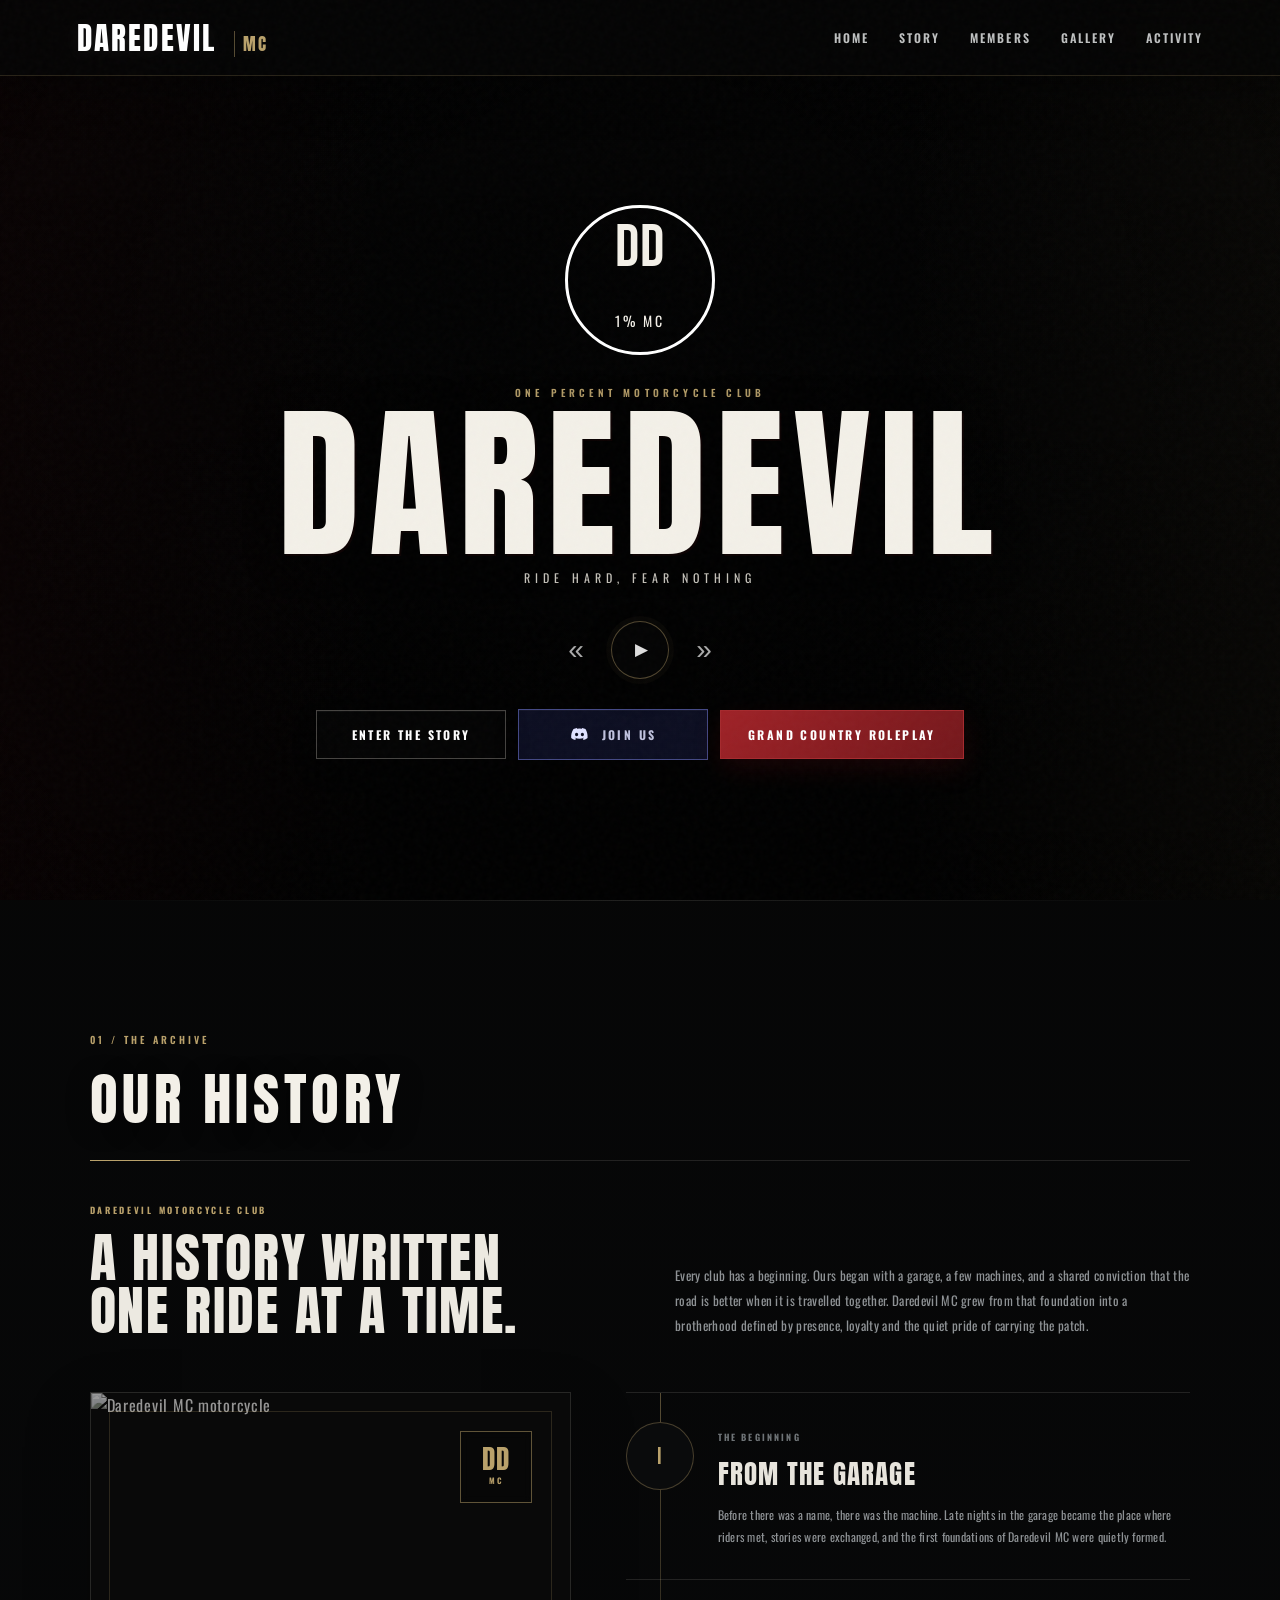
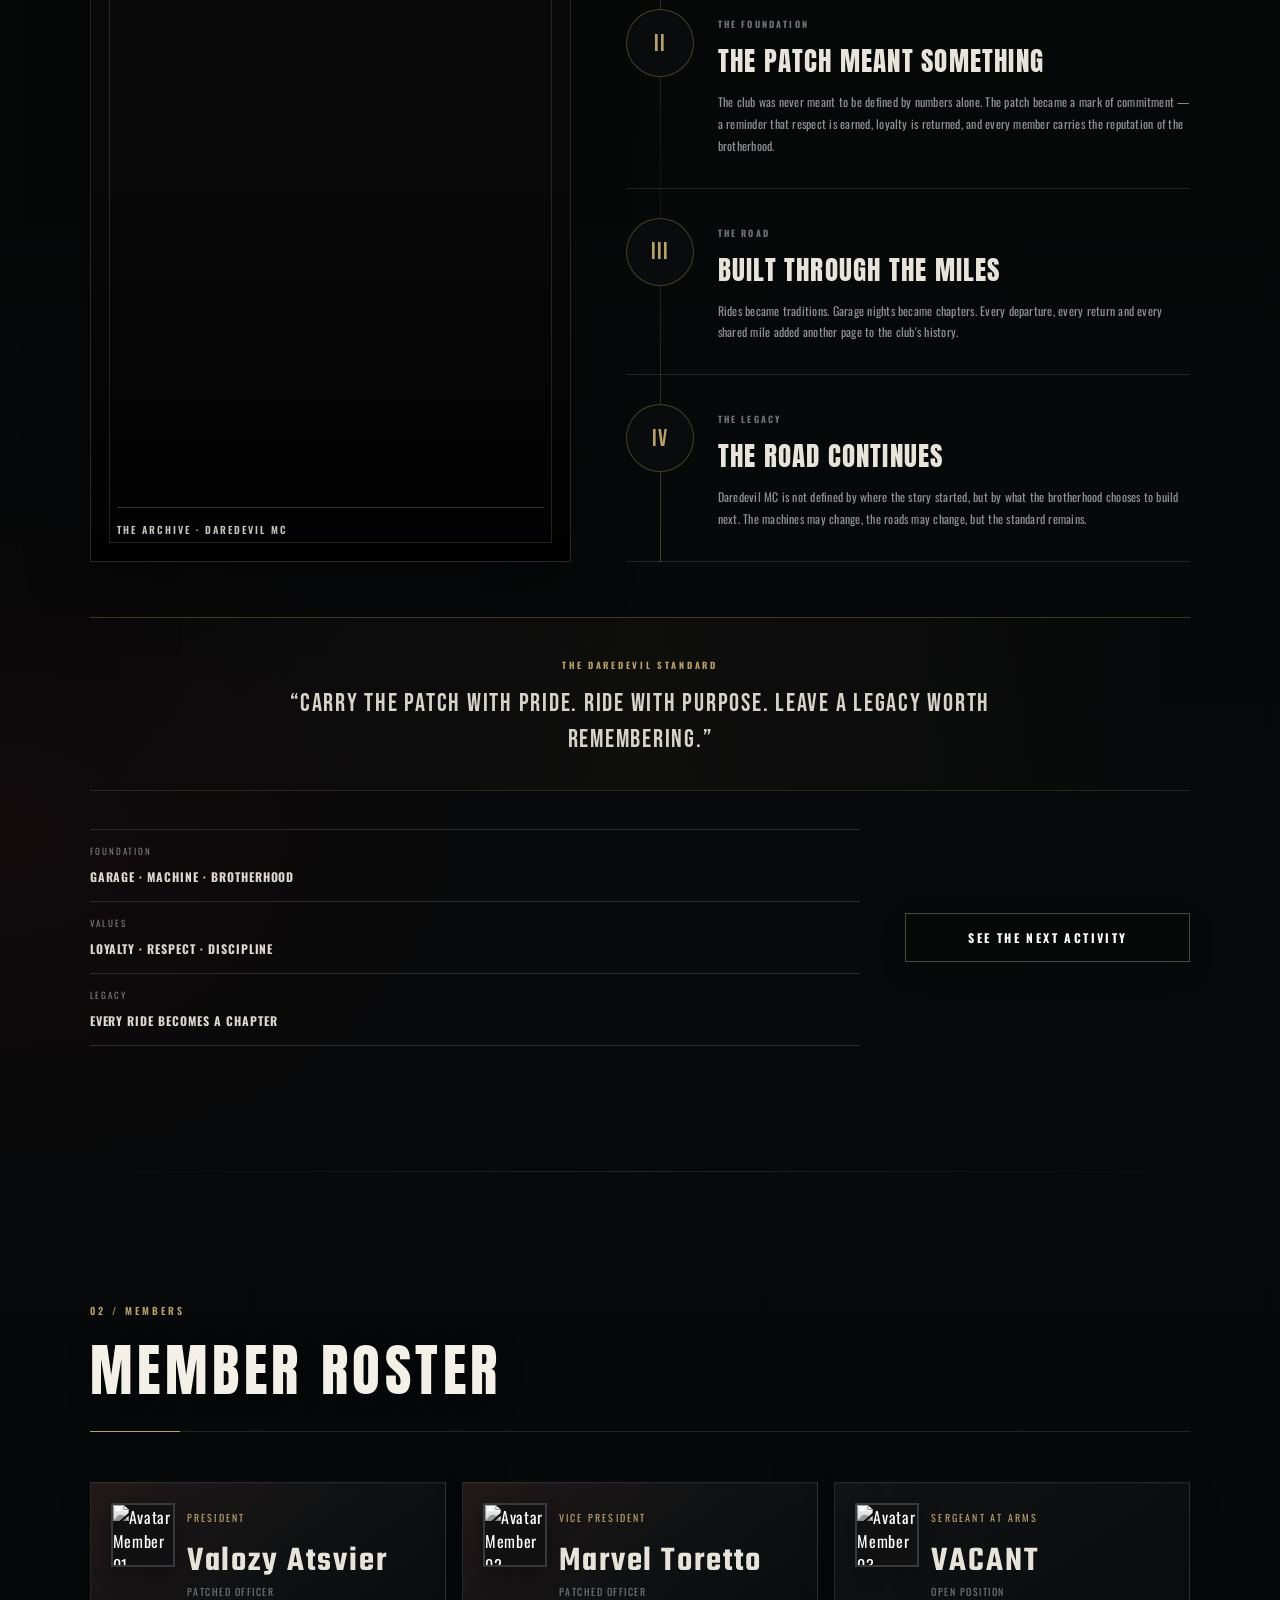
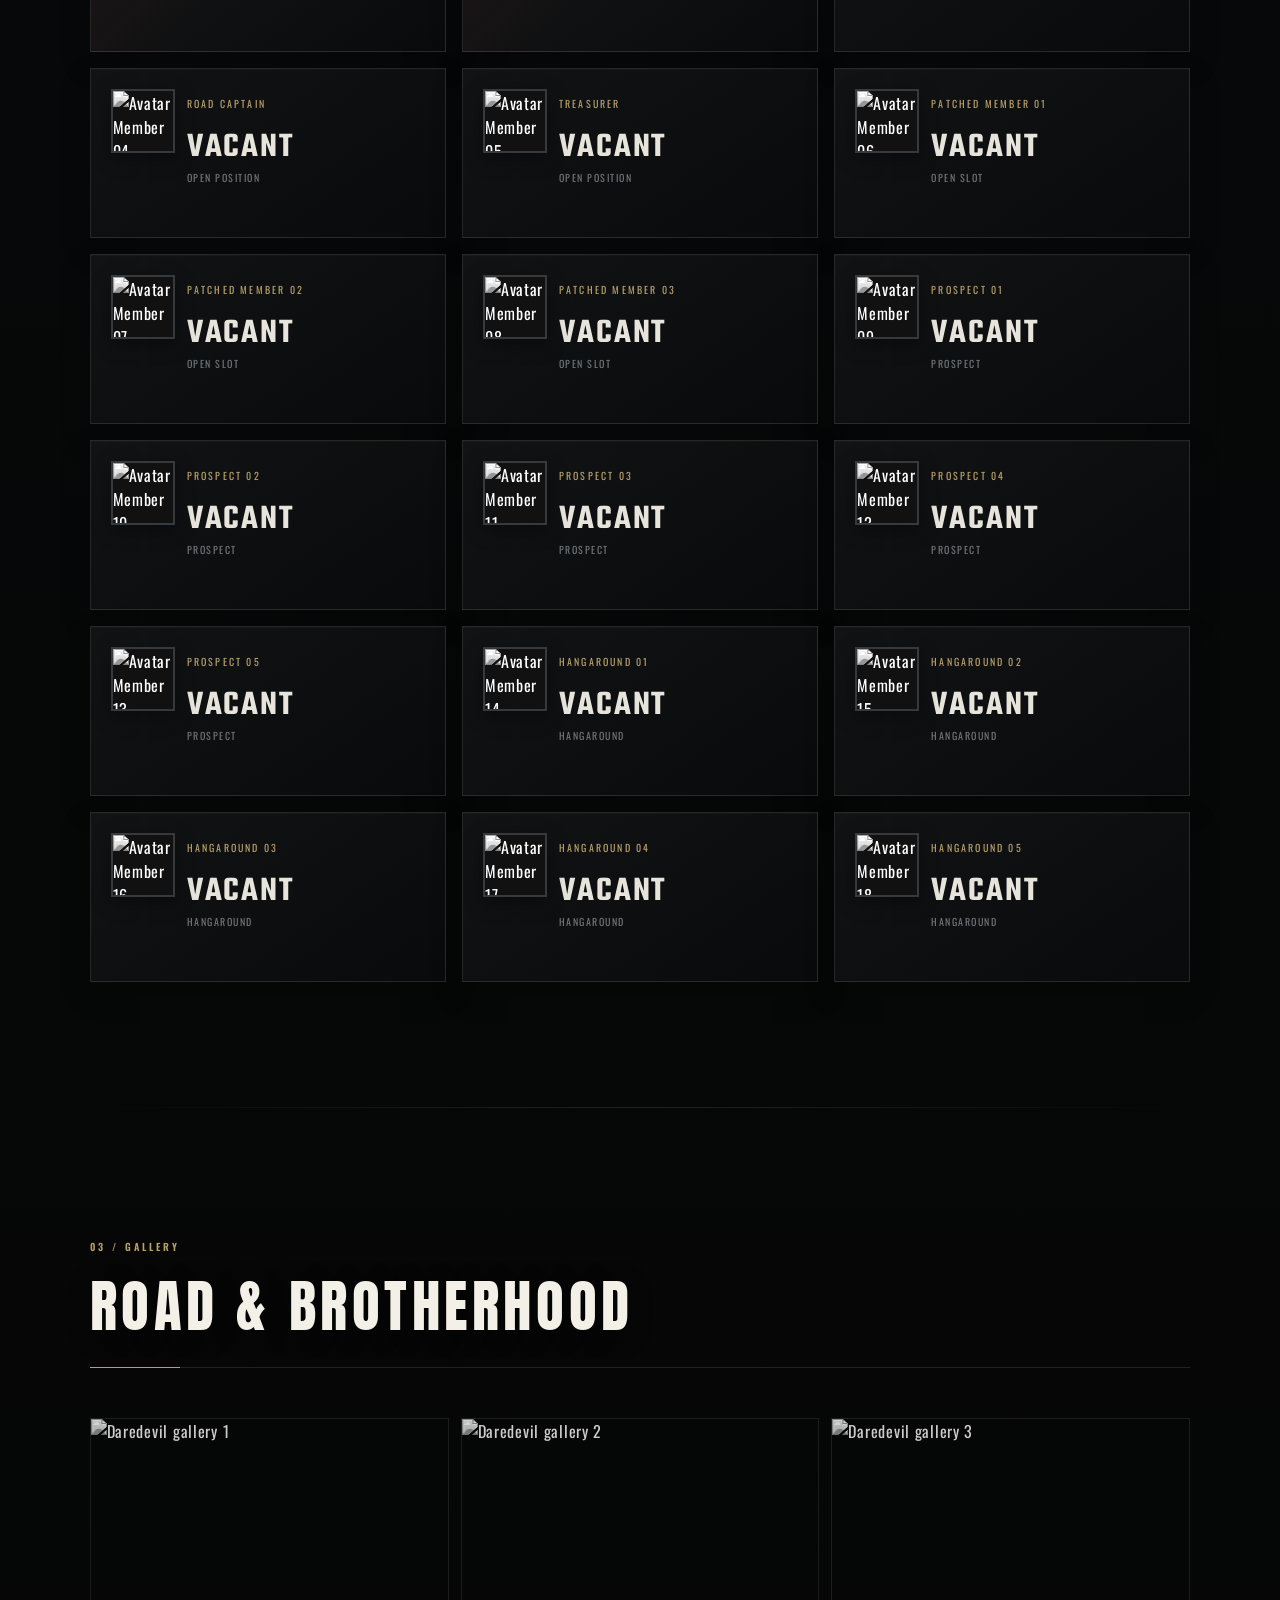
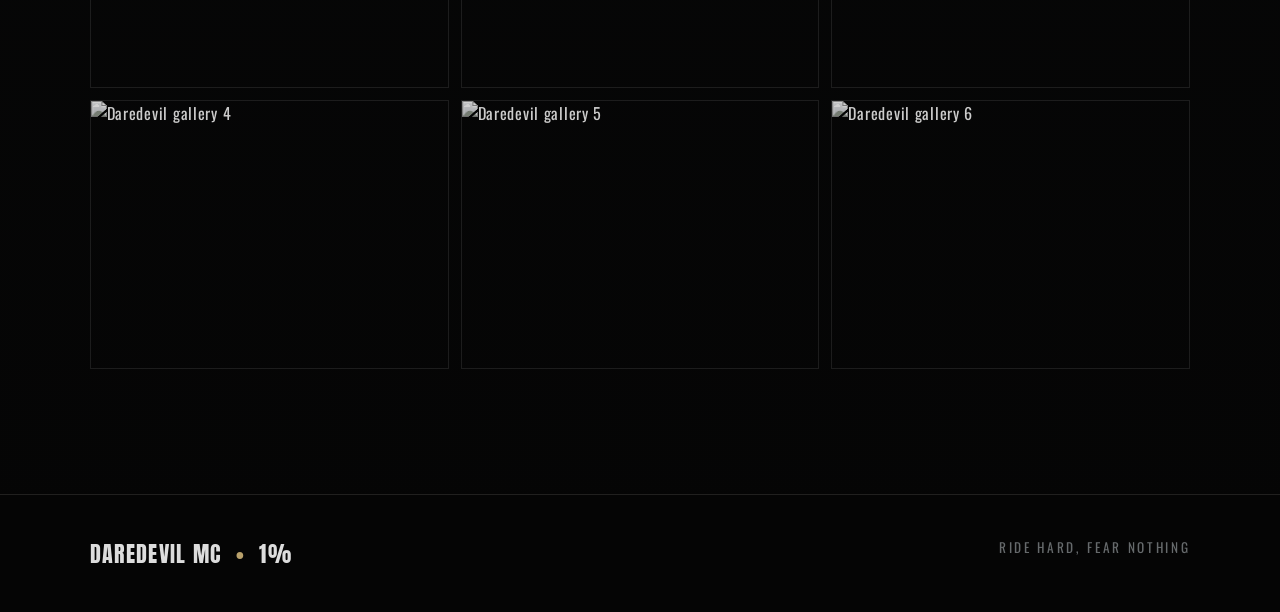
==== index.html @ 29e15d92 "Add files via upload" ====
<!DOCTYPE html>
<html lang="id">
<head>
  <meta charset="UTF-8">
  <meta name="viewport" content="width=device-width, initial-scale=1.0">
  <meta name="theme-color" content="#050505">
  <title>DAREDEVIL MC — 1%</title>
  <link rel="preconnect" href="https://fonts.googleapis.com">
<link rel="preconnect" href="https://fonts.gstatic.com" crossorigin>
<link href="https://fonts.googleapis.com/css2?family=Anton&family=Bebas+Neue&family=Oswald:wght@400;500;600;700&family=Teko:wght@400;500;600;700&display=swap" rel="stylesheet">
<link rel="stylesheet" href="style.css">
</head>
<body>
<header class="topbar">
  <a class="brand" href="#home">DAREDEVIL <span>MC</span></a>
  <button class="menu-btn" aria-label="Buka menu">☰</button>
  <nav>
    <a href="#home">HOME</a>
    <a href="#story">STORY</a>
    <a href="#member">MEMBERS</a>
    <a href="#gallery">GALLERY</a>
    <a href="activity.html">ACTIVITY</a>
  </nav>
</header>

<main>
<section id="home" class="hero">
  <div class="hero-overlay"></div>
  <div class="hero-content">
    <div class="logo-wrap">
      <img src="assets/logo.png" alt="Daredevil MC logo" onerror="this.style.display='none';this.nextElementSibling.style.display='grid'">
      <div class="logo-fallback">DD<br><small>1% MC</small></div>
    </div>
    <p class="eyebrow">ONE PERCENT MOTORCYCLE CLUB</p>
    <h1>DAREDEVIL</h1>
    <p class="motto">RIDE HARD, FEAR NOTHING</p>
    <div class="music-controls" aria-label="Kontrol musik">
      <button id="musicPrev" class="music-nav" type="button" aria-label="Musik sebelumnya">«</button>
      <button id="musicToggle" class="music-toggle" type="button" aria-label="Putar musik" aria-pressed="false">
        <span class="music-play" aria-hidden="true">▶</span>
        <span class="music-pause" aria-hidden="true">Ⅱ</span>
      </button>
      <button id="musicNext" class="music-nav" type="button" aria-label="Musik berikutnya">»</button>
    </div>
    <div class="hero-actions">
      <a class="btn" href="#story">ENTER THE STORY</a>
      <a class="btn discord-btn" href="https://discord.gg/n5wTtvk5W" target="_blank" rel="noopener noreferrer" aria-label="Join us on Discord">
        <svg class="discord-icon" viewBox="0 0 24 24" aria-hidden="true">
          <path d="M19.54 5.1A16.2 16.2 0 0 0 15.5 3.86l-.5 1.02a14.8 14.8 0 0 0-5.98 0l-.5-1.02A16.2 16.2 0 0 0 4.46 5.1C1.9 8.93 1.2 12.67 1.54 16.35a16.1 16.1 0 0 0 4.96 2.5l1.2-1.64c-.66-.24-1.28-.53-1.87-.87l.46-.36c3.62 1.68 7.54 1.68 11.12 0l.46.36c-.59.34-1.21.63-1.87.87l1.2 1.64a16.1 16.1 0 0 0 4.96-2.5c.4-4.27-.68-7.97-2.62-11.25ZM8.35 14.1c-1.08 0-1.97-.99-1.97-2.2s.87-2.2 1.97-2.2 1.98.99 1.97 2.2c0 1.21-.87 2.2-1.97 2.2Zm7.3 0c-1.08 0-1.97-.99-1.97-2.2s.87-2.2 1.97-2.2 1.98.99 1.97 2.2c0 1.21-.87 2.2-1.97 2.2Z"/>
        </svg>
        <span>JOIN US</span>
      </a>
      <a class="btn country-btn" href="https://discord.gg/grandcountryrp" target="_blank" rel="noopener noreferrer">GRAND COUNTRY ROLEPLAY</a>
    </div>
  </div>
</section>

<section id="story" class="section story">
  <div class="section-head">
    <span>01 / THE ARCHIVE</span>
    <h2>OUR HISTORY</h2>
  </div>

  <div class="story-intro">
    <div>
      <span class="story-label">DAREDEVIL MOTORCYCLE CLUB</span>
      <h3>A HISTORY WRITTEN<br>ONE RIDE AT A TIME.</h3>
    </div>
    <p>Every club has a beginning. Ours began with a garage, a few machines, and a shared conviction that the road is better when it is travelled together. Daredevil MC grew from that foundation into a brotherhood defined by presence, loyalty and the quiet pride of carrying the patch.</p>
  </div>

  <div class="story-layout history-layout">
    <div class="story-photo">
      <img src="assets/hero.png" alt="Daredevil MC motorcycle" loading="lazy">
      <div class="story-photo-caption">THE ARCHIVE · DAREDEVIL MC</div>
      <div class="story-photo-stamp">DD<br><small>MC</small></div>
    </div>

    <div class="history-timeline">
      <article class="history-item">
        <div class="history-number">I</div>
        <div class="history-content">
          <span>THE BEGINNING</span>
          <h4>FROM THE GARAGE</h4>
          <p>Before there was a name, there was the machine. Late nights in the garage became the place where riders met, stories were exchanged, and the first foundations of Daredevil MC were quietly formed.</p>
        </div>
      </article>

      <article class="history-item">
        <div class="history-number">II</div>
        <div class="history-content">
          <span>THE FOUNDATION</span>
          <h4>THE PATCH MEANT SOMETHING</h4>
          <p>The club was never meant to be defined by numbers alone. The patch became a mark of commitment — a reminder that respect is earned, loyalty is returned, and every member carries the reputation of the brotherhood.</p>
        </div>
      </article>

      <article class="history-item">
        <div class="history-number">III</div>
        <div class="history-content">
          <span>THE ROAD</span>
          <h4>BUILT THROUGH THE MILES</h4>
          <p>Rides became traditions. Garage nights became chapters. Every departure, every return and every shared mile added another page to the club's history.</p>
        </div>
      </article>

      <article class="history-item">
        <div class="history-number">IV</div>
        <div class="history-content">
          <span>THE LEGACY</span>
          <h4>THE ROAD CONTINUES</h4>
          <p>Daredevil MC is not defined by where the story started, but by what the brotherhood chooses to build next. The machines may change, the roads may change, but the standard remains.</p>
        </div>
      </article>
    </div>
  </div>

  <div class="story-quote">
    <span>THE DAREDEVIL STANDARD</span>
    <blockquote>“Carry the patch with pride. Ride with purpose. Leave a legacy worth remembering.”</blockquote>
  </div>

  <div class="story-bottom">
    <div class="story-facts">
      <div><span>FOUNDATION</span><strong>GARAGE · MACHINE · BROTHERHOOD</strong></div>
      <div><span>VALUES</span><strong>LOYALTY · RESPECT · DISCIPLINE</strong></div>
      <div><span>LEGACY</span><strong>EVERY RIDE BECOMES A CHAPTER</strong></div>
    </div>
    <a class="btn story-next-btn" href="activity.html">SEE THE NEXT ACTIVITY</a>
  </div>
</section>

<section id="member" class="section members">
  <div class="section-head">
    <span>02 / MEMBERS</span>
    <h2>MEMBER ROSTER</h2>
  </div>
  <div class="roster">
    <article class="member-card featured">
      <div class="member-avatar"><img src="assets/member-01.jpg" alt="Avatar Member 01" loading="lazy"></div>
      <span class="rank">PRESIDENT</span>
      <h3>Valozy Atsvier</h3>
      <p>PATCHED OFFICER</p>
    </article>
    <article class="member-card featured">
      <div class="member-avatar"><img src="assets/member-02.jpg" alt="Avatar Member 02" loading="lazy"></div>
      <span class="rank">VICE PRESIDENT</span>
      <h3>Marvel Toretto</h3>
      <p>PATCHED OFFICER</p>
    </article>
    <article class="member-card">
      <div class="member-avatar"><img src="assets/member-03.jpg" alt="Avatar Member 03" loading="lazy"></div>
      <span class="rank">SERGEANT AT ARMS</span>
      <h3>VACANT</h3>
      <p>OPEN POSITION</p>
    </article>
    <article class="member-card">
      <div class="member-avatar"><img src="assets/member-04.jpg" alt="Avatar Member 04" loading="lazy"></div>
      <span class="rank">ROAD CAPTAIN</span>
      <h3>VACANT</h3>
      <p>OPEN POSITION</p>
    </article>
    <article class="member-card">
      <div class="member-avatar"><img src="assets/member-05.jpg" alt="Avatar Member 05" loading="lazy"></div>
      <span class="rank">TREASURER</span>
      <h3>VACANT</h3>
      <p>OPEN POSITION</p>
    </article>
    <article class="member-card">
      <div class="member-avatar"><img src="assets/member-06.jpg" alt="Avatar Member 06" loading="lazy"></div>
      <span class="rank">PATCHED MEMBER 01</span>
      <h3>VACANT</h3>
      <p>OPEN SLOT</p>
    </article>
    <article class="member-card">
      <div class="member-avatar"><img src="assets/member-07.jpg" alt="Avatar Member 07" loading="lazy"></div>
      <span class="rank">PATCHED MEMBER 02</span>
      <h3>VACANT</h3>
      <p>OPEN SLOT</p>
    </article>
    <article class="member-card">
      <div class="member-avatar"><img src="assets/member-08.jpg" alt="Avatar Member 08" loading="lazy"></div>
      <span class="rank">PATCHED MEMBER 03</span>
      <h3>VACANT</h3>
      <p>OPEN SLOT</p>
    </article>
    <article class="member-card">
      <div class="member-avatar"><img src="assets/member-09.jpg" alt="Avatar Member 09" loading="lazy"></div>
      <span class="rank">PROSPECT 01</span>
      <h3>VACANT</h3>
      <p>PROSPECT</p>
    </article>
    <article class="member-card">
      <div class="member-avatar"><img src="assets/member-10.jpg" alt="Avatar Member 10" loading="lazy"></div>
      <span class="rank">PROSPECT 02</span>
      <h3>VACANT</h3>
      <p>PROSPECT</p>
    </article>
    <article class="member-card">
      <div class="member-avatar"><img src="assets/member-11.jpg" alt="Avatar Member 11" loading="lazy"></div>
      <span class="rank">PROSPECT 03</span>
      <h3>VACANT</h3>
      <p>PROSPECT</p>
    </article>
    <article class="member-card">
      <div class="member-avatar"><img src="assets/member-12.jpg" alt="Avatar Member 12" loading="lazy"></div>
      <span class="rank">PROSPECT 04</span>
      <h3>VACANT</h3>
      <p>PROSPECT</p>
    </article>
    <article class="member-card">
      <div class="member-avatar"><img src="assets/member-13.jpg" alt="Avatar Member 13" loading="lazy"></div>
      <span class="rank">PROSPECT 05</span>
      <h3>VACANT</h3>
      <p>PROSPECT</p>
    </article>
    <article class="member-card">
      <div class="member-avatar"><img src="assets/member-14.jpg" alt="Avatar Member 14" loading="lazy"></div>
      <span class="rank">HANGAROUND 01</span>
      <h3>VACANT</h3>
      <p>HANGAROUND</p>
    </article>
    <article class="member-card">
      <div class="member-avatar"><img src="assets/member-15.jpg" alt="Avatar Member 15" loading="lazy"></div>
      <span class="rank">HANGAROUND 02</span>
      <h3>VACANT</h3>
      <p>HANGAROUND</p>
    </article>
    <article class="member-card">
      <div class="member-avatar"><img src="assets/member-16.jpg" alt="Avatar Member 16" loading="lazy"></div>
      <span class="rank">HANGAROUND 03</span>
      <h3>VACANT</h3>
      <p>HANGAROUND</p>
    </article>
    <article class="member-card">
      <div class="member-avatar"><img src="assets/member-17.jpg" alt="Avatar Member 17" loading="lazy"></div>
      <span class="rank">HANGAROUND 04</span>
      <h3>VACANT</h3>
      <p>HANGAROUND</p>
    </article>
    <article class="member-card">
      <div class="member-avatar"><img src="assets/member-18.jpg" alt="Avatar Member 18" loading="lazy"></div>
      <span class="rank">HANGAROUND 05</span>
      <h3>VACANT</h3>
      <p>HANGAROUND</p>
    </article>
  </div>
</section>

<section id="gallery" class="section gallery">
  <div class="section-head">
    <span>03 / GALLERY</span>
    <h2>ROAD & BROTHERHOOD</h2>
  </div>
  <div class="gallery-grid">
    <img src="assets/gallery-01.jpg" alt="Daredevil gallery 1">
    <img src="assets/gallery-02.jpg" alt="Daredevil gallery 2">
    <img src="assets/gallery-03.jpg" alt="Daredevil gallery 3">
    <img src="assets/gallery-04.jpg" alt="Daredevil gallery 4">
    <img src="assets/gallery-05.jpg" alt="Daredevil gallery 5">
    <img src="assets/gallery-06.jpg" alt="Daredevil gallery 6">
  </div>
</main>

<footer>
  <div>DAREDEVIL MC <span>•</span> 1%</div>
  <small>RIDE HARD, FEAR NOTHING</small>
</footer>
<audio id="bgMusic" src="assets/music.mp3" loop preload="auto" playsinline></audio>
<script src="script.js"></script>
</body>
</html>
---- style.css ----
*{box-sizing:border-box}html{scroll-behavior:smooth}body{margin:0;background:#070707;color:#f4f4f4;font-family:"Oswald",Arial,sans-serif;letter-spacing:.04em}.topbar{position:fixed;z-index:20;top:0;left:0;right:0;height:72px;display:flex;align-items:center;justify-content:space-between;padding:0 6vw;background:rgba(5,5,5,.9);border-bottom:1px solid #252525;backdrop-filter:blur(10px)}.brand{font-family:"Bebas Neue",sans-serif;font-size:29px;color:#fff;text-decoration:none;letter-spacing:.08em}.brand span{font-size:17px;border-left:1px solid #777;margin-left:8px;padding-left:8px}nav{display:flex;gap:32px}nav a{color:#ddd;text-decoration:none;font-size:14px;font-weight:600;transition:.2s}nav a:hover{color:#fff;transform:translateY(-1px)}.menu-btn{display:none;background:none;border:0;color:#fff;font-size:27px}.hero{min-height:100svh;position:relative;display:grid;place-items:center;text-align:center;background:linear-gradient(rgba(0,0,0,.62),rgba(0,0,0,.86)),url("assets/hero.png") center/cover fixed}.hero-overlay{position:absolute;inset:0;background:radial-gradient(circle at center,transparent 0,rgba(0,0,0,.35) 55%,rgba(0,0,0,.9) 100%)}.hero-content{position:relative;z-index:1;padding:100px 20px 50px}.logo-wrap{width:180px;height:180px;margin:0 auto 15px;display:grid;place-items:center}.logo-wrap img{max-width:100%;max-height:100%;object-fit:contain;filter:grayscale(1) contrast(1.2)}.logo-fallback{display:none;width:150px;height:150px;border:3px solid #fff;border-radius:50%;place-items:center;font-family:"Bebas Neue";font-size:60px;line-height:.65}.logo-fallback small{font:14px Oswald;letter-spacing:.2em}.eyebrow{font-size:12px;letter-spacing:.3em;color:#aaa}.hero h1{font:clamp(72px,14vw,170px)/.8 "Bebas Neue",sans-serif;letter-spacing:.04em;margin:18px 0}.motto{font-size:14px;letter-spacing:.35em;margin:0 0 35px;color:#ccc}.btn{display:inline-block;padding:14px 25px;border:1px solid #fff;color:#fff;text-decoration:none;font-size:12px;font-weight:700;letter-spacing:.18em;transition:.25s}.btn:hover{background:#fff;color:#000}.section{padding:110px 7vw}.section-head{border-bottom:1px solid #2c2c2c;padding-bottom:18px;margin-bottom:45px}.section-head span{font-size:11px;color:#777;letter-spacing:.25em}.section-head h2{font:55px "Bebas Neue";margin:7px 0 0;letter-spacing:.08em}.chapter-grid{display:grid;grid-template-columns:1.2fr .8fr;gap:50px}.chapter-card{border:1px solid #2c2c2c;padding:45px;background:linear-gradient(145deg,#111,#080808)}.chapter-mark{font:70px "Bebas Neue";border-bottom:1px solid #444;padding-bottom:15px;margin-bottom:22px}.chapter-card h3{font-size:25px;margin:0 0 12px}.chapter-card p{color:#999;line-height:1.8;max-width:650px}.facts{border-left:1px solid #2b2b2b}.facts div{padding:20px 25px;border-bottom:1px solid #252525}.facts span{display:block;font-size:10px;color:#777;letter-spacing:.2em;margin-bottom:6px}.facts strong{font-size:17px}.roster{display:grid;grid-template-columns:repeat(3,1fr);gap:14px}.member-card{min-height:145px;padding:25px;background:#0d0d0d;border:1px solid #252525;position:relative;overflow:hidden}.member-card:before{content:"";position:absolute;left:0;top:0;bottom:0;width:3px;background:#fff;transform:scaleY(0);transform-origin:bottom;transition:.25s}.member-card:hover:before{transform:scaleY(1)}.member-card.featured{background:linear-gradient(135deg,#161616,#090909)}.rank{font-size:10px;color:#888;letter-spacing:.18em}.member-card h3{font:30px "Bebas Neue";margin:18px 0 5px;letter-spacing:.06em}.member-card p{margin:0;font-size:10px;color:#666;letter-spacing:.15em}.gallery-grid{display:grid;grid-template-columns:repeat(3,1fr);gap:10px}.gallery-grid img{width:100%;aspect-ratio:4/3;object-fit:cover;filter:grayscale(1);border:1px solid #222;transition:.3s}.gallery-grid img:hover{filter:grayscale(0);transform:scale(1.015)}.gallery-note{color:#777;font-size:12px;line-height:1.7;margin-top:22px}.gallery-note code{color:#bbb}footer{border-top:1px solid #222;padding:35px 7vw;display:flex;justify-content:space-between;color:#888}footer div{font-family:"Bebas Neue";font-size:22px;color:#ddd}footer span{margin:0 8px;color:#fff}footer small{letter-spacing:.2em}@media(max-width:800px){nav{display:none}.menu-btn{display:block}.topbar.open nav{display:flex;position:absolute;top:72px;left:0;right:0;background:#080808;padding:22px 7vw;flex-direction:column;gap:20px;border-bottom:1px solid #222}.chapter-grid{grid-template-columns:1fr}.roster{grid-template-columns:1fr 1fr}.gallery-grid{grid-template-columns:1fr 1fr}.section{padding:85px 5vw}.section-head h2{font-size:45px}}@media(max-width:500px){.roster,.gallery-grid{grid-template-columns:1fr}.hero h1{font-size:85px}.motto{letter-spacing:.2em}footer{display:block}footer small{display:block;margin-top:10px}}

.hero-actions{display:flex;justify-content:center;align-items:center;gap:12px;flex-wrap:wrap}
.btn{min-width:175px;text-align:center}
.discord-btn{background:#5865f2;border-color:#5865f2;color:#fff}
.discord-btn:hover{background:#4752c4;border-color:#4752c4;color:#fff}
.discord-btn span{opacity:.85;margin-left:4px}
.member-card{padding:18px 20px 22px 92px;min-height:150px}
.member-avatar{position:absolute;left:20px;top:20px;width:56px;height:56px;border-radius:0;overflow:hidden;border:2px solid #3a3a3a;background:#151515;display:grid;place-items:center}
.member-avatar img{width:100%;height:100%;object-fit:cover;filter:grayscale(1) contrast(1.15)}
.member-card:hover .member-avatar{border-color:#fff}
@media(max-width:500px){
  .hero-actions{flex-direction:column;width:100%}
  .btn{width:min(300px,90vw)}
  .member-card{padding-left:86px}
}

/* Member avatars, Discord icon & Grand Country Roleplay */
.member-card{
  min-height:170px;
  padding:20px 20px 20px 96px;
}
.member-avatar{
  width:64px;
  height:64px;
  left:20px;
  top:20px;
  border-radius:0;
  aspect-ratio:1/1;
  flex:0 0 64px;
  background:#111;
}
.member-avatar img{
  display:block;
  width:100%;
  height:100%;
  object-fit:cover;
  object-position:center;
}
.discord-btn{
  display:inline-flex;
  align-items:center;
  justify-content:center;
  gap:9px;
}
.discord-icon{
  width:19px;
  height:19px;
  fill:currentColor;
  flex:0 0 19px;
}
.country-btn{
  background:#d71920;
  border-color:#d71920;
  color:#fff;
  box-shadow:0 8px 24px rgba(215,25,32,.18);
}
.country-btn:hover{
  background:#a90f15;
  border-color:#a90f15;
  color:#fff;
}
@media (max-width:800px){
  .hero-actions{gap:10px}
  .btn{min-width:190px}
  .member-card{min-height:158px}
  .member-avatar{width:58px;height:58px;flex-basis:58px}
}
@media (max-width:500px){
  .hero-actions{width:100%;gap:10px}
  .btn{width:min(320px,92vw);min-width:0;padding:13px 16px;font-size:11px}
  .member-card{
    min-height:145px;
    padding:18px 16px 18px 84px;
  }
  .member-avatar{
    width:54px;
    height:54px;
    left:16px;
    top:18px;
  }
  .member-card h3{font-size:25px;margin-top:15px}
}

/* ===== MOBILE HERO + BACKGROUND MUSIC ===== */
.hero{
  min-height:100svh;
  isolation:isolate;
  overflow:hidden;
  background-attachment:scroll;
}
.hero-content{
  width:100%;
  max-width:1100px;
}
@media (max-width:800px){
  .hero{
    min-height:100svh;
    padding-top:72px;
    background-position:center center;
    background-size:cover;
  }
  .hero-content{
    padding:72px 16px 36px;
  }
  .logo-wrap{
    width:min(42vw,150px);
    height:min(42vw,150px);
    margin-bottom:10px;
  }
  .eyebrow{
    font-size:9px;
    letter-spacing:.18em;
    margin:10px 0;
  }
  .hero h1{
    font-size:clamp(64px,20vw,105px);
    line-height:.82;
    margin:14px 0 12px;
  }
  .motto{
    font-size:11px;
    letter-spacing:.20em;
    margin-bottom:25px;
  }
  .hero-actions{
    gap:9px;
  }
  .hero-actions .btn{
    width:min(330px,92vw);
  }
}
@media (max-width:500px){
  .hero-content{
    padding-top:64px;
  }
  .logo-wrap{
    width:120px;
    height:120px;
  }
  .hero h1{
    font-size:clamp(60px,21vw,88px);
  }
}

/* ===== MUSIC PLAY / PAUSE ===== */
.music-controls{
  display:flex;
  align-items:center;
  justify-content:center;
  gap:14px;
  margin:0 auto 28px;
}

.music-toggle,
.music-nav{
  padding:0;
  border:0;
  outline:0;
  background:transparent !important;
  color:#fff;
  cursor:pointer;
  display:flex;
  align-items:center;
  justify-content:center;
  -webkit-tap-highlight-color:transparent;
  transition:transform .2s ease, opacity .2s ease;
}

.music-toggle{
  width:58px;
  height:58px;
  border-radius:50%;
}

.music-nav{
  width:42px;
  height:42px;
  font-size:28px;
  line-height:1;
  border-radius:50%;
}

.music-toggle:hover,
.music-nav:hover{
  transform:scale(1.12);
  opacity:.75;
}

.music-toggle:active,
.music-nav:active{
  transform:scale(.94);
}

.music-play{font-size:17px; margin-left:3px;}
.music-pause{display:none; font-size:18px; letter-spacing:-3px;}
.music-toggle.playing .music-play{display:none;}
.music-toggle.playing .music-pause{display:block;}

.music-toggle:focus-visible,
.music-nav:focus-visible{
  box-shadow:0 0 0 2px rgba(255,255,255,.5);
}

@media(max-width:500px){
  .music-controls{gap:10px; margin-bottom:24px;}
  .music-toggle{width:52px;height:52px;}
  .music-nav{width:38px;height:38px;font-size:25px;}
}

/* Square member avatars - responsive */
.member-avatar{
  width:clamp(52px, 8vw, 64px);
  height:clamp(52px, 8vw, 64px);
  aspect-ratio:1 / 1;
  border-radius:0;
}
@media(max-width:500px){
  .member-card{
    padding-left:clamp(78px, 24vw, 86px);
  }
  .member-avatar{
    left:16px;
    top:18px;
    width:clamp(52px, 18vw, 60px);
    height:clamp(52px, 18vw, 60px);
  }
}

/* ===== DAREDEVIL MC — MOTOR CLUB VISUAL SYSTEM ===== */
:root{
  --black:#070707;
  --panel:#101112;
  --panel-2:#151617;
  --line:#292b2d;
  --white:#f2f1ed;
  --muted:#96989a;
  --red:#c52a2f;
  --red-dark:#8f1f24;
  --steel:#87909a;
  --gold:#b59a61;
}
body{
  background:
    radial-gradient(circle at 15% 18%, rgba(197,42,47,.055), transparent 28%),
    radial-gradient(circle at 85% 72%, rgba(181,154,97,.035), transparent 25%),
    var(--black);
  color:var(--white);
  font-family:"Oswald",Arial,sans-serif;
  letter-spacing:.045em;
}
.topbar{
  background:rgba(7,7,7,.94);
  border-bottom:1px solid rgba(197,42,47,.28);
  box-shadow:0 8px 30px rgba(0,0,0,.3);
}
.brand{
  font-family:"Anton","Bebas Neue",sans-serif;
  letter-spacing:.045em;
}
.brand span{
  color:var(--red);
  border-left-color:#4b3031;
}
nav a{color:#bfc1c2}
nav a:hover{color:var(--red)}
.hero{
  background:
    linear-gradient(180deg,rgba(0,0,0,.48),rgba(0,0,0,.90)),
    linear-gradient(90deg,rgba(197,42,47,.08),transparent 42%,rgba(181,154,97,.045)),
    url("assets/hero.png") center/cover fixed;
}
.hero-overlay{
  background:
    linear-gradient(90deg,rgba(197,42,47,.07),transparent 35%,rgba(0,0,0,.15)),
    radial-gradient(circle at center,transparent 0,rgba(0,0,0,.22) 55%,rgba(0,0,0,.92) 100%);
}
.logo-wrap img{
  filter:grayscale(1) contrast(1.3) drop-shadow(0 0 22px rgba(197,42,47,.14));
}
.eyebrow{
  color:var(--red);
  font-weight:600;
  letter-spacing:.38em;
}
.hero h1{
  font-family:"Anton","Bebas Neue",sans-serif;
  font-weight:400;
  letter-spacing:.035em;
  text-shadow:4px 5px 0 rgba(197,42,47,.13);
}
.motto{
  color:#b9b7b1;
  letter-spacing:.30em;
}
.btn{
  border-color:#777b7e;
  background:rgba(10,10,10,.45);
}
.btn:hover{
  background:var(--white);
  color:#080808;
  border-color:var(--white);
}
.discord-btn{
  background:#5865f2;
  border-color:#5865f2;
}
.country-btn{
  background:var(--red);
  border-color:var(--red);
  box-shadow:0 8px 24px rgba(197,42,47,.16);
}
.country-btn:hover{
  background:var(--red-dark);
  border-color:var(--red-dark);
  color:#fff;
}
.section-head{
  border-bottom-color:var(--line);
  position:relative;
}
.section-head:after{
  content:"";
  display:block;
  position:absolute;
  left:0;
  bottom:-1px;
  width:72px;
  height:2px;
  background:var(--red);
}
.section-head span{color:var(--red);font-weight:600}
.section-head h2{
  font-family:"Anton","Bebas Neue",sans-serif;
  font-weight:400;
  letter-spacing:.055em;
}
.chapter-card{
  border-color:#303235;
  background:
    linear-gradient(135deg,rgba(197,42,47,.055),transparent 38%),
    linear-gradient(145deg,#151617,#090909);
  box-shadow:inset 0 1px 0 rgba(255,255,255,.025);
}
.chapter-mark{
  font-family:"Teko","Bebas Neue",sans-serif;
  color:var(--red);
  font-size:82px;
}
.chapter-card h3{
  font-family:"Anton","Oswald",sans-serif;
  font-weight:400;
  letter-spacing:.025em;
}
.chapter-card p{color:#a1a3a4}
.facts{border-left-color:#343638}
.facts div{border-bottom-color:#282a2c}
.facts span{color:#777b7d}
.facts strong{font-family:"Oswald";font-weight:600}
.member-card{
  background:linear-gradient(135deg,#121314,#0b0b0b);
  border-color:#292b2d;
  transition:transform .25s ease,border-color .25s ease,background .25s ease;
}
.member-card:hover{
  transform:translateY(-3px);
  border-color:rgba(197,42,47,.5);
  background:linear-gradient(135deg,#181314,#0b0b0b);
}
.member-card:before{background:var(--red)}
.member-card.featured{
  background:
    linear-gradient(135deg,rgba(197,42,47,.10),transparent 48%),
    linear-gradient(135deg,#171718,#090909);
}
.member-avatar{
  border-color:#3a3d40;
  box-shadow:0 5px 18px rgba(0,0,0,.35);
}
.member-card:hover .member-avatar{border-color:var(--red)}
.rank{color:#85898c}
.member-card h3{
  font-family:"Teko","Bebas Neue",sans-serif;
  font-size:34px;
  font-weight:600;
  line-height:.95;
  letter-spacing:.045em;
}
.member-card p{color:#73777a}
.gallery-grid img{
  filter:grayscale(.85) contrast(1.05);
  border-color:#2a2c2e;
}
.gallery-grid img:hover{
  filter:grayscale(.05) contrast(1.05);
  box-shadow:0 10px 35px rgba(0,0,0,.45);
}
.gallery-note{color:#808386}
.music-toggle,.music-nav{color:#ddd}
footer{border-top-color:#292b2d}
footer div{
  font-family:"Anton","Bebas Neue",sans-serif;
  font-weight:400;
}
footer span{color:var(--red)}
@media(max-width:800px){
  .topbar.open nav{background:#0a0a0a;border-bottom-color:rgba(197,42,47,.3)}
}

/* ===== DARK PREMIUM EDITION ===== */
:root{
  --premium-black:#050505;
  --premium-ink:#0a0b0c;
  --premium-panel:#0f1112;
  --premium-panel-2:#141618;
  --premium-line:rgba(220,216,204,.13);
  --premium-white:#f3f0e8;
  --premium-muted:#85898b;
  --premium-red:#a9252a;
  --premium-gold:#b9a16b;
  --premium-silver:#9da4a8;
}
body{
  background:
    radial-gradient(900px 500px at 50% -10%,rgba(255,255,255,.055),transparent 65%),
    radial-gradient(700px 500px at 0% 45%,rgba(169,37,42,.055),transparent 68%),
    linear-gradient(180deg,#050505 0%,#08090a 48%,#050505 100%);
  color:var(--premium-white);
}
body:before{
  content:"";
  position:fixed;
  inset:0;
  pointer-events:none;
  z-index:50;
  opacity:.035;
  background-image:url("data:image/svg+xml,%3Csvg viewBox='0 0 180 180' xmlns='http://www.w3.org/2000/svg'%3E%3Cfilter id='n'%3E%3CfeTurbulence type='fractalNoise' baseFrequency='.9' numOctaves='3' stitchTiles='stitch'/%3E%3C/filter%3E%3Crect width='100%25' height='100%25' filter='url(%23n)' opacity='.7'/%3E%3C/svg%3E");
}
.topbar{
  height:76px;
  padding:0 6vw;
  background:rgba(5,5,5,.82);
  border-bottom:1px solid rgba(185,161,107,.20);
  box-shadow:0 14px 45px rgba(0,0,0,.42);
  backdrop-filter:blur(18px) saturate(.8);
}
.brand{
  font-size:31px;
  letter-spacing:.07em;
  text-shadow:0 2px 18px rgba(255,255,255,.08);
}
.brand span{
  color:var(--premium-gold);
  border-left-color:rgba(185,161,107,.45);
}
nav{gap:30px}
nav a{
  position:relative;
  color:#bfc1c1;
  font-size:12px;
  letter-spacing:.17em;
}
nav a:after{
  content:"";
  position:absolute;
  left:0;right:0;bottom:-9px;
  height:1px;
  transform:scaleX(0);
  transform-origin:center;
  background:var(--premium-gold);
  transition:transform .25s ease;
}
nav a:hover{color:var(--premium-white)}
nav a:hover:after{transform:scaleX(1)}
.hero{
  background:
    linear-gradient(180deg,rgba(0,0,0,.40),rgba(0,0,0,.86)),
    radial-gradient(circle at 50% 42%,transparent 0%,rgba(0,0,0,.12) 45%,rgba(0,0,0,.72) 100%),
    url("assets/hero.png") center/cover fixed;
}
.hero-overlay{
  background:
    linear-gradient(90deg,rgba(169,37,42,.045),transparent 30%,transparent 70%,rgba(185,161,107,.035)),
    linear-gradient(180deg,transparent 55%,rgba(0,0,0,.60));
}
.logo-wrap img{
  filter:grayscale(1) contrast(1.25) brightness(1.04) drop-shadow(0 14px 28px rgba(0,0,0,.55));
}
.eyebrow{
  color:var(--premium-gold);
  font-size:10px;
  letter-spacing:.42em;
}
.hero h1{
  font-size:clamp(76px,14vw,166px);
  letter-spacing:.055em;
  text-shadow:0 4px 35px rgba(0,0,0,.65),2px 2px 0 rgba(169,37,42,.10);
}
.motto{
  color:#c5c2ba;
  font-size:12px;
  letter-spacing:.42em;
}
.music-controls{margin-bottom:30px}
.music-toggle{
  border:1px solid rgba(185,161,107,.42);
  background:rgba(8,8,8,.58) !important;
  box-shadow:0 0 0 5px rgba(185,161,107,.035),0 10px 28px rgba(0,0,0,.35);
}
.music-toggle:hover,.music-nav:hover{color:var(--premium-gold);opacity:1}
.music-nav{color:#aaa}
.btn{
  min-width:190px;
  padding:15px 27px;
  border:1px solid rgba(220,216,204,.30);
  background:rgba(7,7,7,.48);
  box-shadow:inset 0 1px 0 rgba(255,255,255,.035),0 10px 25px rgba(0,0,0,.18);
  letter-spacing:.20em;
}
.btn:hover{
  background:var(--premium-white);
  border-color:var(--premium-white);
  box-shadow:0 12px 30px rgba(0,0,0,.35);
}
.discord-btn{
  background:rgba(88,101,242,.13);
  border-color:rgba(136,144,255,.45);
  color:#dfe2ff;
}
.discord-btn:hover{background:#5865f2;border-color:#5865f2;color:#fff}
.country-btn{
  background:linear-gradient(135deg,#9f2227,#74181c);
  border-color:#a52a2e;
  box-shadow:0 10px 28px rgba(122,20,25,.20);
}
.country-btn:hover{background:#c02a30;border-color:#c02a30;color:#fff}
.section{
  padding:125px 7vw;
  position:relative;
}
.section:before{
  content:"";
  position:absolute;
  left:7vw;right:7vw;top:0;
  height:1px;
  background:linear-gradient(90deg,transparent,var(--premium-line),transparent);
}
.section-head{border-bottom-color:var(--premium-line);margin-bottom:50px}
.section-head:after{background:var(--premium-gold);width:90px;height:1px}
.section-head span{color:var(--premium-gold);font-size:10px;letter-spacing:.30em}
.section-head h2{font-size:57px;letter-spacing:.08em;text-shadow:0 5px 25px rgba(0,0,0,.35)}
.chapter-grid{gap:60px}
.chapter-card{
  border-color:var(--premium-line);
  background:
    linear-gradient(135deg,rgba(185,161,107,.045),transparent 32%),
    linear-gradient(145deg,#151719,#090a0b);
  padding:50px;
  box-shadow:0 22px 55px rgba(0,0,0,.22),inset 0 1px 0 rgba(255,255,255,.035);
}
.chapter-mark{color:var(--premium-gold);border-bottom-color:rgba(185,161,107,.25)}
.chapter-card h3{font-size:27px;letter-spacing:.06em}
.chapter-card p{color:#969a9d;line-height:1.95}
.facts{border-left-color:var(--premium-line)}
.facts div{padding:23px 28px;border-bottom-color:var(--premium-line)}
.facts span{color:#73787b;letter-spacing:.24em}
.facts strong{color:#ddd9cf;letter-spacing:.07em}
.roster{gap:16px}
.member-card{
  background:linear-gradient(145deg,#111315,#090a0b);
  border-color:var(--premium-line);
  box-shadow:0 12px 30px rgba(0,0,0,.18),inset 0 1px 0 rgba(255,255,255,.025);
}
.member-card:hover{
  transform:translateY(-4px);
  border-color:rgba(185,161,107,.38);
  background:linear-gradient(145deg,#161718,#0a0b0c);
  box-shadow:0 20px 42px rgba(0,0,0,.28);
}
.member-card:before{background:linear-gradient(180deg,var(--premium-gold),var(--premium-red))}
.member-card.featured{
  background:
    linear-gradient(135deg,rgba(169,37,42,.075),transparent 48%),
    linear-gradient(145deg,#171819,#090a0b);
}
.member-avatar{border-color:#373a3d}
.member-card:hover .member-avatar{border-color:var(--premium-gold)}
.rank{color:var(--premium-gold);letter-spacing:.22em}
.member-card h3{color:#e7e4dc;font-size:35px;letter-spacing:.055em}
.member-card p{color:#707579}
.gallery-grid{gap:12px}
.gallery-grid img{
  border-color:var(--premium-line);
  filter:grayscale(.9) contrast(1.08) brightness(.82);
  transition:filter .35s ease,transform .35s ease,box-shadow .35s ease,border-color .35s ease;
}
.gallery-grid img:hover{
  filter:grayscale(.15) contrast(1.05) brightness(.96);
  border-color:rgba(185,161,107,.42);
  transform:scale(1.012);
}
.gallery-note{color:#777b7e}
footer{
  background:#050505;
  border-top-color:var(--premium-line);
  padding-top:42px;padding-bottom:42px;
}
footer div{letter-spacing:.06em}
footer span{color:var(--premium-gold)}
footer small{color:#666a6c}
@media(max-width:800px){
  .topbar{height:72px}
  .topbar.open nav{background:rgba(8,9,10,.97);border-bottom-color:rgba(185,161,107,.25);backdrop-filter:blur(18px)}
  .section{padding:95px 5vw}
  .section:before{left:5vw;right:5vw}
  .chapter-card{padding:35px}
}
@media(max-width:500px){
  .brand{font-size:27px}
  .eyebrow{letter-spacing:.27em}
  .motto{letter-spacing:.23em}
  .section-head h2{font-size:45px}
  .chapter-card{padding:28px}
}

/* ===== STORY / CLUB HISTORY ===== */
.story-layout{display:grid;grid-template-columns:1.05fr .95fr;gap:52px;align-items:stretch}
.story-photo{position:relative;min-height:640px;overflow:hidden;border:1px solid #2c2e30;background:#090909}
.story-photo img{width:100%;height:100%;min-height:640px;display:block;object-fit:cover;object-position:center;filter:grayscale(.72) contrast(1.08) brightness(.72);transition:transform .6s ease,filter .4s ease}
.story-photo:hover img{transform:scale(1.025);filter:grayscale(.35) contrast(1.08) brightness(.78)}
.story-photo:after{content:"";position:absolute;inset:0;background:linear-gradient(180deg,transparent 48%,rgba(0,0,0,.9) 100%);pointer-events:none}
.story-photo-caption{position:absolute;z-index:1;left:26px;right:26px;bottom:24px;padding-top:14px;border-top:1px solid rgba(255,255,255,.2);color:#c7c5bf;font-size:10px;font-weight:600;letter-spacing:.2em}
.story-copy{border:1px solid #303235;padding:42px;background:linear-gradient(135deg,rgba(169,37,42,.055),transparent 42%),linear-gradient(145deg,#151617,#090909);box-shadow:inset 0 1px 0 rgba(255,255,255,.025)}
.story-copy .chapter-mark{margin-bottom:18px}
.story-kicker{color:var(--premium-red)!important;font-size:10px;font-weight:700;letter-spacing:.22em;margin:0 0 10px!important}
.story-copy h3{font-family:"Anton","Oswald",sans-serif;font-size:34px;font-weight:400;line-height:1.05;letter-spacing:.025em;margin:0 0 20px}
.story-copy>p:not(.story-kicker){color:#a1a3a4;line-height:1.85;font-size:14px;letter-spacing:.025em}
.story-facts{margin:28px 0 30px;border-top:1px solid #292b2d}
.story-facts div{padding:14px 0;border-bottom:1px solid #292b2d}
.story-facts span{display:block;color:#777b7d;font-size:9px;letter-spacing:.2em;margin-bottom:5px}
.story-facts strong{color:#ddd9d0;font-size:12px;letter-spacing:.08em}
.story-next-btn{min-width:260px;text-align:center}

/* ===== ACTIVITY PAGE ===== */
.page-hero{min-height:56svh;position:relative;display:grid;place-items:end start;overflow:hidden;background:linear-gradient(180deg,rgba(0,0,0,.28),rgba(0,0,0,.92)),url("assets/hero.png") center/cover}
.page-hero:after{content:"";position:absolute;inset:0;background:linear-gradient(90deg,rgba(169,37,42,.09),transparent 45%,rgba(0,0,0,.28));pointer-events:none}
.page-hero-content{position:relative;z-index:1;width:100%;max-width:1200px;padding:150px 7vw 65px}
.page-hero .eyebrow{margin:0 0 12px}
.page-hero h1{font-family:"Anton","Bebas Neue",sans-serif;font-size:clamp(58px,10vw,120px);font-weight:400;line-height:.9;margin:0;letter-spacing:.035em}
.page-hero p{max-width:650px;color:#aaa;line-height:1.7;font-size:13px;margin:18px 0 0}
.activity-intro{display:flex;justify-content:space-between;gap:30px;align-items:end;margin-bottom:38px}
.activity-intro p{max-width:650px;color:#8d9092;line-height:1.75;font-size:13px;margin:0}
.activity-list{display:grid;gap:12px}
.activity-card{display:grid;grid-template-columns:150px 1fr auto;gap:28px;align-items:center;padding:26px 28px;border:1px solid #292b2d;background:linear-gradient(135deg,#121314,#090909);transition:transform .25s ease,border-color .25s ease}
.activity-card:hover{transform:translateX(4px);border-color:rgba(169,37,42,.55)}
.activity-date{border-right:1px solid #333537;padding-right:25px}
.activity-date .day{display:block;font-family:"Anton","Bebas Neue",sans-serif;font-size:42px;line-height:.9;color:#eeeae0}
.activity-date .month{display:block;margin-top:7px;color:var(--premium-red);font-size:10px;font-weight:700;letter-spacing:.22em}
.activity-info .tag{display:inline-block;color:#777b7d;font-size:9px;letter-spacing:.2em;margin-bottom:7px}
.activity-info h3{margin:0 0 6px;font-family:"Anton","Bebas Neue",sans-serif;font-size:27px;font-weight:400;letter-spacing:.025em}
.activity-info p{margin:0;color:#8f9294;font-size:12px;line-height:1.6}
.activity-meta{text-align:right;min-width:130px}
.activity-meta strong{display:block;color:#ddd9d0;font-size:11px;letter-spacing:.12em}
.activity-meta span{display:block;color:#696d70;font-size:9px;letter-spacing:.14em;margin-top:6px}
.activity-status{display:inline-block;margin-top:12px;padding:5px 8px;border:1px solid #3a3c3e;color:#aaa;font-size:8px;letter-spacing:.15em}
.activity-status.open{border-color:rgba(169,37,42,.5);color:#d9a0a2}
.activity-footer{margin-top:40px;display:flex;justify-content:space-between;gap:20px;align-items:center;border-top:1px solid #292b2d;padding-top:25px}
.activity-footer p{margin:0;color:#777b7d;font-size:10px;letter-spacing:.12em}
.back-btn{min-width:180px;text-align:center}
@media(max-width:800px){.story-layout{grid-template-columns:1fr;gap:18px}.story-photo,.story-photo img{min-height:440px}.story-copy{padding:30px 25px}.page-hero-content{padding:125px 5vw 55px}.activity-card{grid-template-columns:105px 1fr;gap:18px}.activity-meta{grid-column:2;text-align:left;min-width:0}.activity-date{padding-right:18px}.activity-footer{align-items:flex-start;flex-direction:column}}
@media(max-width:500px){.story-photo,.story-photo img{min-height:390px}.story-photo-caption{left:18px;right:18px;bottom:18px;font-size:8px}.story-copy{padding:25px 20px}.story-copy h3{font-size:29px}.story-next-btn{width:100%;min-width:0}.activity-card{grid-template-columns:1fr;gap:15px;padding:22px 18px}.activity-date{border-right:0;border-bottom:1px solid #333537;padding:0 0 14px;display:flex;align-items:baseline;gap:10px}.activity-date .day{font-size:38px}.activity-date .month{margin-top:0}.activity-meta{grid-column:auto}.page-hero h1{font-size:62px}}

/* ===== ELEGANT CLUB HISTORY ===== */
.story-intro{
  display:grid;
  grid-template-columns:1fr 1fr;
  gap:70px;
  align-items:end;
  margin:-8px 0 55px;
}
.story-label{
  display:block;
  color:var(--premium-gold);
  font-size:9px;
  font-weight:700;
  letter-spacing:.30em;
  margin-bottom:15px;
}
.story-intro h3{
  margin:0;
  color:#ece9e1;
  font-family:"Anton","Bebas Neue",sans-serif;
  font-size:clamp(34px,4.2vw,58px);
  font-weight:400;
  line-height:.98;
  letter-spacing:.035em;
}
.story-intro>p{
  margin:0;
  max-width:620px;
  color:#8e9295;
  font-size:13px;
  line-height:1.9;
  letter-spacing:.025em;
}
.history-layout{grid-template-columns:.92fr 1.08fr;gap:55px;align-items:stretch}
.story-photo{min-height:690px;border-color:rgba(220,216,204,.14);box-shadow:0 25px 60px rgba(0,0,0,.28)}
.story-photo img{min-height:690px;filter:grayscale(.88) contrast(1.08) brightness(.60)}
.story-photo:before{
  content:"";
  position:absolute;
  z-index:1;
  inset:18px;
  border:1px solid rgba(185,161,107,.20);
  pointer-events:none;
}
.story-photo:hover img{filter:grayscale(.55) contrast(1.08) brightness(.67)}
.story-photo-stamp{
  position:absolute;
  z-index:2;
  top:38px;
  right:38px;
  width:72px;
  height:72px;
  display:grid;
  place-items:center;
  align-content:center;
  border:1px solid rgba(185,161,107,.5);
  color:var(--premium-gold);
  font-family:"Anton","Bebas Neue",sans-serif;
  font-size:27px;
  line-height:.72;
  text-align:center;
  background:rgba(5,5,5,.42);
  backdrop-filter:blur(5px);
}
.story-photo-stamp small{font:700 8px "Oswald",sans-serif;letter-spacing:.28em;margin-left:.28em;margin-top:5px}
.history-timeline{position:relative;border-top:1px solid var(--premium-line)}
.history-timeline:before{
  content:"";
  position:absolute;
  left:34px;
  top:0;
  bottom:0;
  width:1px;
  background:linear-gradient(180deg,rgba(185,161,107,.45),rgba(185,161,107,.08),rgba(185,161,107,.35));
}
.history-item{
  position:relative;
  display:grid;
  grid-template-columns:68px 1fr;
  gap:24px;
  padding:29px 0 31px;
  border-bottom:1px solid var(--premium-line);
}
.history-number{
  position:relative;
  z-index:1;
  width:68px;
  height:68px;
  display:grid;
  place-items:center;
  border:1px solid rgba(185,161,107,.35);
  border-radius:50%;
  background:#0a0b0c;
  color:var(--premium-gold);
  font:400 24px "Bebas Neue",sans-serif;
}
.history-content>span{
  color:#6f7477;
  font-size:9px;
  font-weight:700;
  letter-spacing:.24em;
}
.history-content h4{
  margin:7px 0 10px;
  color:#e7e4dc;
  font:400 27px "Anton","Bebas Neue",sans-serif;
  letter-spacing:.045em;
}
.history-content p{
  margin:0;
  color:#8d9194;
  font-size:12px;
  line-height:1.82;
  letter-spacing:.02em;
}
.story-quote{
  position:relative;
  margin:55px 0 38px;
  padding:32px 45px;
  text-align:center;
  border-top:1px solid rgba(185,161,107,.28);
  border-bottom:1px solid rgba(185,161,107,.18);
  background:linear-gradient(90deg,transparent,rgba(185,161,107,.035),transparent);
}
.story-quote>span{color:var(--premium-gold);font-size:9px;font-weight:700;letter-spacing:.30em}
.story-quote blockquote{margin:12px auto 0;max-width:850px;color:#d7d3ca;font:400 25px/1.45 "Bebas Neue",sans-serif;letter-spacing:.07em}
.story-bottom{display:grid;grid-template-columns:1fr auto;gap:45px;align-items:center}
.story-bottom .story-facts{margin:0}
.story-next-btn{min-width:285px}
@media(max-width:800px){
  .story-intro{grid-template-columns:1fr;gap:22px;margin-bottom:35px}
  .history-layout{grid-template-columns:1fr;gap:24px}
  .story-photo,.story-photo img{min-height:520px}
  .story-bottom{grid-template-columns:1fr;gap:28px}
  .story-next-btn{width:100%}
}
@media(max-width:500px){
  .story-intro h3{font-size:35px}
  .story-photo,.story-photo img{min-height:430px}
  .story-photo-stamp{top:28px;right:28px;width:60px;height:60px;font-size:22px}
  .story-photo:before{inset:13px}
  .history-item{grid-template-columns:52px 1fr;gap:16px;padding:24px 0}
  .history-timeline:before{left:25px}
  .history-number{width:52px;height:52px;font-size:20px}
  .history-content h4{font-size:23px}
  .history-content p{font-size:11px;line-height:1.75}
  .story-quote{padding:27px 18px;margin:38px 0 28px}
  .story-quote blockquote{font-size:20px}
}
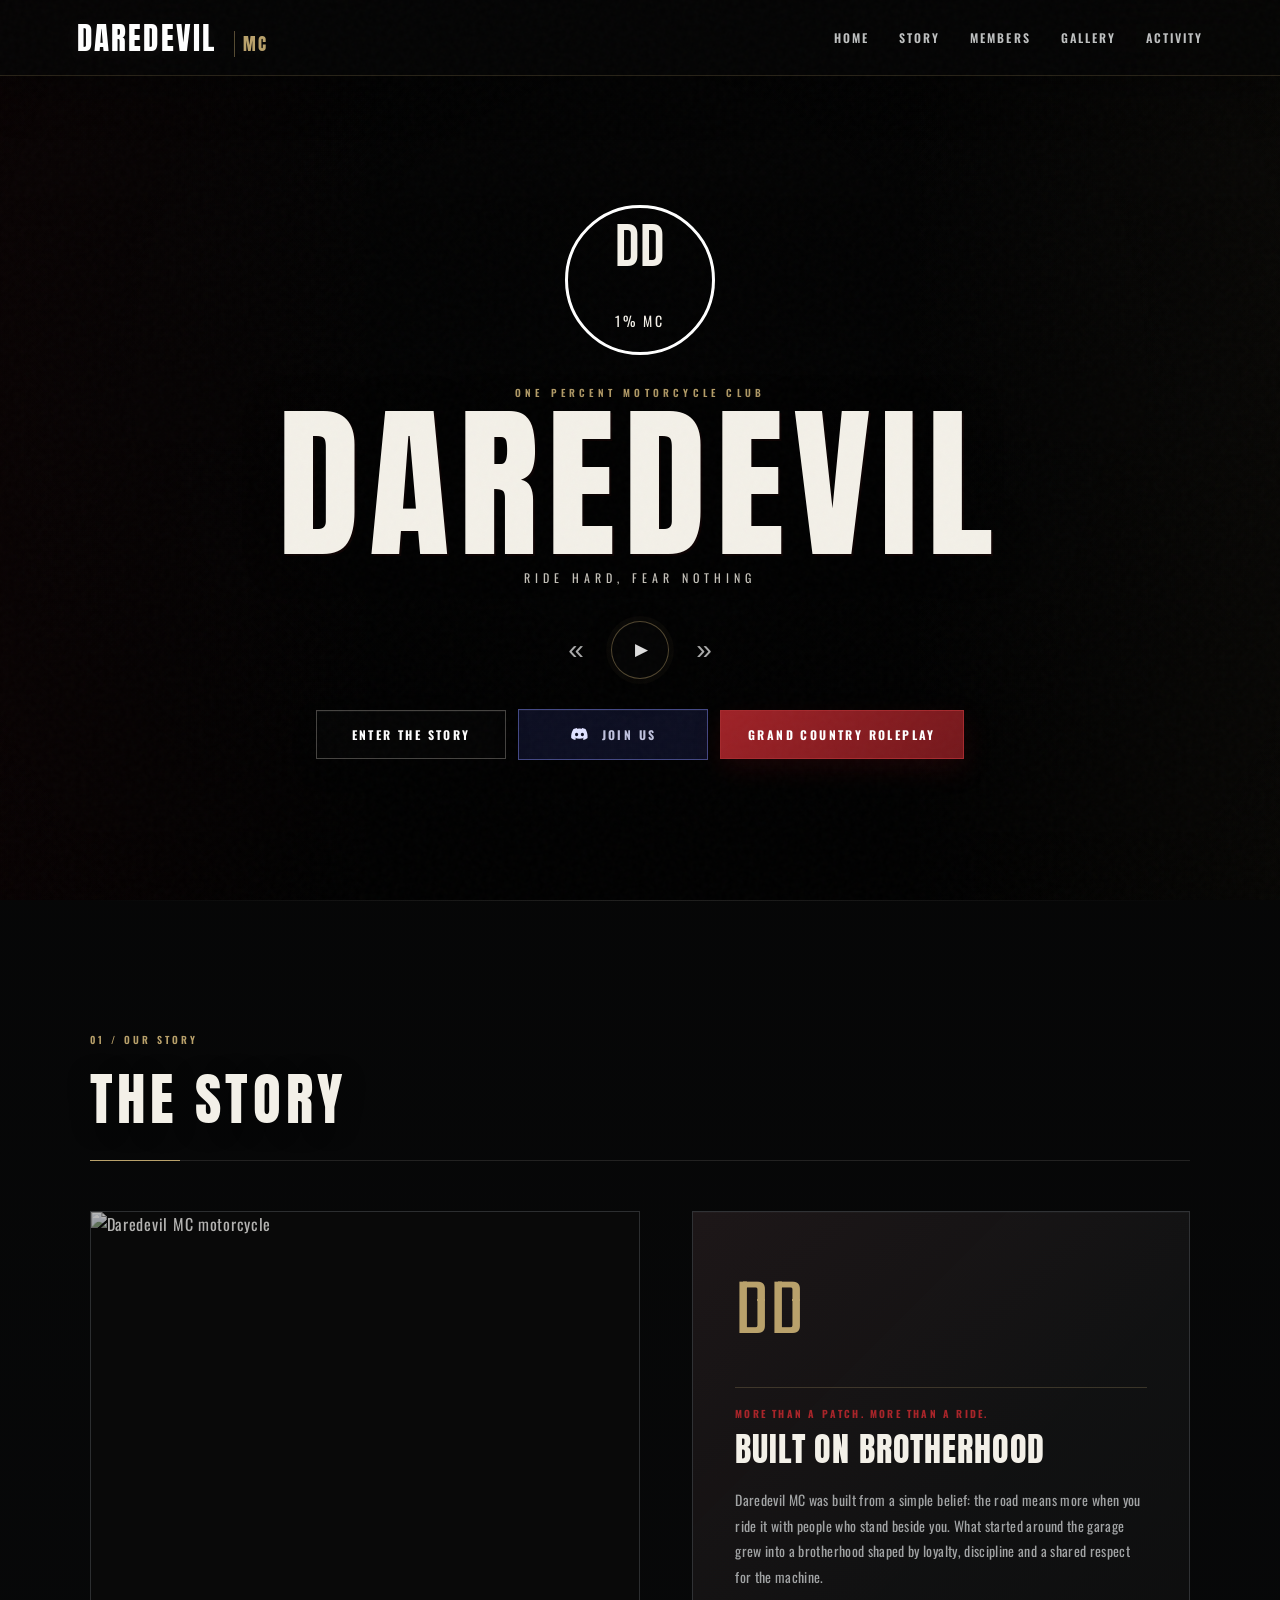
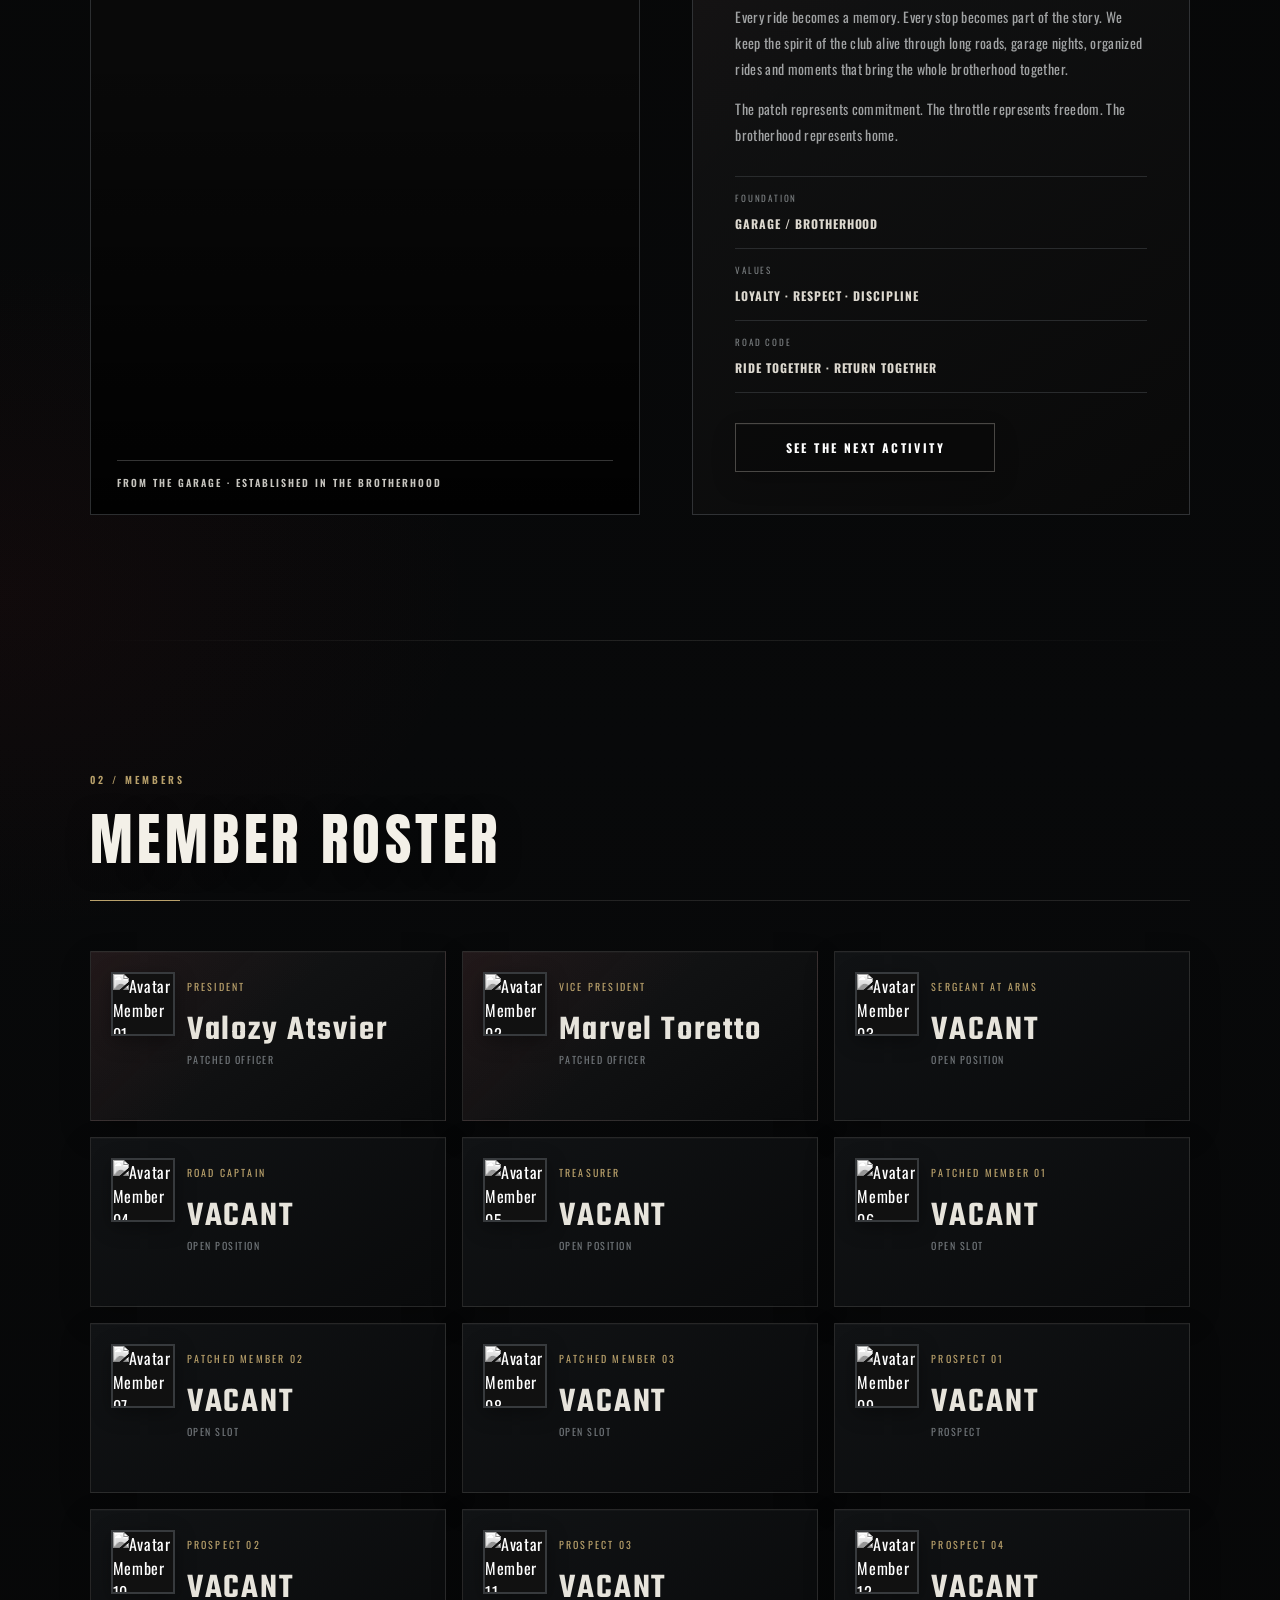
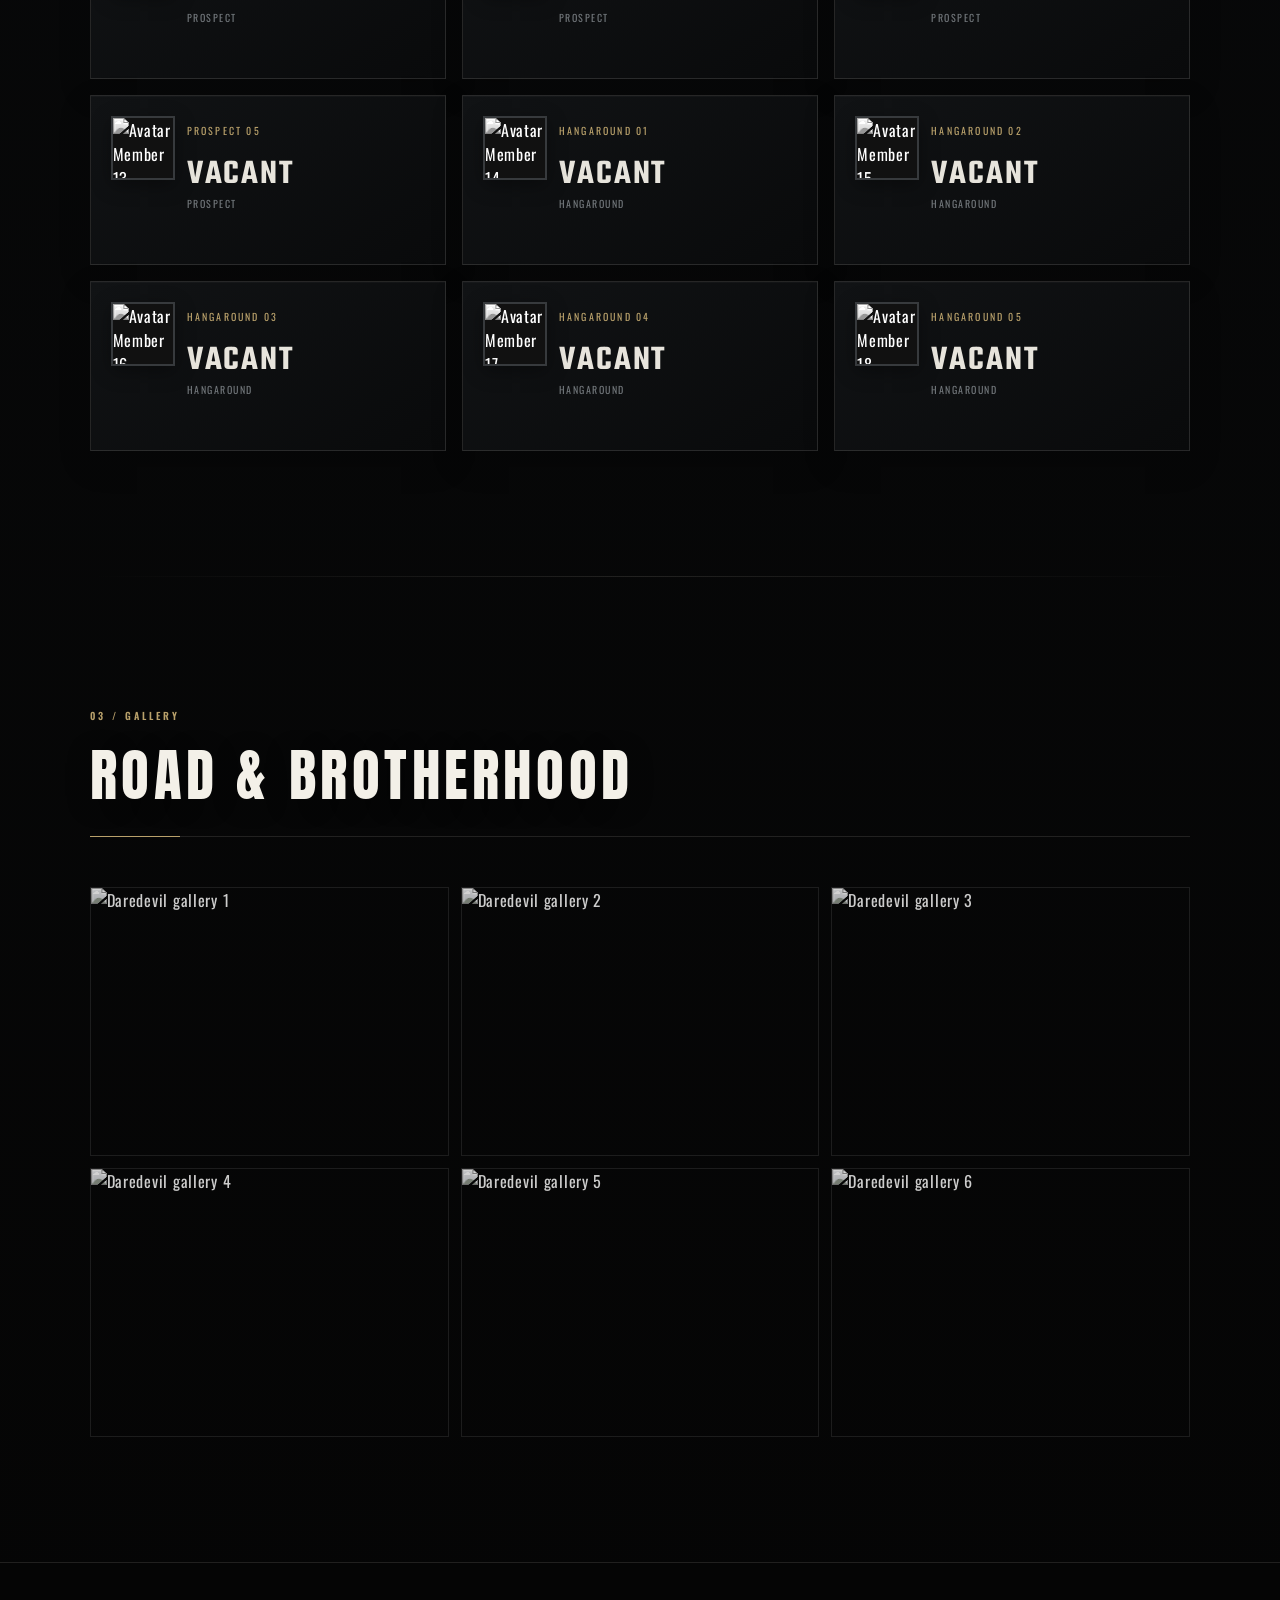
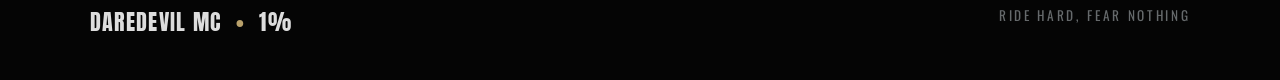
==== commit 80ef84ba: "Add files via upload" ====
--- a/index.html
+++ b/index.html
@@ -56,77 +56,26 @@
 </section>
 
 <section id="story" class="section story">
-  <div class="section-head">
-    <span>01 / THE ARCHIVE</span>
-    <h2>OUR HISTORY</h2>
-  </div>
-
-  <div class="story-intro">
-    <div>
-      <span class="story-label">DAREDEVIL MOTORCYCLE CLUB</span>
-      <h3>A HISTORY WRITTEN<br>ONE RIDE AT A TIME.</h3>
-    </div>
-    <p>Every club has a beginning. Ours began with a garage, a few machines, and a shared conviction that the road is better when it is travelled together. Daredevil MC grew from that foundation into a brotherhood defined by presence, loyalty and the quiet pride of carrying the patch.</p>
-  </div>
-
-  <div class="story-layout history-layout">
+  <div class="section-head"><span>01 / OUR STORY</span><h2>THE STORY</h2></div>
+  <div class="story-layout">
     <div class="story-photo">
       <img src="assets/hero.png" alt="Daredevil MC motorcycle" loading="lazy">
-      <div class="story-photo-caption">THE ARCHIVE · DAREDEVIL MC</div>
-      <div class="story-photo-stamp">DD<br><small>MC</small></div>
-    </div>
-
-    <div class="history-timeline">
-      <article class="history-item">
-        <div class="history-number">I</div>
-        <div class="history-content">
-          <span>THE BEGINNING</span>
-          <h4>FROM THE GARAGE</h4>
-          <p>Before there was a name, there was the machine. Late nights in the garage became the place where riders met, stories were exchanged, and the first foundations of Daredevil MC were quietly formed.</p>
-        </div>
-      </article>
-
-      <article class="history-item">
-        <div class="history-number">II</div>
-        <div class="history-content">
-          <span>THE FOUNDATION</span>
-          <h4>THE PATCH MEANT SOMETHING</h4>
-          <p>The club was never meant to be defined by numbers alone. The patch became a mark of commitment — a reminder that respect is earned, loyalty is returned, and every member carries the reputation of the brotherhood.</p>
-        </div>
-      </article>
-
-      <article class="history-item">
-        <div class="history-number">III</div>
-        <div class="history-content">
-          <span>THE ROAD</span>
-          <h4>BUILT THROUGH THE MILES</h4>
-          <p>Rides became traditions. Garage nights became chapters. Every departure, every return and every shared mile added another page to the club's history.</p>
-        </div>
-      </article>
-
-      <article class="history-item">
-        <div class="history-number">IV</div>
-        <div class="history-content">
-          <span>THE LEGACY</span>
-          <h4>THE ROAD CONTINUES</h4>
-          <p>Daredevil MC is not defined by where the story started, but by what the brotherhood chooses to build next. The machines may change, the roads may change, but the standard remains.</p>
-        </div>
-      </article>
-    </div>
-  </div>
-
-  <div class="story-quote">
-    <span>THE DAREDEVIL STANDARD</span>
-    <blockquote>“Carry the patch with pride. Ride with purpose. Leave a legacy worth remembering.”</blockquote>
-  </div>
-
-  <div class="story-bottom">
-    <div class="story-facts">
-      <div><span>FOUNDATION</span><strong>GARAGE · MACHINE · BROTHERHOOD</strong></div>
-      <div><span>VALUES</span><strong>LOYALTY · RESPECT · DISCIPLINE</strong></div>
-      <div><span>LEGACY</span><strong>EVERY RIDE BECOMES A CHAPTER</strong></div>
-    </div>
-    <a class="btn story-next-btn" href="activity.html">SEE THE NEXT ACTIVITY</a>
+      <div class="story-photo-caption">FROM THE GARAGE · ESTABLISHED IN THE BROTHERHOOD</div>
+    </div>
+    <div class="story-copy">
+      <div class="chapter-mark">DD</div>
+      <p class="story-kicker">MORE THAN A PATCH. MORE THAN A RIDE.</p>
+      <h3>BUILT ON BROTHERHOOD</h3>
+      <p>Daredevil MC was built from a simple belief: the road means more when you ride it with people who stand beside you. What started around the garage grew into a brotherhood shaped by loyalty, discipline and a shared respect for the machine.</p>
+      <p>Every ride becomes a memory. Every stop becomes part of the story. We keep the spirit of the club alive through long roads, garage nights, organized rides and moments that bring the whole brotherhood together.</p>
+      <p>The patch represents commitment. The throttle represents freedom. The brotherhood represents home.</p>
+      <div class="story-facts">
+        <div><span>FOUNDATION</span><strong>GARAGE / BROTHERHOOD</strong></div>
+        <div><span>VALUES</span><strong>LOYALTY · RESPECT · DISCIPLINE</strong></div>
+        <div><span>ROAD CODE</span><strong>RIDE TOGETHER · RETURN TOGETHER</strong></div>
+      </div>
+      <a class="btn story-next-btn" href="activity.html">SEE THE NEXT ACTIVITY</a>
+    </div>
   </div>
 </section>
 
--- a/style.css
+++ b/style.css
@@ -670,153 +670,3 @@
 .back-btn{min-width:180px;text-align:center}
 @media(max-width:800px){.story-layout{grid-template-columns:1fr;gap:18px}.story-photo,.story-photo img{min-height:440px}.story-copy{padding:30px 25px}.page-hero-content{padding:125px 5vw 55px}.activity-card{grid-template-columns:105px 1fr;gap:18px}.activity-meta{grid-column:2;text-align:left;min-width:0}.activity-date{padding-right:18px}.activity-footer{align-items:flex-start;flex-direction:column}}
 @media(max-width:500px){.story-photo,.story-photo img{min-height:390px}.story-photo-caption{left:18px;right:18px;bottom:18px;font-size:8px}.story-copy{padding:25px 20px}.story-copy h3{font-size:29px}.story-next-btn{width:100%;min-width:0}.activity-card{grid-template-columns:1fr;gap:15px;padding:22px 18px}.activity-date{border-right:0;border-bottom:1px solid #333537;padding:0 0 14px;display:flex;align-items:baseline;gap:10px}.activity-date .day{font-size:38px}.activity-date .month{margin-top:0}.activity-meta{grid-column:auto}.page-hero h1{font-size:62px}}
-
-/* ===== ELEGANT CLUB HISTORY ===== */
-.story-intro{
-  display:grid;
-  grid-template-columns:1fr 1fr;
-  gap:70px;
-  align-items:end;
-  margin:-8px 0 55px;
-}
-.story-label{
-  display:block;
-  color:var(--premium-gold);
-  font-size:9px;
-  font-weight:700;
-  letter-spacing:.30em;
-  margin-bottom:15px;
-}
-.story-intro h3{
-  margin:0;
-  color:#ece9e1;
-  font-family:"Anton","Bebas Neue",sans-serif;
-  font-size:clamp(34px,4.2vw,58px);
-  font-weight:400;
-  line-height:.98;
-  letter-spacing:.035em;
-}
-.story-intro>p{
-  margin:0;
-  max-width:620px;
-  color:#8e9295;
-  font-size:13px;
-  line-height:1.9;
-  letter-spacing:.025em;
-}
-.history-layout{grid-template-columns:.92fr 1.08fr;gap:55px;align-items:stretch}
-.story-photo{min-height:690px;border-color:rgba(220,216,204,.14);box-shadow:0 25px 60px rgba(0,0,0,.28)}
-.story-photo img{min-height:690px;filter:grayscale(.88) contrast(1.08) brightness(.60)}
-.story-photo:before{
-  content:"";
-  position:absolute;
-  z-index:1;
-  inset:18px;
-  border:1px solid rgba(185,161,107,.20);
-  pointer-events:none;
-}
-.story-photo:hover img{filter:grayscale(.55) contrast(1.08) brightness(.67)}
-.story-photo-stamp{
-  position:absolute;
-  z-index:2;
-  top:38px;
-  right:38px;
-  width:72px;
-  height:72px;
-  display:grid;
-  place-items:center;
-  align-content:center;
-  border:1px solid rgba(185,161,107,.5);
-  color:var(--premium-gold);
-  font-family:"Anton","Bebas Neue",sans-serif;
-  font-size:27px;
-  line-height:.72;
-  text-align:center;
-  background:rgba(5,5,5,.42);
-  backdrop-filter:blur(5px);
-}
-.story-photo-stamp small{font:700 8px "Oswald",sans-serif;letter-spacing:.28em;margin-left:.28em;margin-top:5px}
-.history-timeline{position:relative;border-top:1px solid var(--premium-line)}
-.history-timeline:before{
-  content:"";
-  position:absolute;
-  left:34px;
-  top:0;
-  bottom:0;
-  width:1px;
-  background:linear-gradient(180deg,rgba(185,161,107,.45),rgba(185,161,107,.08),rgba(185,161,107,.35));
-}
-.history-item{
-  position:relative;
-  display:grid;
-  grid-template-columns:68px 1fr;
-  gap:24px;
-  padding:29px 0 31px;
-  border-bottom:1px solid var(--premium-line);
-}
-.history-number{
-  position:relative;
-  z-index:1;
-  width:68px;
-  height:68px;
-  display:grid;
-  place-items:center;
-  border:1px solid rgba(185,161,107,.35);
-  border-radius:50%;
-  background:#0a0b0c;
-  color:var(--premium-gold);
-  font:400 24px "Bebas Neue",sans-serif;
-}
-.history-content>span{
-  color:#6f7477;
-  font-size:9px;
-  font-weight:700;
-  letter-spacing:.24em;
-}
-.history-content h4{
-  margin:7px 0 10px;
-  color:#e7e4dc;
-  font:400 27px "Anton","Bebas Neue",sans-serif;
-  letter-spacing:.045em;
-}
-.history-content p{
-  margin:0;
-  color:#8d9194;
-  font-size:12px;
-  line-height:1.82;
-  letter-spacing:.02em;
-}
-.story-quote{
-  position:relative;
-  margin:55px 0 38px;
-  padding:32px 45px;
-  text-align:center;
-  border-top:1px solid rgba(185,161,107,.28);
-  border-bottom:1px solid rgba(185,161,107,.18);
-  background:linear-gradient(90deg,transparent,rgba(185,161,107,.035),transparent);
-}
-.story-quote>span{color:var(--premium-gold);font-size:9px;font-weight:700;letter-spacing:.30em}
-.story-quote blockquote{margin:12px auto 0;max-width:850px;color:#d7d3ca;font:400 25px/1.45 "Bebas Neue",sans-serif;letter-spacing:.07em}
-.story-bottom{display:grid;grid-template-columns:1fr auto;gap:45px;align-items:center}
-.story-bottom .story-facts{margin:0}
-.story-next-btn{min-width:285px}
-@media(max-width:800px){
-  .story-intro{grid-template-columns:1fr;gap:22px;margin-bottom:35px}
-  .history-layout{grid-template-columns:1fr;gap:24px}
-  .story-photo,.story-photo img{min-height:520px}
-  .story-bottom{grid-template-columns:1fr;gap:28px}
-  .story-next-btn{width:100%}
-}
-@media(max-width:500px){
-  .story-intro h3{font-size:35px}
-  .story-photo,.story-photo img{min-height:430px}
-  .story-photo-stamp{top:28px;right:28px;width:60px;height:60px;font-size:22px}
-  .story-photo:before{inset:13px}
-  .history-item{grid-template-columns:52px 1fr;gap:16px;padding:24px 0}
-  .history-timeline:before{left:25px}
-  .history-number{width:52px;height:52px;font-size:20px}
-  .history-content h4{font-size:23px}
-  .history-content p{font-size:11px;line-height:1.75}
-  .story-quote{padding:27px 18px;margin:38px 0 28px}
-  .story-quote blockquote{font-size:20px}
-}
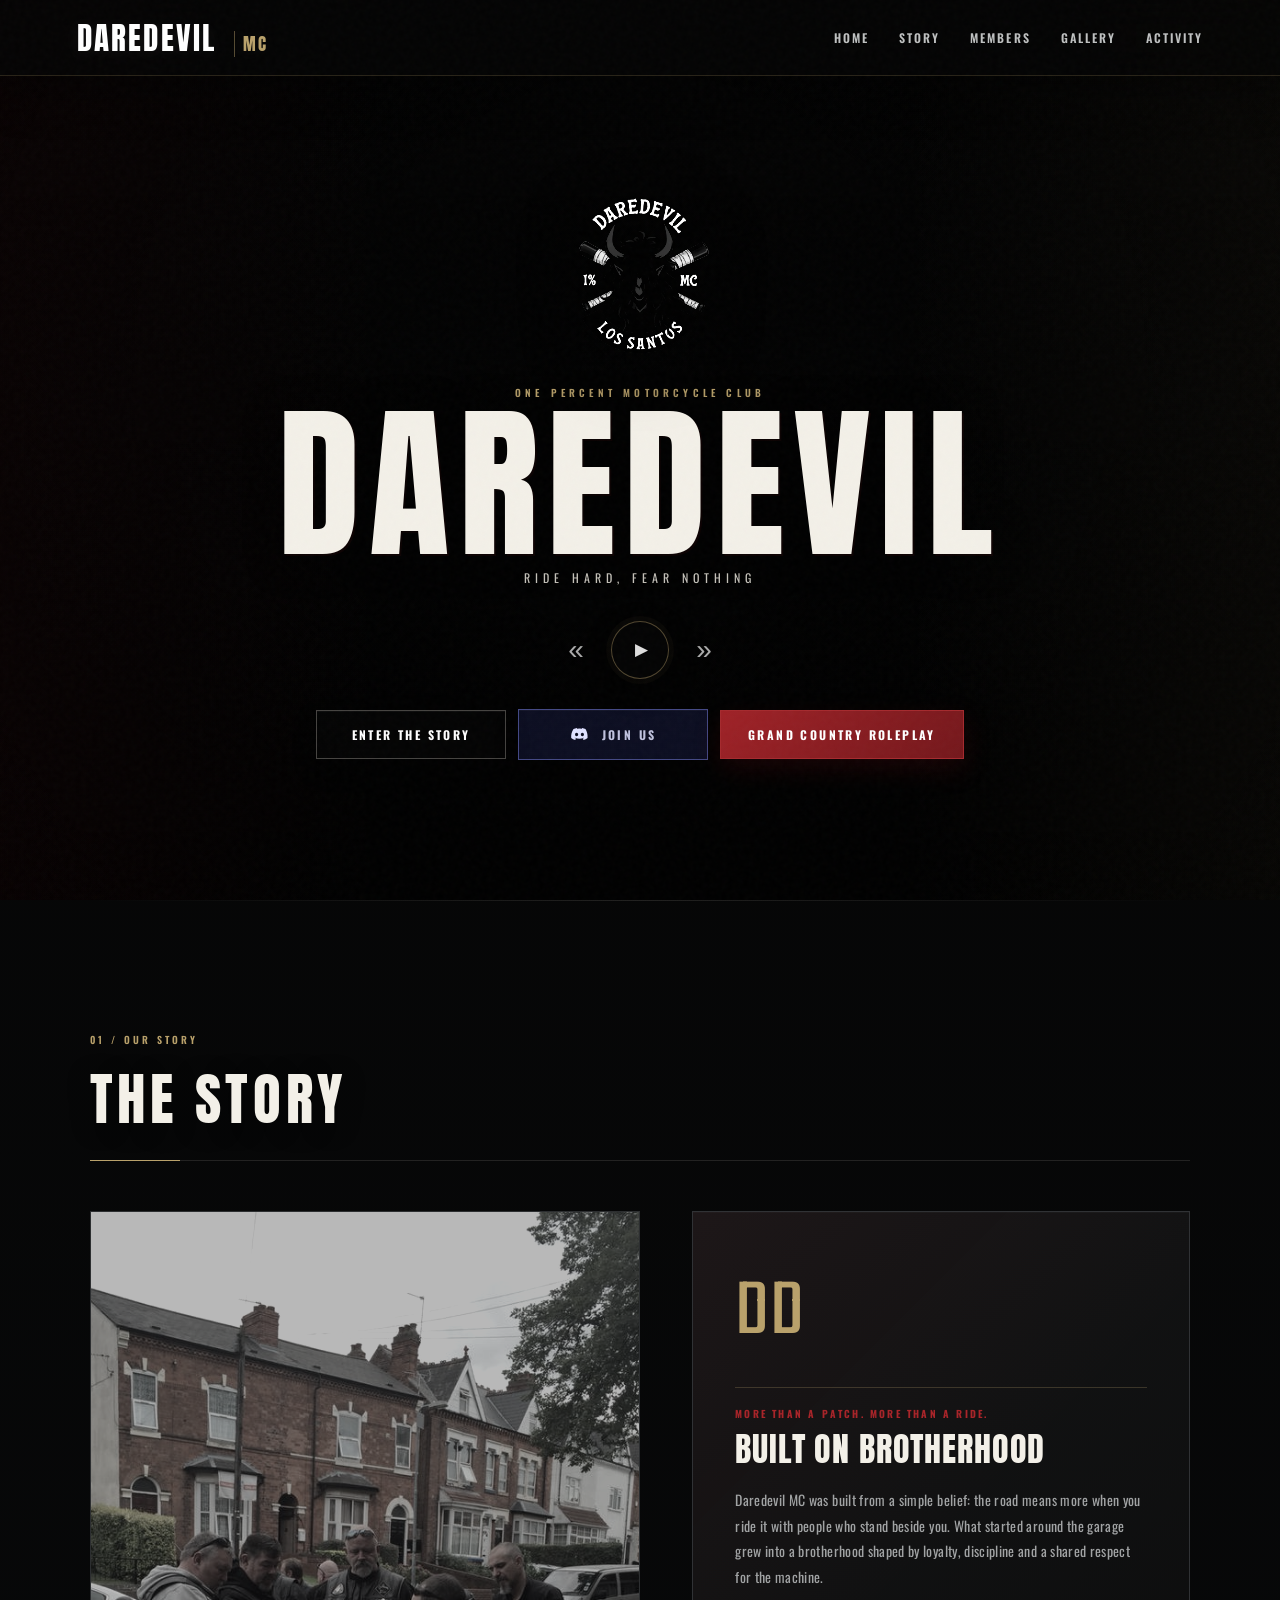
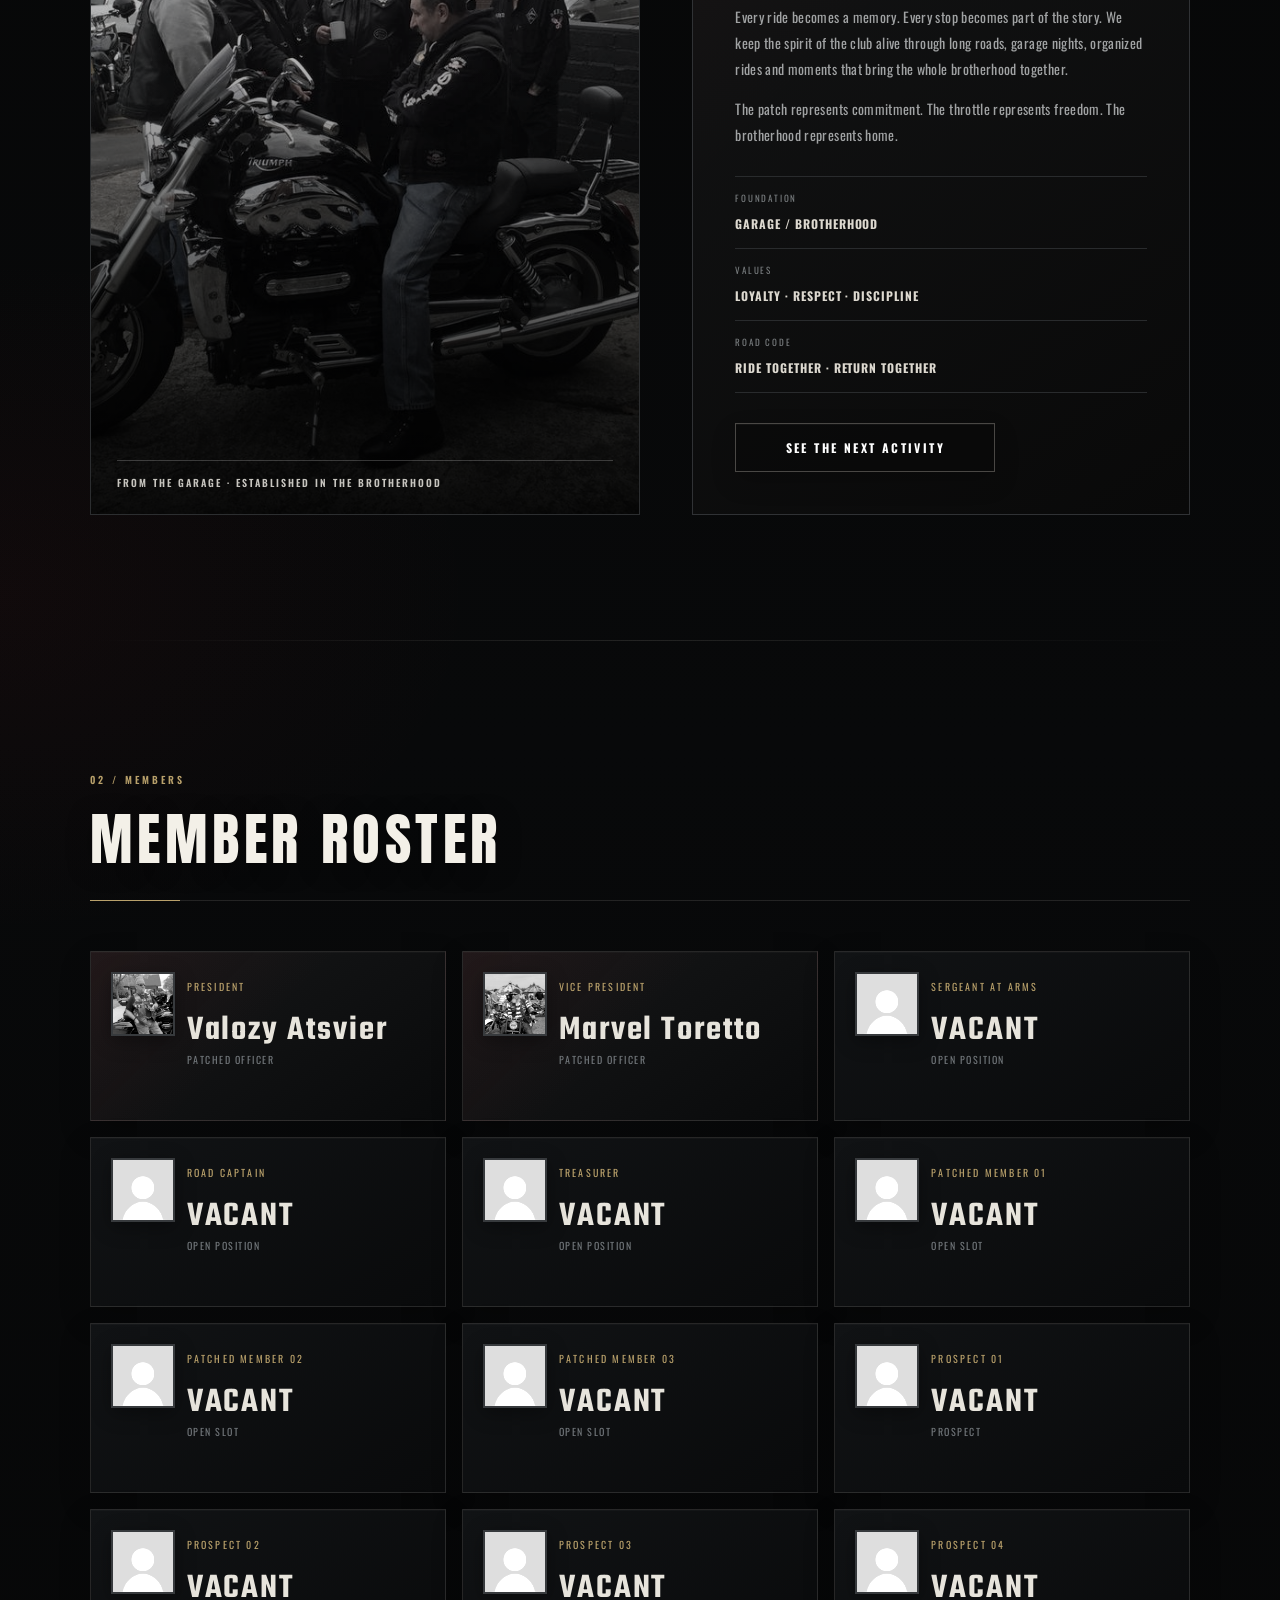
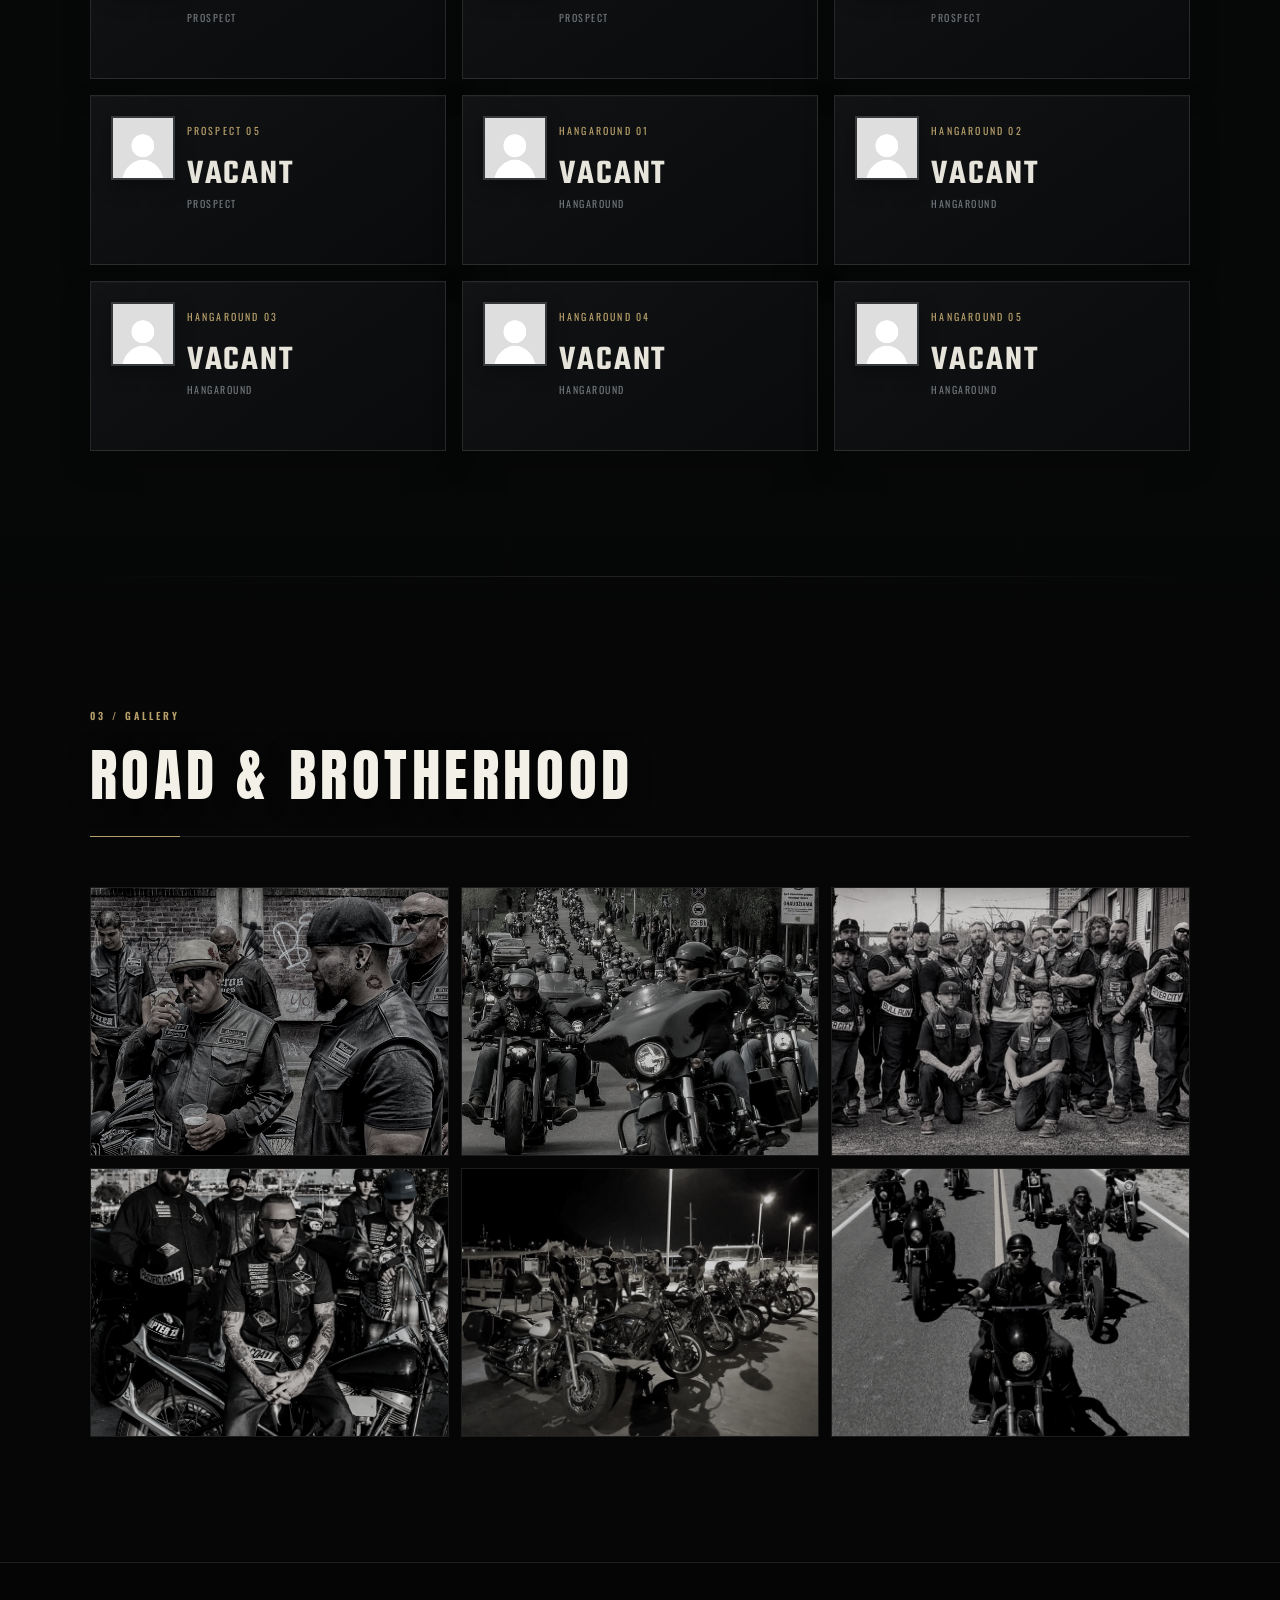
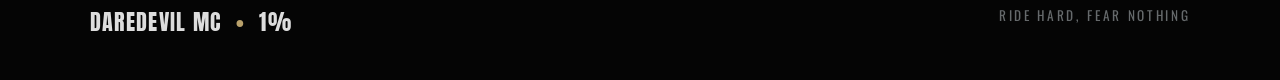
==== commit f57570ad: "Add files via upload" ====
--- a/index.html
+++ b/index.html
@@ -28,7 +28,7 @@
   <div class="hero-overlay"></div>
   <div class="hero-content">
     <div class="logo-wrap">
-      <img src="assets/logo.png" alt="Daredevil MC logo" onerror="this.style.display='none';this.nextElementSibling.style.display='grid'">
+      <img src="logo.png" alt="Daredevil MC logo" onerror="this.style.display='none';this.nextElementSibling.style.display='grid'">
       <div class="logo-fallback">DD<br><small>1% MC</small></div>
     </div>
     <p class="eyebrow">ONE PERCENT MOTORCYCLE CLUB</p>
@@ -59,7 +59,7 @@
   <div class="section-head"><span>01 / OUR STORY</span><h2>THE STORY</h2></div>
   <div class="story-layout">
     <div class="story-photo">
-      <img src="assets/hero.png" alt="Daredevil MC motorcycle" loading="lazy">
+      <img src="hero.png" alt="Daredevil MC motorcycle" loading="lazy">
       <div class="story-photo-caption">FROM THE GARAGE · ESTABLISHED IN THE BROTHERHOOD</div>
     </div>
     <div class="story-copy">
@@ -86,109 +86,109 @@
   </div>
   <div class="roster">
     <article class="member-card featured">
-      <div class="member-avatar"><img src="assets/member-01.jpg" alt="Avatar Member 01" loading="lazy"></div>
+      <div class="member-avatar"><img src="member-01.jpg" alt="Avatar Member 01" loading="lazy"></div>
       <span class="rank">PRESIDENT</span>
       <h3>Valozy Atsvier</h3>
       <p>PATCHED OFFICER</p>
     </article>
     <article class="member-card featured">
-      <div class="member-avatar"><img src="assets/member-02.jpg" alt="Avatar Member 02" loading="lazy"></div>
+      <div class="member-avatar"><img src="member-02.jpg" alt="Avatar Member 02" loading="lazy"></div>
       <span class="rank">VICE PRESIDENT</span>
       <h3>Marvel Toretto</h3>
       <p>PATCHED OFFICER</p>
     </article>
     <article class="member-card">
-      <div class="member-avatar"><img src="assets/member-03.jpg" alt="Avatar Member 03" loading="lazy"></div>
+      <div class="member-avatar"><img src="member-03.jpg" alt="Avatar Member 03" loading="lazy"></div>
       <span class="rank">SERGEANT AT ARMS</span>
       <h3>VACANT</h3>
       <p>OPEN POSITION</p>
     </article>
     <article class="member-card">
-      <div class="member-avatar"><img src="assets/member-04.jpg" alt="Avatar Member 04" loading="lazy"></div>
+      <div class="member-avatar"><img src="member-04.jpg" alt="Avatar Member 04" loading="lazy"></div>
       <span class="rank">ROAD CAPTAIN</span>
       <h3>VACANT</h3>
       <p>OPEN POSITION</p>
     </article>
     <article class="member-card">
-      <div class="member-avatar"><img src="assets/member-05.jpg" alt="Avatar Member 05" loading="lazy"></div>
+      <div class="member-avatar"><img src="member-05.jpg" alt="Avatar Member 05" loading="lazy"></div>
       <span class="rank">TREASURER</span>
       <h3>VACANT</h3>
       <p>OPEN POSITION</p>
     </article>
     <article class="member-card">
-      <div class="member-avatar"><img src="assets/member-06.jpg" alt="Avatar Member 06" loading="lazy"></div>
+      <div class="member-avatar"><img src="member-06.jpg" alt="Avatar Member 06" loading="lazy"></div>
       <span class="rank">PATCHED MEMBER 01</span>
       <h3>VACANT</h3>
       <p>OPEN SLOT</p>
     </article>
     <article class="member-card">
-      <div class="member-avatar"><img src="assets/member-07.jpg" alt="Avatar Member 07" loading="lazy"></div>
+      <div class="member-avatar"><img src="member-07.jpg" alt="Avatar Member 07" loading="lazy"></div>
       <span class="rank">PATCHED MEMBER 02</span>
       <h3>VACANT</h3>
       <p>OPEN SLOT</p>
     </article>
     <article class="member-card">
-      <div class="member-avatar"><img src="assets/member-08.jpg" alt="Avatar Member 08" loading="lazy"></div>
+      <div class="member-avatar"><img src="member-08.jpg" alt="Avatar Member 08" loading="lazy"></div>
       <span class="rank">PATCHED MEMBER 03</span>
       <h3>VACANT</h3>
       <p>OPEN SLOT</p>
     </article>
     <article class="member-card">
-      <div class="member-avatar"><img src="assets/member-09.jpg" alt="Avatar Member 09" loading="lazy"></div>
+      <div class="member-avatar"><img src="member-09.jpg" alt="Avatar Member 09" loading="lazy"></div>
       <span class="rank">PROSPECT 01</span>
       <h3>VACANT</h3>
       <p>PROSPECT</p>
     </article>
     <article class="member-card">
-      <div class="member-avatar"><img src="assets/member-10.jpg" alt="Avatar Member 10" loading="lazy"></div>
+      <div class="member-avatar"><img src="member-10.jpg" alt="Avatar Member 10" loading="lazy"></div>
       <span class="rank">PROSPECT 02</span>
       <h3>VACANT</h3>
       <p>PROSPECT</p>
     </article>
     <article class="member-card">
-      <div class="member-avatar"><img src="assets/member-11.jpg" alt="Avatar Member 11" loading="lazy"></div>
+      <div class="member-avatar"><img src="member-11.jpg" alt="Avatar Member 11" loading="lazy"></div>
       <span class="rank">PROSPECT 03</span>
       <h3>VACANT</h3>
       <p>PROSPECT</p>
     </article>
     <article class="member-card">
-      <div class="member-avatar"><img src="assets/member-12.jpg" alt="Avatar Member 12" loading="lazy"></div>
+      <div class="member-avatar"><img src="member-12.jpg" alt="Avatar Member 12" loading="lazy"></div>
       <span class="rank">PROSPECT 04</span>
       <h3>VACANT</h3>
       <p>PROSPECT</p>
     </article>
     <article class="member-card">
-      <div class="member-avatar"><img src="assets/member-13.jpg" alt="Avatar Member 13" loading="lazy"></div>
+      <div class="member-avatar"><img src="member-13.jpg" alt="Avatar Member 13" loading="lazy"></div>
       <span class="rank">PROSPECT 05</span>
       <h3>VACANT</h3>
       <p>PROSPECT</p>
     </article>
     <article class="member-card">
-      <div class="member-avatar"><img src="assets/member-14.jpg" alt="Avatar Member 14" loading="lazy"></div>
+      <div class="member-avatar"><img src="member-14.jpg" alt="Avatar Member 14" loading="lazy"></div>
       <span class="rank">HANGAROUND 01</span>
       <h3>VACANT</h3>
       <p>HANGAROUND</p>
     </article>
     <article class="member-card">
-      <div class="member-avatar"><img src="assets/member-15.jpg" alt="Avatar Member 15" loading="lazy"></div>
+      <div class="member-avatar"><img src="member-15.jpg" alt="Avatar Member 15" loading="lazy"></div>
       <span class="rank">HANGAROUND 02</span>
       <h3>VACANT</h3>
       <p>HANGAROUND</p>
     </article>
     <article class="member-card">
-      <div class="member-avatar"><img src="assets/member-16.jpg" alt="Avatar Member 16" loading="lazy"></div>
+      <div class="member-avatar"><img src="member-16.jpg" alt="Avatar Member 16" loading="lazy"></div>
       <span class="rank">HANGAROUND 03</span>
       <h3>VACANT</h3>
       <p>HANGAROUND</p>
     </article>
     <article class="member-card">
-      <div class="member-avatar"><img src="assets/member-17.jpg" alt="Avatar Member 17" loading="lazy"></div>
+      <div class="member-avatar"><img src="member-17.jpg" alt="Avatar Member 17" loading="lazy"></div>
       <span class="rank">HANGAROUND 04</span>
       <h3>VACANT</h3>
       <p>HANGAROUND</p>
     </article>
     <article class="member-card">
-      <div class="member-avatar"><img src="assets/member-18.jpg" alt="Avatar Member 18" loading="lazy"></div>
+      <div class="member-avatar"><img src="member-18.jpg" alt="Avatar Member 18" loading="lazy"></div>
       <span class="rank">HANGAROUND 05</span>
       <h3>VACANT</h3>
       <p>HANGAROUND</p>
@@ -202,12 +202,12 @@
     <h2>ROAD & BROTHERHOOD</h2>
   </div>
   <div class="gallery-grid">
-    <img src="assets/gallery-01.jpg" alt="Daredevil gallery 1">
-    <img src="assets/gallery-02.jpg" alt="Daredevil gallery 2">
-    <img src="assets/gallery-03.jpg" alt="Daredevil gallery 3">
-    <img src="assets/gallery-04.jpg" alt="Daredevil gallery 4">
-    <img src="assets/gallery-05.jpg" alt="Daredevil gallery 5">
-    <img src="assets/gallery-06.jpg" alt="Daredevil gallery 6">
+    <img src="gallery-01.jpg" alt="Daredevil gallery 1">
+    <img src="gallery-02.jpg" alt="Daredevil gallery 2">
+    <img src="gallery-03.jpg" alt="Daredevil gallery 3">
+    <img src="gallery-04.jpg" alt="Daredevil gallery 4">
+    <img src="/gallery-05.jpg" alt="Daredevil gallery 5">
+    <img src="gallery-06.jpg" alt="Daredevil gallery 6">
   </div>
 </main>
 
@@ -215,7 +215,7 @@
   <div>DAREDEVIL MC <span>•</span> 1%</div>
   <small>RIDE HARD, FEAR NOTHING</small>
 </footer>
-<audio id="bgMusic" src="assets/music.mp3" loop preload="auto" playsinline></audio>
+<audio id="bgMusic" src="music.mp3" loop preload="auto" playsinline></audio>
 <script src="script.js"></script>
 </body>
 </html>
--- a/style.css
+++ b/style.css
@@ -1,4 +1,4 @@
-*{box-sizing:border-box}html{scroll-behavior:smooth}body{margin:0;background:#070707;color:#f4f4f4;font-family:"Oswald",Arial,sans-serif;letter-spacing:.04em}.topbar{position:fixed;z-index:20;top:0;left:0;right:0;height:72px;display:flex;align-items:center;justify-content:space-between;padding:0 6vw;background:rgba(5,5,5,.9);border-bottom:1px solid #252525;backdrop-filter:blur(10px)}.brand{font-family:"Bebas Neue",sans-serif;font-size:29px;color:#fff;text-decoration:none;letter-spacing:.08em}.brand span{font-size:17px;border-left:1px solid #777;margin-left:8px;padding-left:8px}nav{display:flex;gap:32px}nav a{color:#ddd;text-decoration:none;font-size:14px;font-weight:600;transition:.2s}nav a:hover{color:#fff;transform:translateY(-1px)}.menu-btn{display:none;background:none;border:0;color:#fff;font-size:27px}.hero{min-height:100svh;position:relative;display:grid;place-items:center;text-align:center;background:linear-gradient(rgba(0,0,0,.62),rgba(0,0,0,.86)),url("assets/hero.png") center/cover fixed}.hero-overlay{position:absolute;inset:0;background:radial-gradient(circle at center,transparent 0,rgba(0,0,0,.35) 55%,rgba(0,0,0,.9) 100%)}.hero-content{position:relative;z-index:1;padding:100px 20px 50px}.logo-wrap{width:180px;height:180px;margin:0 auto 15px;display:grid;place-items:center}.logo-wrap img{max-width:100%;max-height:100%;object-fit:contain;filter:grayscale(1) contrast(1.2)}.logo-fallback{display:none;width:150px;height:150px;border:3px solid #fff;border-radius:50%;place-items:center;font-family:"Bebas Neue";font-size:60px;line-height:.65}.logo-fallback small{font:14px Oswald;letter-spacing:.2em}.eyebrow{font-size:12px;letter-spacing:.3em;color:#aaa}.hero h1{font:clamp(72px,14vw,170px)/.8 "Bebas Neue",sans-serif;letter-spacing:.04em;margin:18px 0}.motto{font-size:14px;letter-spacing:.35em;margin:0 0 35px;color:#ccc}.btn{display:inline-block;padding:14px 25px;border:1px solid #fff;color:#fff;text-decoration:none;font-size:12px;font-weight:700;letter-spacing:.18em;transition:.25s}.btn:hover{background:#fff;color:#000}.section{padding:110px 7vw}.section-head{border-bottom:1px solid #2c2c2c;padding-bottom:18px;margin-bottom:45px}.section-head span{font-size:11px;color:#777;letter-spacing:.25em}.section-head h2{font:55px "Bebas Neue";margin:7px 0 0;letter-spacing:.08em}.chapter-grid{display:grid;grid-template-columns:1.2fr .8fr;gap:50px}.chapter-card{border:1px solid #2c2c2c;padding:45px;background:linear-gradient(145deg,#111,#080808)}.chapter-mark{font:70px "Bebas Neue";border-bottom:1px solid #444;padding-bottom:15px;margin-bottom:22px}.chapter-card h3{font-size:25px;margin:0 0 12px}.chapter-card p{color:#999;line-height:1.8;max-width:650px}.facts{border-left:1px solid #2b2b2b}.facts div{padding:20px 25px;border-bottom:1px solid #252525}.facts span{display:block;font-size:10px;color:#777;letter-spacing:.2em;margin-bottom:6px}.facts strong{font-size:17px}.roster{display:grid;grid-template-columns:repeat(3,1fr);gap:14px}.member-card{min-height:145px;padding:25px;background:#0d0d0d;border:1px solid #252525;position:relative;overflow:hidden}.member-card:before{content:"";position:absolute;left:0;top:0;bottom:0;width:3px;background:#fff;transform:scaleY(0);transform-origin:bottom;transition:.25s}.member-card:hover:before{transform:scaleY(1)}.member-card.featured{background:linear-gradient(135deg,#161616,#090909)}.rank{font-size:10px;color:#888;letter-spacing:.18em}.member-card h3{font:30px "Bebas Neue";margin:18px 0 5px;letter-spacing:.06em}.member-card p{margin:0;font-size:10px;color:#666;letter-spacing:.15em}.gallery-grid{display:grid;grid-template-columns:repeat(3,1fr);gap:10px}.gallery-grid img{width:100%;aspect-ratio:4/3;object-fit:cover;filter:grayscale(1);border:1px solid #222;transition:.3s}.gallery-grid img:hover{filter:grayscale(0);transform:scale(1.015)}.gallery-note{color:#777;font-size:12px;line-height:1.7;margin-top:22px}.gallery-note code{color:#bbb}footer{border-top:1px solid #222;padding:35px 7vw;display:flex;justify-content:space-between;color:#888}footer div{font-family:"Bebas Neue";font-size:22px;color:#ddd}footer span{margin:0 8px;color:#fff}footer small{letter-spacing:.2em}@media(max-width:800px){nav{display:none}.menu-btn{display:block}.topbar.open nav{display:flex;position:absolute;top:72px;left:0;right:0;background:#080808;padding:22px 7vw;flex-direction:column;gap:20px;border-bottom:1px solid #222}.chapter-grid{grid-template-columns:1fr}.roster{grid-template-columns:1fr 1fr}.gallery-grid{grid-template-columns:1fr 1fr}.section{padding:85px 5vw}.section-head h2{font-size:45px}}@media(max-width:500px){.roster,.gallery-grid{grid-template-columns:1fr}.hero h1{font-size:85px}.motto{letter-spacing:.2em}footer{display:block}footer small{display:block;margin-top:10px}}
+*{box-sizing:border-box}html{scroll-behavior:smooth}body{margin:0;background:#070707;color:#f4f4f4;font-family:"Oswald",Arial,sans-serif;letter-spacing:.04em}.topbar{position:fixed;z-index:20;top:0;left:0;right:0;height:72px;display:flex;align-items:center;justify-content:space-between;padding:0 6vw;background:rgba(5,5,5,.9);border-bottom:1px solid #252525;backdrop-filter:blur(10px)}.brand{font-family:"Bebas Neue",sans-serif;font-size:29px;color:#fff;text-decoration:none;letter-spacing:.08em}.brand span{font-size:17px;border-left:1px solid #777;margin-left:8px;padding-left:8px}nav{display:flex;gap:32px}nav a{color:#ddd;text-decoration:none;font-size:14px;font-weight:600;transition:.2s}nav a:hover{color:#fff;transform:translateY(-1px)}.menu-btn{display:none;background:none;border:0;color:#fff;font-size:27px}.hero{min-height:100svh;position:relative;display:grid;place-items:center;text-align:center;background:linear-gradient(rgba(0,0,0,.62),rgba(0,0,0,.86)),url("hero.png") center/cover fixed}.hero-overlay{position:absolute;inset:0;background:radial-gradient(circle at center,transparent 0,rgba(0,0,0,.35) 55%,rgba(0,0,0,.9) 100%)}.hero-content{position:relative;z-index:1;padding:100px 20px 50px}.logo-wrap{width:180px;height:180px;margin:0 auto 15px;display:grid;place-items:center}.logo-wrap img{max-width:100%;max-height:100%;object-fit:contain;filter:grayscale(1) contrast(1.2)}.logo-fallback{display:none;width:150px;height:150px;border:3px solid #fff;border-radius:50%;place-items:center;font-family:"Bebas Neue";font-size:60px;line-height:.65}.logo-fallback small{font:14px Oswald;letter-spacing:.2em}.eyebrow{font-size:12px;letter-spacing:.3em;color:#aaa}.hero h1{font:clamp(72px,14vw,170px)/.8 "Bebas Neue",sans-serif;letter-spacing:.04em;margin:18px 0}.motto{font-size:14px;letter-spacing:.35em;margin:0 0 35px;color:#ccc}.btn{display:inline-block;padding:14px 25px;border:1px solid #fff;color:#fff;text-decoration:none;font-size:12px;font-weight:700;letter-spacing:.18em;transition:.25s}.btn:hover{background:#fff;color:#000}.section{padding:110px 7vw}.section-head{border-bottom:1px solid #2c2c2c;padding-bottom:18px;margin-bottom:45px}.section-head span{font-size:11px;color:#777;letter-spacing:.25em}.section-head h2{font:55px "Bebas Neue";margin:7px 0 0;letter-spacing:.08em}.chapter-grid{display:grid;grid-template-columns:1.2fr .8fr;gap:50px}.chapter-card{border:1px solid #2c2c2c;padding:45px;background:linear-gradient(145deg,#111,#080808)}.chapter-mark{font:70px "Bebas Neue";border-bottom:1px solid #444;padding-bottom:15px;margin-bottom:22px}.chapter-card h3{font-size:25px;margin:0 0 12px}.chapter-card p{color:#999;line-height:1.8;max-width:650px}.facts{border-left:1px solid #2b2b2b}.facts div{padding:20px 25px;border-bottom:1px solid #252525}.facts span{display:block;font-size:10px;color:#777;letter-spacing:.2em;margin-bottom:6px}.facts strong{font-size:17px}.roster{display:grid;grid-template-columns:repeat(3,1fr);gap:14px}.member-card{min-height:145px;padding:25px;background:#0d0d0d;border:1px solid #252525;position:relative;overflow:hidden}.member-card:before{content:"";position:absolute;left:0;top:0;bottom:0;width:3px;background:#fff;transform:scaleY(0);transform-origin:bottom;transition:.25s}.member-card:hover:before{transform:scaleY(1)}.member-card.featured{background:linear-gradient(135deg,#161616,#090909)}.rank{font-size:10px;color:#888;letter-spacing:.18em}.member-card h3{font:30px "Bebas Neue";margin:18px 0 5px;letter-spacing:.06em}.member-card p{margin:0;font-size:10px;color:#666;letter-spacing:.15em}.gallery-grid{display:grid;grid-template-columns:repeat(3,1fr);gap:10px}.gallery-grid img{width:100%;aspect-ratio:4/3;object-fit:cover;filter:grayscale(1);border:1px solid #222;transition:.3s}.gallery-grid img:hover{filter:grayscale(0);transform:scale(1.015)}.gallery-note{color:#777;font-size:12px;line-height:1.7;margin-top:22px}.gallery-note code{color:#bbb}footer{border-top:1px solid #222;padding:35px 7vw;display:flex;justify-content:space-between;color:#888}footer div{font-family:"Bebas Neue";font-size:22px;color:#ddd}footer span{margin:0 8px;color:#fff}footer small{letter-spacing:.2em}@media(max-width:800px){nav{display:none}.menu-btn{display:block}.topbar.open nav{display:flex;position:absolute;top:72px;left:0;right:0;background:#080808;padding:22px 7vw;flex-direction:column;gap:20px;border-bottom:1px solid #222}.chapter-grid{grid-template-columns:1fr}.roster{grid-template-columns:1fr 1fr}.gallery-grid{grid-template-columns:1fr 1fr}.section{padding:85px 5vw}.section-head h2{font-size:45px}}@media(max-width:500px){.roster,.gallery-grid{grid-template-columns:1fr}.hero h1{font-size:85px}.motto{letter-spacing:.2em}footer{display:block}footer small{display:block;margin-top:10px}}
 
 .hero-actions{display:flex;justify-content:center;align-items:center;gap:12px;flex-wrap:wrap}
 .btn{min-width:175px;text-align:center}
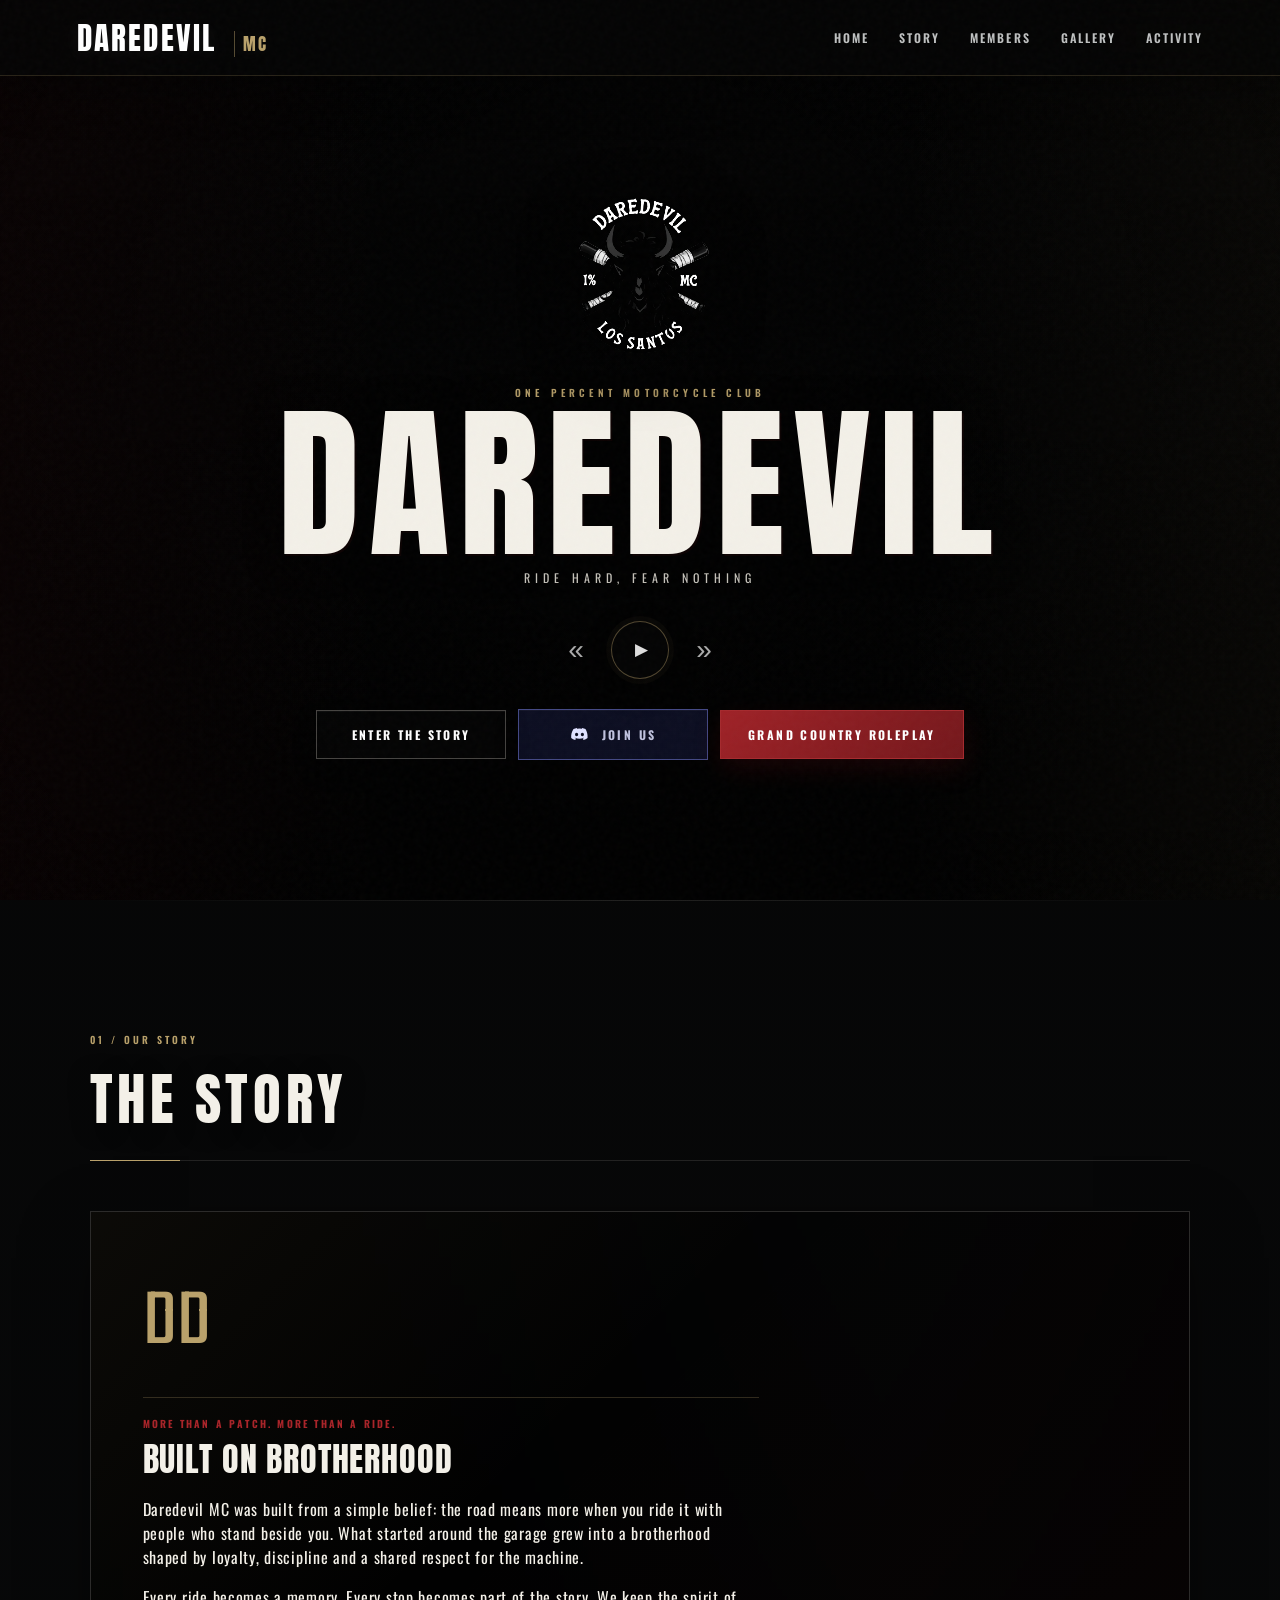
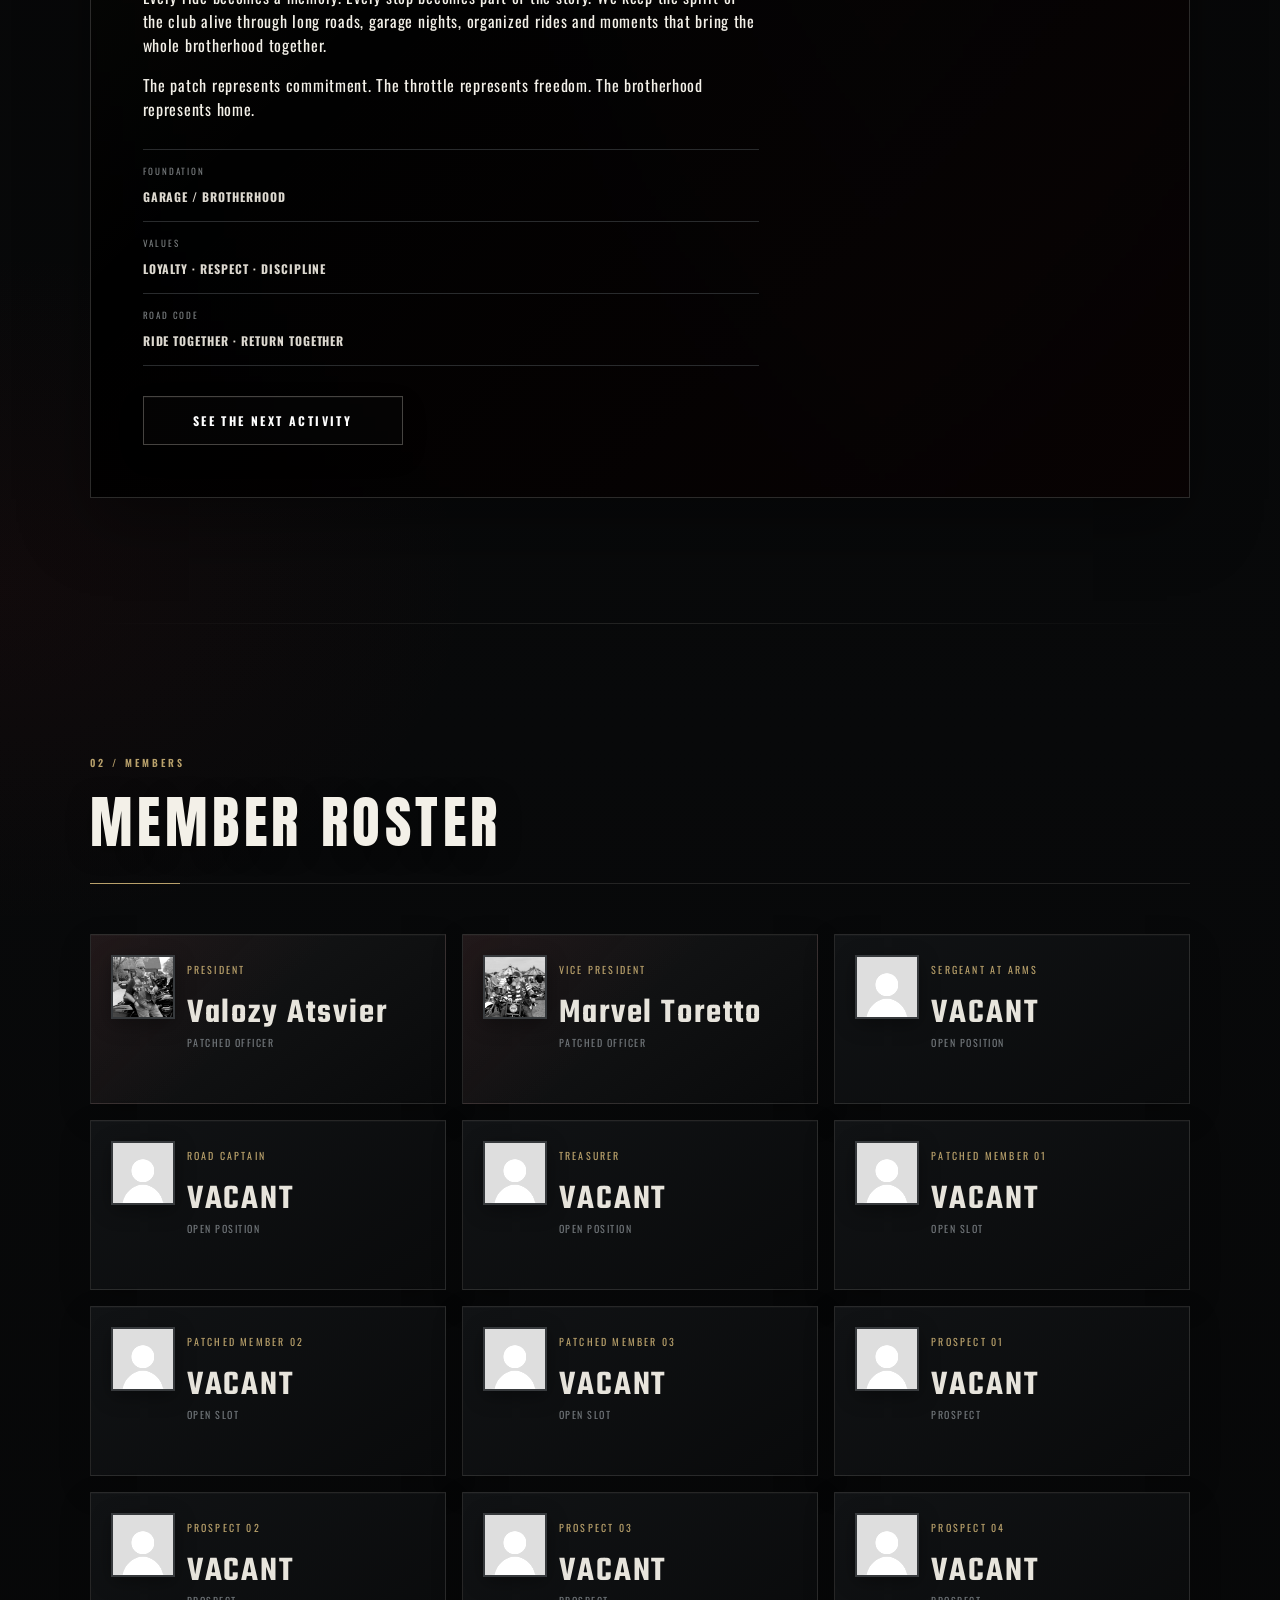
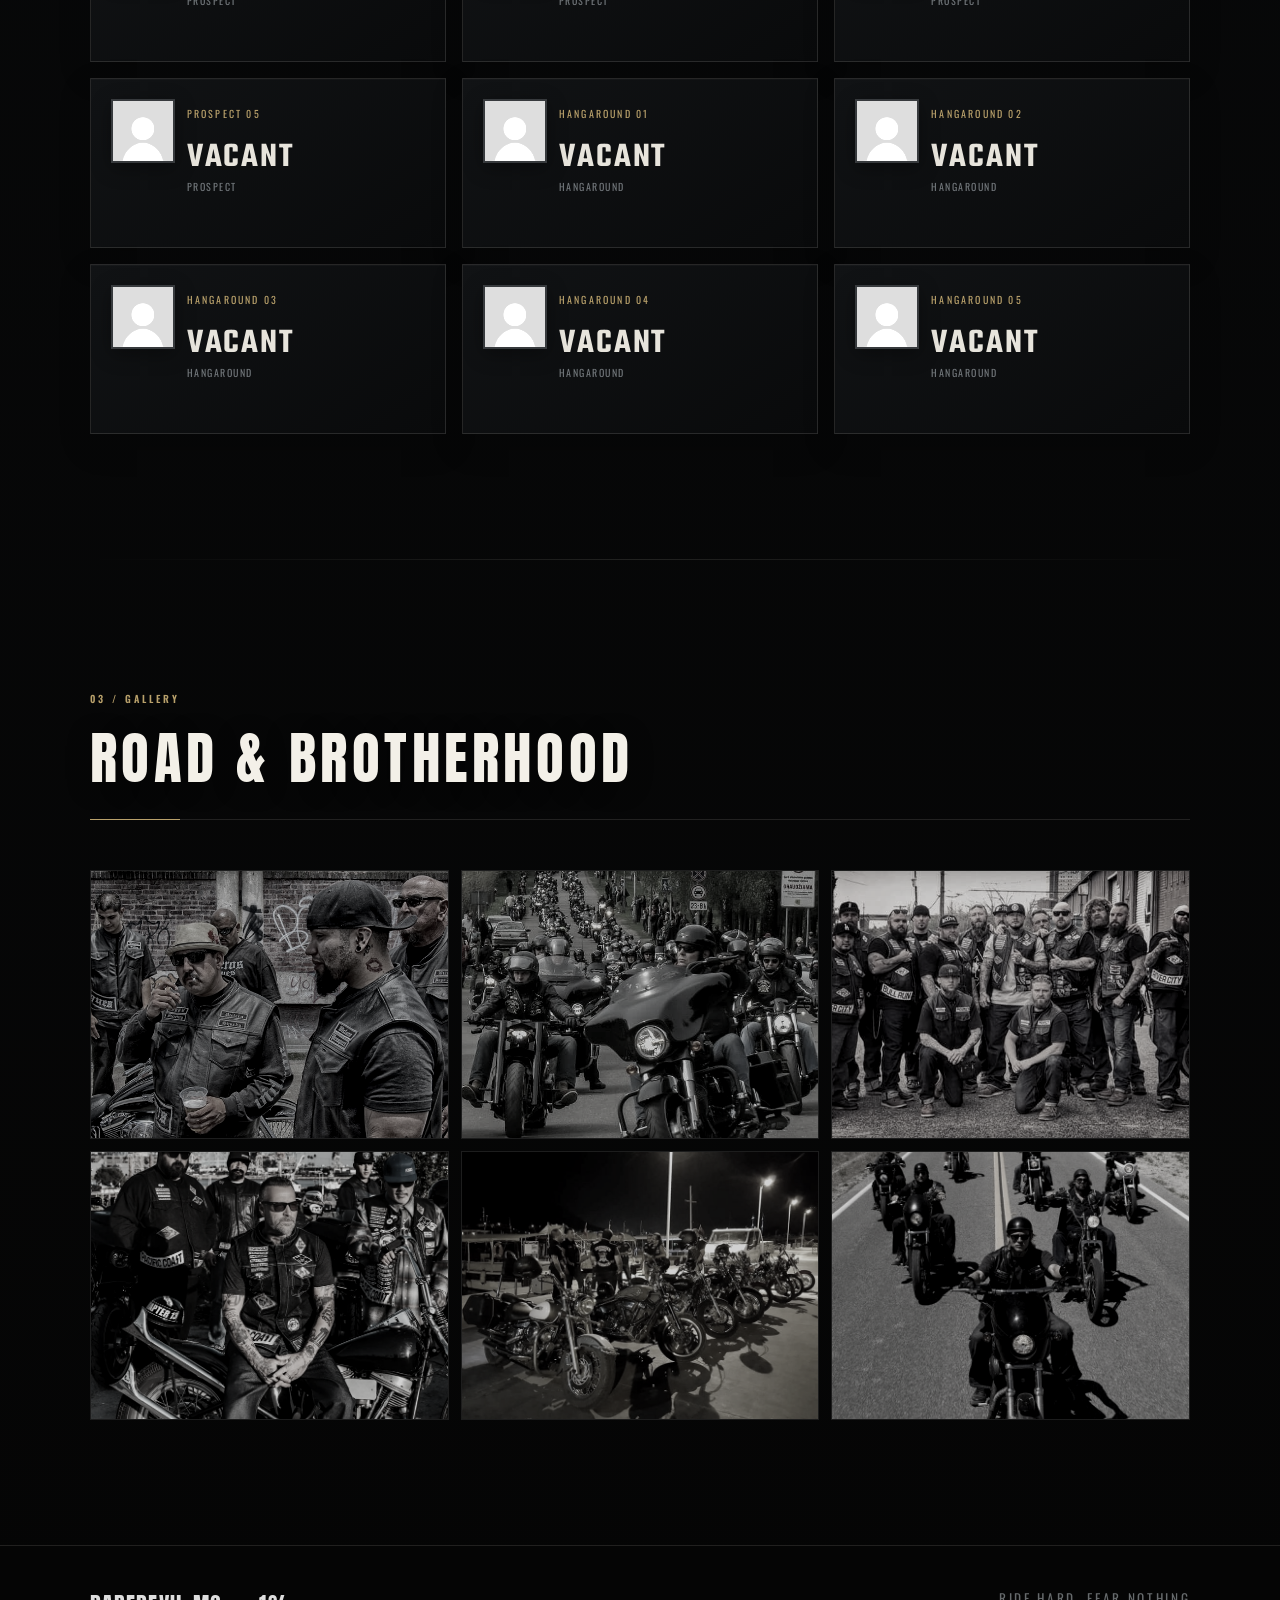
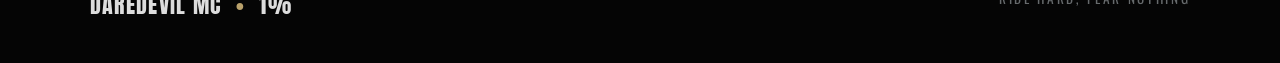
==== commit d9e02e02: "Add files via upload" ====
--- a/index.html
+++ b/index.html
@@ -58,23 +58,22 @@
 <section id="story" class="section story">
   <div class="section-head"><span>01 / OUR STORY</span><h2>THE STORY</h2></div>
   <div class="story-layout">
-    <div class="story-photo">
-      <img src="hero.png" alt="Daredevil MC motorcycle" loading="lazy">
-      <div class="story-photo-caption">FROM THE GARAGE · ESTABLISHED IN THE BROTHERHOOD</div>
-    </div>
     <div class="story-copy">
-      <div class="chapter-mark">DD</div>
-      <p class="story-kicker">MORE THAN A PATCH. MORE THAN A RIDE.</p>
-      <h3>BUILT ON BROTHERHOOD</h3>
-      <p>Daredevil MC was built from a simple belief: the road means more when you ride it with people who stand beside you. What started around the garage grew into a brotherhood shaped by loyalty, discipline and a shared respect for the machine.</p>
-      <p>Every ride becomes a memory. Every stop becomes part of the story. We keep the spirit of the club alive through long roads, garage nights, organized rides and moments that bring the whole brotherhood together.</p>
-      <p>The patch represents commitment. The throttle represents freedom. The brotherhood represents home.</p>
-      <div class="story-facts">
-        <div><span>FOUNDATION</span><strong>GARAGE / BROTHERHOOD</strong></div>
-        <div><span>VALUES</span><strong>LOYALTY · RESPECT · DISCIPLINE</strong></div>
-        <div><span>ROAD CODE</span><strong>RIDE TOGETHER · RETURN TOGETHER</strong></div>
+      <div class="story-background"></div>
+      <div class="story-content">
+        <div class="chapter-mark">DD</div>
+        <p class="story-kicker">MORE THAN A PATCH. MORE THAN A RIDE.</p>
+        <h3>BUILT ON BROTHERHOOD</h3>
+        <p>Daredevil MC was built from a simple belief: the road means more when you ride it with people who stand beside you. What started around the garage grew into a brotherhood shaped by loyalty, discipline and a shared respect for the machine.</p>
+        <p>Every ride becomes a memory. Every stop becomes part of the story. We keep the spirit of the club alive through long roads, garage nights, organized rides and moments that bring the whole brotherhood together.</p>
+        <p>The patch represents commitment. The throttle represents freedom. The brotherhood represents home.</p>
+        <div class="story-facts">
+          <div><span>FOUNDATION</span><strong>GARAGE / BROTHERHOOD</strong></div>
+          <div><span>VALUES</span><strong>LOYALTY · RESPECT · DISCIPLINE</strong></div>
+          <div><span>ROAD CODE</span><strong>RIDE TOGETHER · RETURN TOGETHER</strong></div>
+        </div>
+        <a class="btn story-next-btn" href="activity.html">SEE THE NEXT ACTIVITY</a>
       </div>
-      <a class="btn story-next-btn" href="activity.html">SEE THE NEXT ACTIVITY</a>
     </div>
   </div>
 </section>
--- a/style.css
+++ b/style.css
@@ -268,7 +268,7 @@
   background:
     linear-gradient(180deg,rgba(0,0,0,.48),rgba(0,0,0,.90)),
     linear-gradient(90deg,rgba(197,42,47,.08),transparent 42%,rgba(181,154,97,.045)),
-    url("assets/hero.png") center/cover fixed;
+    url("assets/hero1.png") center/cover fixed;
 }
 .hero-overlay{
   background:
@@ -477,7 +477,7 @@
   background:
     linear-gradient(180deg,rgba(0,0,0,.40),rgba(0,0,0,.86)),
     radial-gradient(circle at 50% 42%,transparent 0%,rgba(0,0,0,.12) 45%,rgba(0,0,0,.72) 100%),
-    url("assets/hero.png") center/cover fixed;
+    url("assets/hero1.png") center/cover fixed;
 }
 .hero-overlay{
   background:
@@ -643,7 +643,7 @@
 .story-next-btn{min-width:260px;text-align:center}
 
 /* ===== ACTIVITY PAGE ===== */
-.page-hero{min-height:56svh;position:relative;display:grid;place-items:end start;overflow:hidden;background:linear-gradient(180deg,rgba(0,0,0,.28),rgba(0,0,0,.92)),url("assets/hero.png") center/cover}
+.page-hero{min-height:56svh;position:relative;display:grid;place-items:end start;overflow:hidden;background:linear-gradient(180deg,rgba(0,0,0,.28),rgba(0,0,0,.92)),url("assets/hero1.png") center/cover}
 .page-hero:after{content:"";position:absolute;inset:0;background:linear-gradient(90deg,rgba(169,37,42,.09),transparent 45%,rgba(0,0,0,.28));pointer-events:none}
 .page-hero-content{position:relative;z-index:1;width:100%;max-width:1200px;padding:150px 7vw 65px}
 .page-hero .eyebrow{margin:0 0 12px}
@@ -670,3 +670,86 @@
 .back-btn{min-width:180px;text-align:center}
 @media(max-width:800px){.story-layout{grid-template-columns:1fr;gap:18px}.story-photo,.story-photo img{min-height:440px}.story-copy{padding:30px 25px}.page-hero-content{padding:125px 5vw 55px}.activity-card{grid-template-columns:105px 1fr;gap:18px}.activity-meta{grid-column:2;text-align:left;min-width:0}.activity-date{padding-right:18px}.activity-footer{align-items:flex-start;flex-direction:column}}
 @media(max-width:500px){.story-photo,.story-photo img{min-height:390px}.story-photo-caption{left:18px;right:18px;bottom:18px;font-size:8px}.story-copy{padding:25px 20px}.story-copy h3{font-size:29px}.story-next-btn{width:100%;min-width:0}.activity-card{grid-template-columns:1fr;gap:15px;padding:22px 18px}.activity-date{border-right:0;border-bottom:1px solid #333537;padding:0 0 14px;display:flex;align-items:baseline;gap:10px}.activity-date .day{font-size:38px}.activity-date .month{margin-top:0}.activity-meta{grid-column:auto}.page-hero h1{font-size:62px}}
+
+/* ===== HERO IMAGE SPLIT: HERO1 / HERO2 ===== */
+.hero{
+  background:
+    linear-gradient(180deg,rgba(0,0,0,.40),rgba(0,0,0,.86)),
+    radial-gradient(circle at 50% 42%,transparent 0%,rgba(0,0,0,.12) 45%,rgba(0,0,0,.72) 100%),
+    url("assets/hero1.png") center 38%/cover no-repeat;
+  background-attachment:scroll;
+}
+
+/* Story photo is now the background inside the story content */
+.story-layout{
+  display:block;
+  max-width:1180px;
+  margin:0 auto;
+}
+.story-photo{display:none}
+.story-copy{
+  position:relative;
+  isolation:isolate;
+  overflow:hidden;
+  min-height:680px;
+  padding:0;
+  display:flex;
+  align-items:stretch;
+  border:1px solid rgba(220,216,204,.16);
+  background:#090a0b;
+  box-shadow:0 24px 65px rgba(0,0,0,.35);
+}
+.story-background{
+  position:absolute;
+  inset:0;
+  z-index:-2;
+  background:
+    linear-gradient(90deg,rgba(0,0,0,.91) 0%,rgba(0,0,0,.78) 38%,rgba(0,0,0,.48) 72%,rgba(0,0,0,.68) 100%),
+    linear-gradient(180deg,rgba(0,0,0,.22),rgba(0,0,0,.72)),
+    url("assets/hero2.png") center/cover no-repeat;
+  filter:saturate(.75);
+}
+.story-copy:after{
+  content:"";
+  position:absolute;
+  inset:0;
+  z-index:-1;
+  pointer-events:none;
+  background:linear-gradient(135deg,rgba(185,161,107,.06),transparent 35%,rgba(169,37,42,.045) 100%);
+}
+.story-content{
+  width:min(720px,100%);
+  padding:52px;
+  position:relative;
+  z-index:1;
+}
+.story-copy .chapter-mark{margin-bottom:18px}
+@media(max-width:800px){
+  .hero{
+    min-height:100svh;
+    background-position:center 32%;
+    background-size:cover;
+  }
+  .story-copy{
+    min-height:0;
+  }
+  .story-content{
+    padding:36px 26px 40px;
+  }
+  .story-background{
+    background:
+      linear-gradient(180deg,rgba(0,0,0,.60) 0%,rgba(0,0,0,.80) 45%,rgba(0,0,0,.93) 100%),
+      url("assets/hero2.png") center 28%/cover no-repeat;
+  }
+}
+@media(max-width:500px){
+  .hero{
+    background-position:center 30%;
+  }
+  .story-content{
+    padding:30px 20px 34px;
+  }
+  .story-copy h3{
+    font-size:30px;
+  }
+}
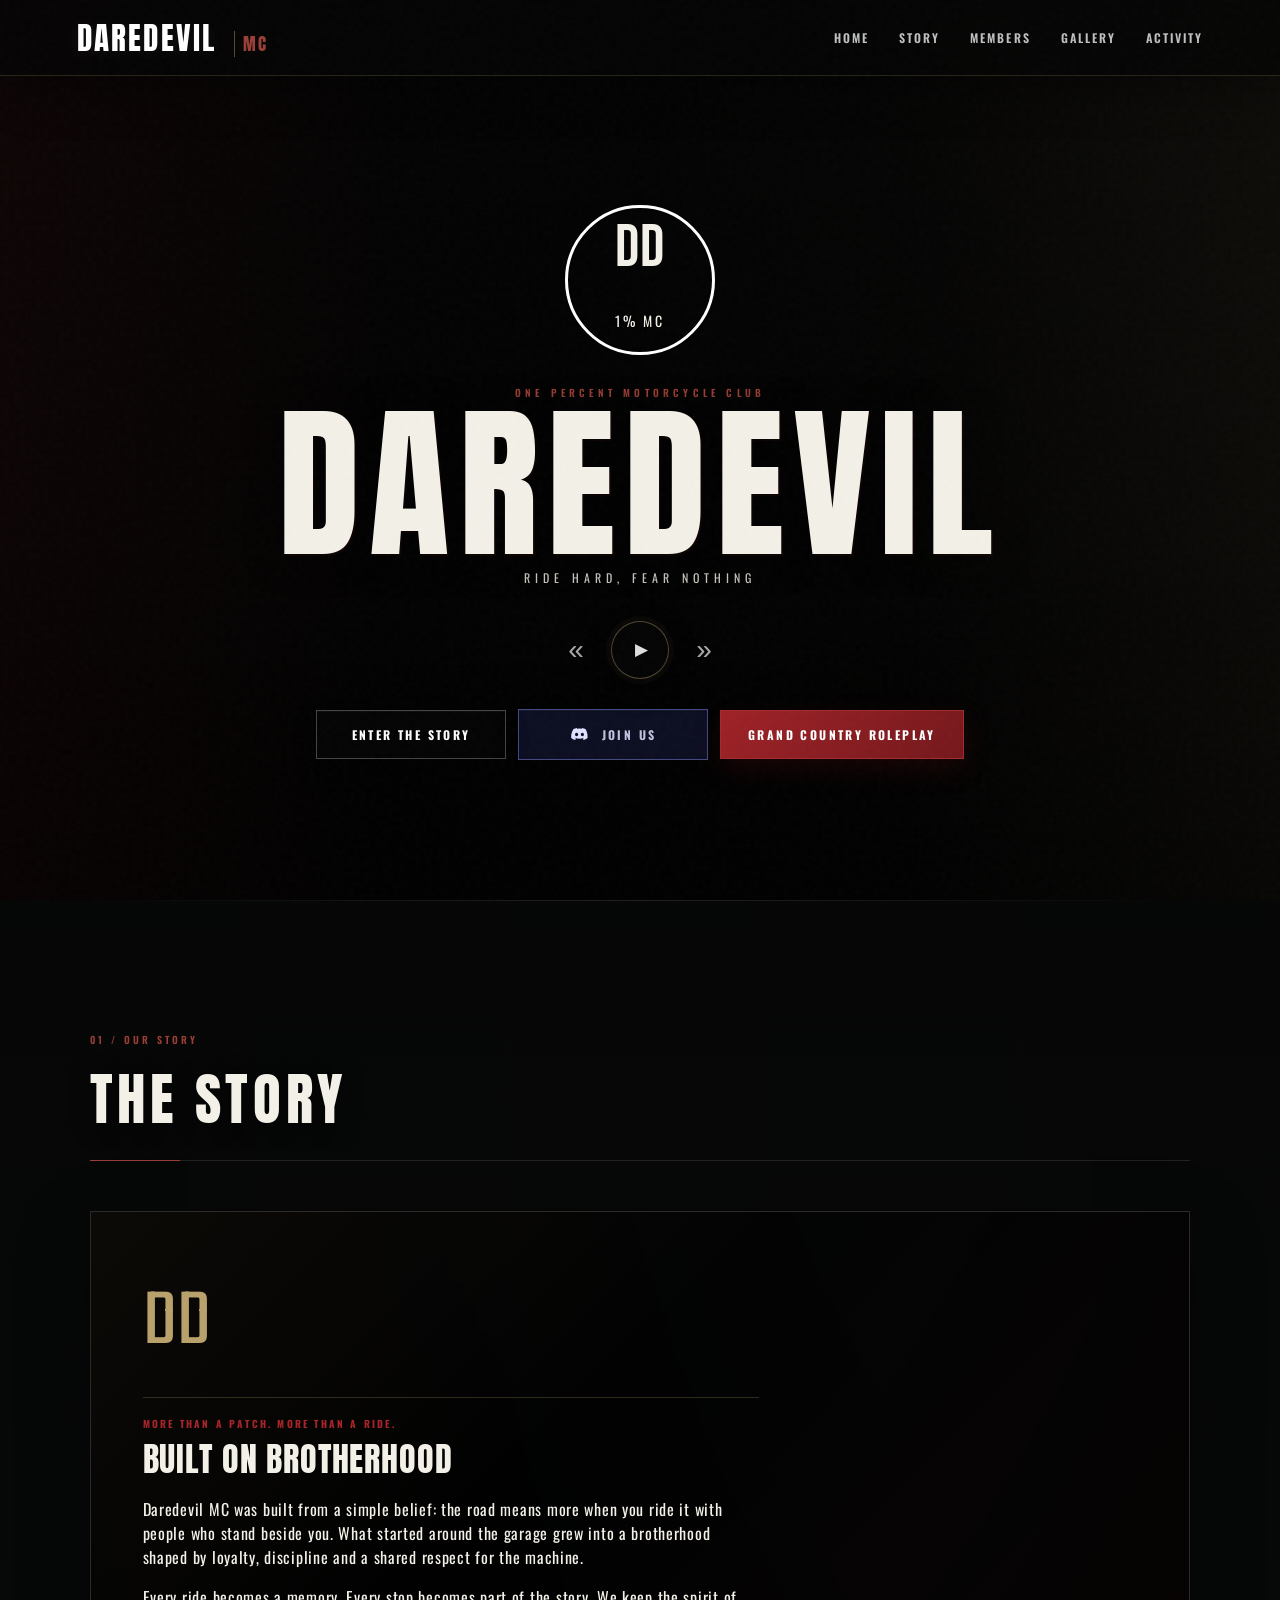
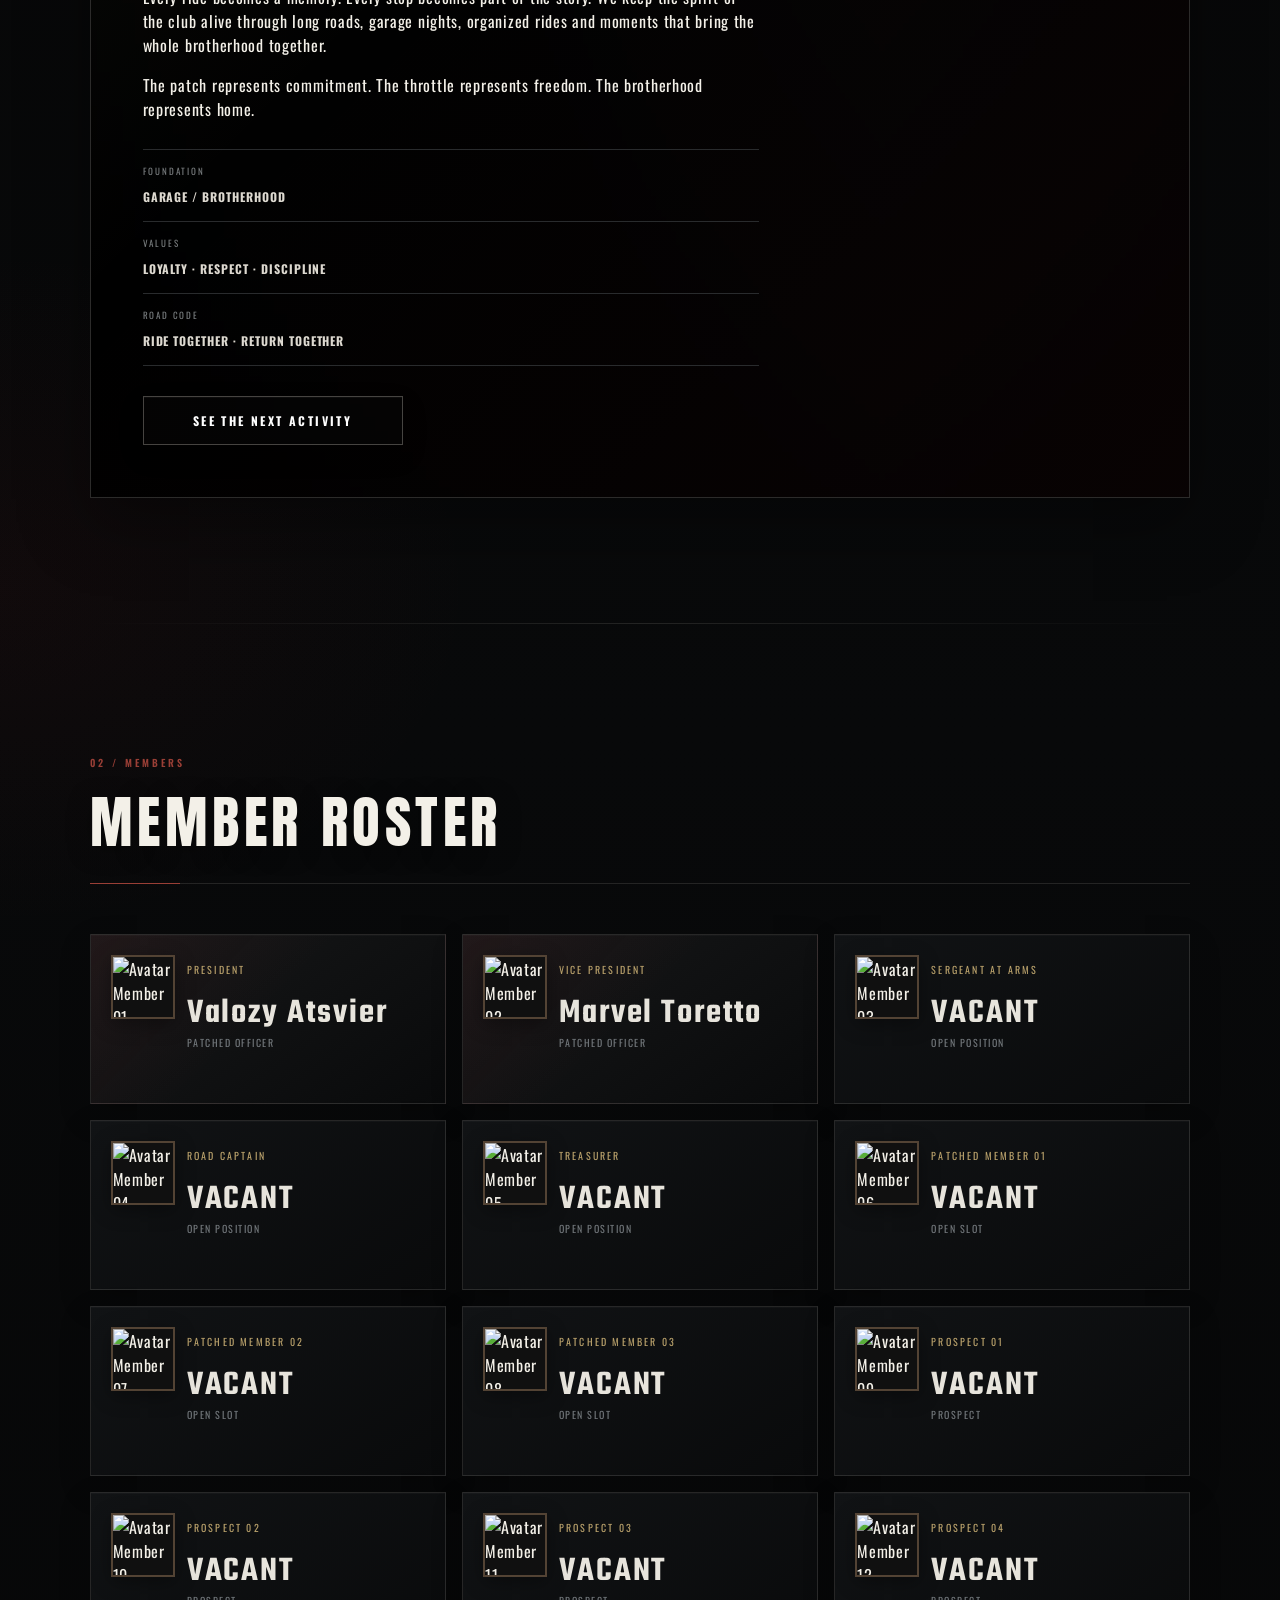
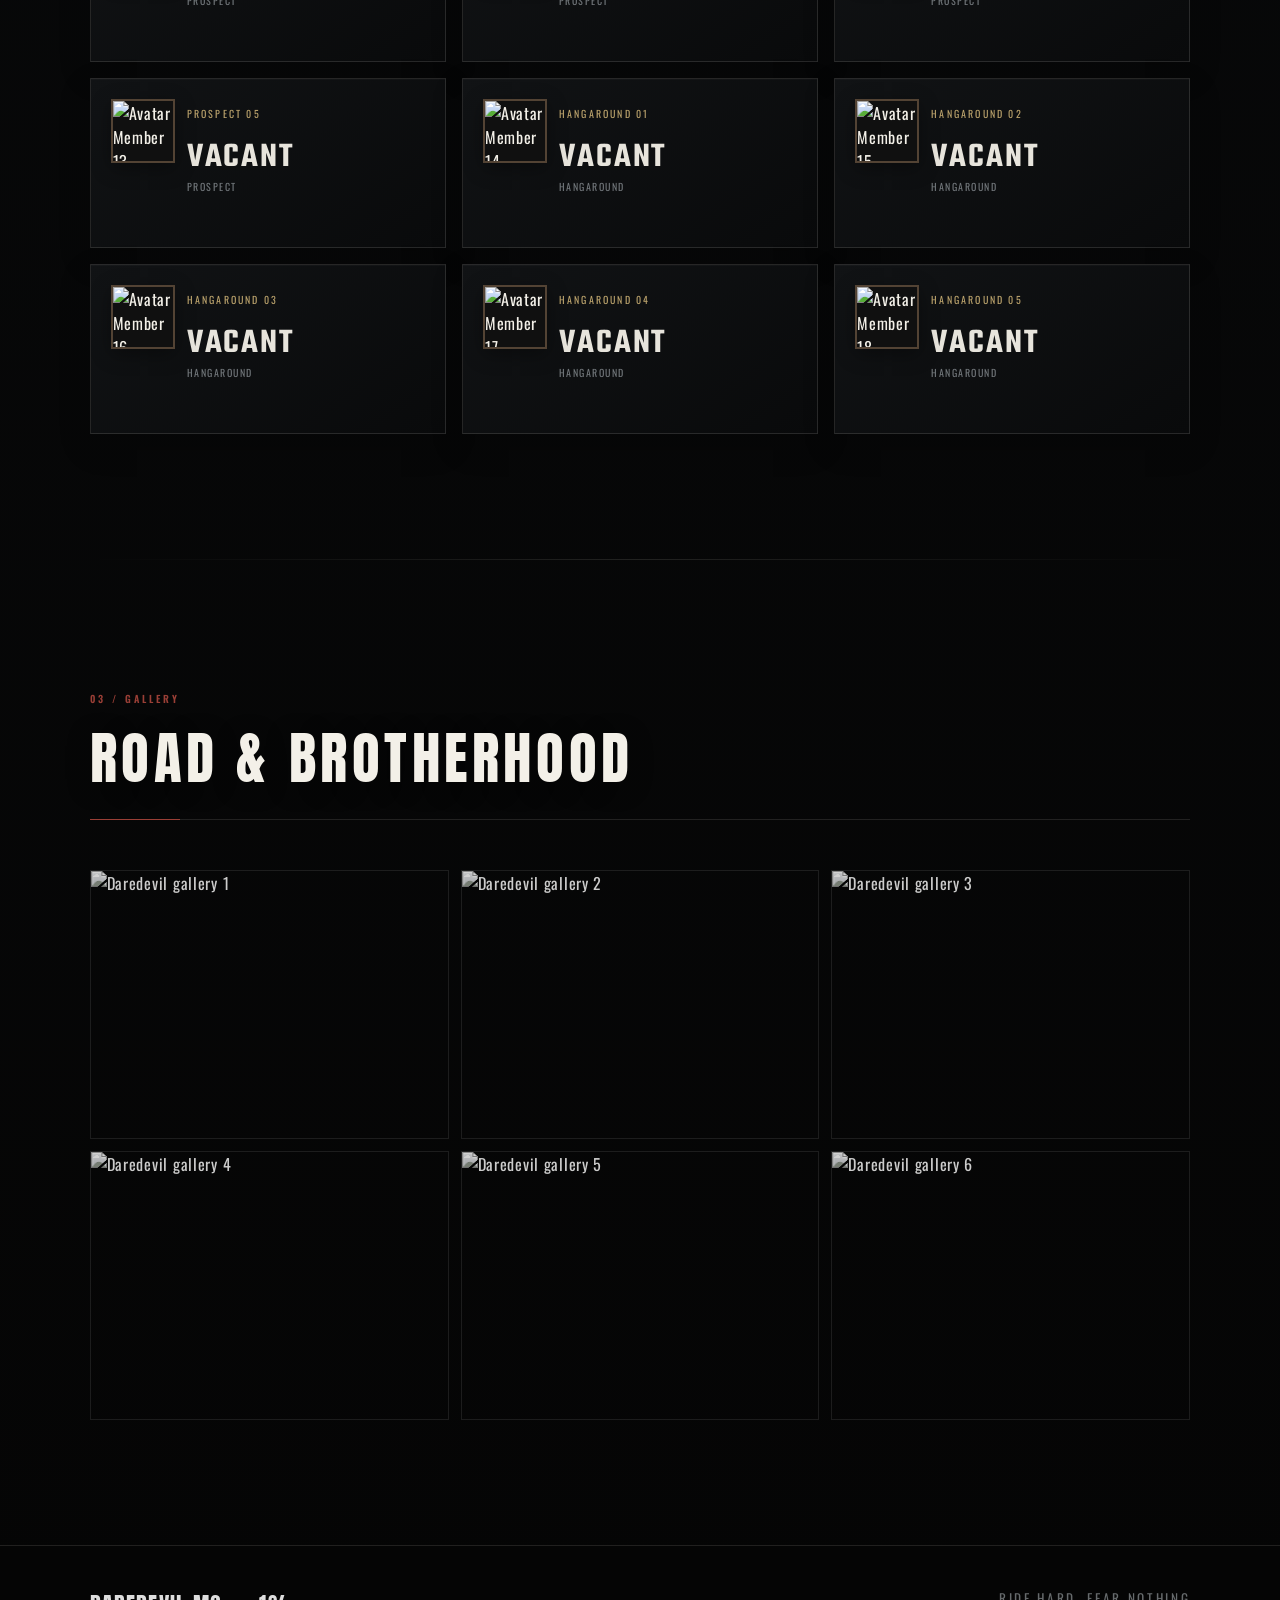
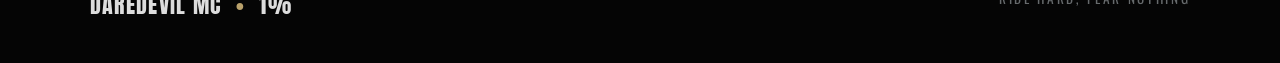
==== commit 2b3c35b8: "Add files via upload" ====
--- a/index.html
+++ b/index.html
@@ -28,7 +28,7 @@
   <div class="hero-overlay"></div>
   <div class="hero-content">
     <div class="logo-wrap">
-      <img src="logo.png" alt="Daredevil MC logo" onerror="this.style.display='none';this.nextElementSibling.style.display='grid'">
+      <img src="assets/logo.png" alt="Daredevil MC logo" onerror="this.style.display='none';this.nextElementSibling.style.display='grid'">
       <div class="logo-fallback">DD<br><small>1% MC</small></div>
     </div>
     <p class="eyebrow">ONE PERCENT MOTORCYCLE CLUB</p>
@@ -85,109 +85,109 @@
   </div>
   <div class="roster">
     <article class="member-card featured">
-      <div class="member-avatar"><img src="member-01.jpg" alt="Avatar Member 01" loading="lazy"></div>
+      <div class="member-avatar"><img src="assets/member-01.jpg" alt="Avatar Member 01" loading="lazy"></div>
       <span class="rank">PRESIDENT</span>
       <h3>Valozy Atsvier</h3>
       <p>PATCHED OFFICER</p>
     </article>
     <article class="member-card featured">
-      <div class="member-avatar"><img src="member-02.jpg" alt="Avatar Member 02" loading="lazy"></div>
+      <div class="member-avatar"><img src="assets/member-02.jpg" alt="Avatar Member 02" loading="lazy"></div>
       <span class="rank">VICE PRESIDENT</span>
       <h3>Marvel Toretto</h3>
       <p>PATCHED OFFICER</p>
     </article>
     <article class="member-card">
-      <div class="member-avatar"><img src="member-03.jpg" alt="Avatar Member 03" loading="lazy"></div>
+      <div class="member-avatar"><img src="assets/member-03.jpg" alt="Avatar Member 03" loading="lazy"></div>
       <span class="rank">SERGEANT AT ARMS</span>
       <h3>VACANT</h3>
       <p>OPEN POSITION</p>
     </article>
     <article class="member-card">
-      <div class="member-avatar"><img src="member-04.jpg" alt="Avatar Member 04" loading="lazy"></div>
+      <div class="member-avatar"><img src="assets/member-04.jpg" alt="Avatar Member 04" loading="lazy"></div>
       <span class="rank">ROAD CAPTAIN</span>
       <h3>VACANT</h3>
       <p>OPEN POSITION</p>
     </article>
     <article class="member-card">
-      <div class="member-avatar"><img src="member-05.jpg" alt="Avatar Member 05" loading="lazy"></div>
+      <div class="member-avatar"><img src="assets/member-05.jpg" alt="Avatar Member 05" loading="lazy"></div>
       <span class="rank">TREASURER</span>
       <h3>VACANT</h3>
       <p>OPEN POSITION</p>
     </article>
     <article class="member-card">
-      <div class="member-avatar"><img src="member-06.jpg" alt="Avatar Member 06" loading="lazy"></div>
+      <div class="member-avatar"><img src="assets/member-06.jpg" alt="Avatar Member 06" loading="lazy"></div>
       <span class="rank">PATCHED MEMBER 01</span>
       <h3>VACANT</h3>
       <p>OPEN SLOT</p>
     </article>
     <article class="member-card">
-      <div class="member-avatar"><img src="member-07.jpg" alt="Avatar Member 07" loading="lazy"></div>
+      <div class="member-avatar"><img src="assets/member-07.jpg" alt="Avatar Member 07" loading="lazy"></div>
       <span class="rank">PATCHED MEMBER 02</span>
       <h3>VACANT</h3>
       <p>OPEN SLOT</p>
     </article>
     <article class="member-card">
-      <div class="member-avatar"><img src="member-08.jpg" alt="Avatar Member 08" loading="lazy"></div>
+      <div class="member-avatar"><img src="assets/member-08.jpg" alt="Avatar Member 08" loading="lazy"></div>
       <span class="rank">PATCHED MEMBER 03</span>
       <h3>VACANT</h3>
       <p>OPEN SLOT</p>
     </article>
     <article class="member-card">
-      <div class="member-avatar"><img src="member-09.jpg" alt="Avatar Member 09" loading="lazy"></div>
+      <div class="member-avatar"><img src="assets/member-09.jpg" alt="Avatar Member 09" loading="lazy"></div>
       <span class="rank">PROSPECT 01</span>
       <h3>VACANT</h3>
       <p>PROSPECT</p>
     </article>
     <article class="member-card">
-      <div class="member-avatar"><img src="member-10.jpg" alt="Avatar Member 10" loading="lazy"></div>
+      <div class="member-avatar"><img src="assets/member-10.jpg" alt="Avatar Member 10" loading="lazy"></div>
       <span class="rank">PROSPECT 02</span>
       <h3>VACANT</h3>
       <p>PROSPECT</p>
     </article>
     <article class="member-card">
-      <div class="member-avatar"><img src="member-11.jpg" alt="Avatar Member 11" loading="lazy"></div>
+      <div class="member-avatar"><img src="assets/member-11.jpg" alt="Avatar Member 11" loading="lazy"></div>
       <span class="rank">PROSPECT 03</span>
       <h3>VACANT</h3>
       <p>PROSPECT</p>
     </article>
     <article class="member-card">
-      <div class="member-avatar"><img src="member-12.jpg" alt="Avatar Member 12" loading="lazy"></div>
+      <div class="member-avatar"><img src="assets/member-12.jpg" alt="Avatar Member 12" loading="lazy"></div>
       <span class="rank">PROSPECT 04</span>
       <h3>VACANT</h3>
       <p>PROSPECT</p>
     </article>
     <article class="member-card">
-      <div class="member-avatar"><img src="member-13.jpg" alt="Avatar Member 13" loading="lazy"></div>
+      <div class="member-avatar"><img src="assets/member-13.jpg" alt="Avatar Member 13" loading="lazy"></div>
       <span class="rank">PROSPECT 05</span>
       <h3>VACANT</h3>
       <p>PROSPECT</p>
     </article>
     <article class="member-card">
-      <div class="member-avatar"><img src="member-14.jpg" alt="Avatar Member 14" loading="lazy"></div>
+      <div class="member-avatar"><img src="assets/member-14.jpg" alt="Avatar Member 14" loading="lazy"></div>
       <span class="rank">HANGAROUND 01</span>
       <h3>VACANT</h3>
       <p>HANGAROUND</p>
     </article>
     <article class="member-card">
-      <div class="member-avatar"><img src="member-15.jpg" alt="Avatar Member 15" loading="lazy"></div>
+      <div class="member-avatar"><img src="assets/member-15.jpg" alt="Avatar Member 15" loading="lazy"></div>
       <span class="rank">HANGAROUND 02</span>
       <h3>VACANT</h3>
       <p>HANGAROUND</p>
     </article>
     <article class="member-card">
-      <div class="member-avatar"><img src="member-16.jpg" alt="Avatar Member 16" loading="lazy"></div>
+      <div class="member-avatar"><img src="assets/member-16.jpg" alt="Avatar Member 16" loading="lazy"></div>
       <span class="rank">HANGAROUND 03</span>
       <h3>VACANT</h3>
       <p>HANGAROUND</p>
     </article>
     <article class="member-card">
-      <div class="member-avatar"><img src="member-17.jpg" alt="Avatar Member 17" loading="lazy"></div>
+      <div class="member-avatar"><img src="assets/member-17.jpg" alt="Avatar Member 17" loading="lazy"></div>
       <span class="rank">HANGAROUND 04</span>
       <h3>VACANT</h3>
       <p>HANGAROUND</p>
     </article>
     <article class="member-card">
-      <div class="member-avatar"><img src="member-18.jpg" alt="Avatar Member 18" loading="lazy"></div>
+      <div class="member-avatar"><img src="assets/member-18.jpg" alt="Avatar Member 18" loading="lazy"></div>
       <span class="rank">HANGAROUND 05</span>
       <h3>VACANT</h3>
       <p>HANGAROUND</p>
@@ -201,12 +201,12 @@
     <h2>ROAD & BROTHERHOOD</h2>
   </div>
   <div class="gallery-grid">
-    <img src="gallery-01.jpg" alt="Daredevil gallery 1">
-    <img src="gallery-02.jpg" alt="Daredevil gallery 2">
-    <img src="gallery-03.jpg" alt="Daredevil gallery 3">
-    <img src="gallery-04.jpg" alt="Daredevil gallery 4">
-    <img src="/gallery-05.jpg" alt="Daredevil gallery 5">
-    <img src="gallery-06.jpg" alt="Daredevil gallery 6">
+    <img src="assets/gallery-01.jpg" alt="Daredevil gallery 1">
+    <img src="assets/gallery-02.jpg" alt="Daredevil gallery 2">
+    <img src="assets/gallery-03.jpg" alt="Daredevil gallery 3">
+    <img src="assets/gallery-04.jpg" alt="Daredevil gallery 4">
+    <img src="assets/gallery-05.jpg" alt="Daredevil gallery 5">
+    <img src="assets/gallery-06.jpg" alt="Daredevil gallery 6">
   </div>
 </main>
 
--- a/style.css
+++ b/style.css
@@ -1,4 +1,4 @@
-*{box-sizing:border-box}html{scroll-behavior:smooth}body{margin:0;background:#070707;color:#f4f4f4;font-family:"Oswald",Arial,sans-serif;letter-spacing:.04em}.topbar{position:fixed;z-index:20;top:0;left:0;right:0;height:72px;display:flex;align-items:center;justify-content:space-between;padding:0 6vw;background:rgba(5,5,5,.9);border-bottom:1px solid #252525;backdrop-filter:blur(10px)}.brand{font-family:"Bebas Neue",sans-serif;font-size:29px;color:#fff;text-decoration:none;letter-spacing:.08em}.brand span{font-size:17px;border-left:1px solid #777;margin-left:8px;padding-left:8px}nav{display:flex;gap:32px}nav a{color:#ddd;text-decoration:none;font-size:14px;font-weight:600;transition:.2s}nav a:hover{color:#fff;transform:translateY(-1px)}.menu-btn{display:none;background:none;border:0;color:#fff;font-size:27px}.hero{min-height:100svh;position:relative;display:grid;place-items:center;text-align:center;background:linear-gradient(rgba(0,0,0,.62),rgba(0,0,0,.86)),url("hero.png") center/cover fixed}.hero-overlay{position:absolute;inset:0;background:radial-gradient(circle at center,transparent 0,rgba(0,0,0,.35) 55%,rgba(0,0,0,.9) 100%)}.hero-content{position:relative;z-index:1;padding:100px 20px 50px}.logo-wrap{width:180px;height:180px;margin:0 auto 15px;display:grid;place-items:center}.logo-wrap img{max-width:100%;max-height:100%;object-fit:contain;filter:grayscale(1) contrast(1.2)}.logo-fallback{display:none;width:150px;height:150px;border:3px solid #fff;border-radius:50%;place-items:center;font-family:"Bebas Neue";font-size:60px;line-height:.65}.logo-fallback small{font:14px Oswald;letter-spacing:.2em}.eyebrow{font-size:12px;letter-spacing:.3em;color:#aaa}.hero h1{font:clamp(72px,14vw,170px)/.8 "Bebas Neue",sans-serif;letter-spacing:.04em;margin:18px 0}.motto{font-size:14px;letter-spacing:.35em;margin:0 0 35px;color:#ccc}.btn{display:inline-block;padding:14px 25px;border:1px solid #fff;color:#fff;text-decoration:none;font-size:12px;font-weight:700;letter-spacing:.18em;transition:.25s}.btn:hover{background:#fff;color:#000}.section{padding:110px 7vw}.section-head{border-bottom:1px solid #2c2c2c;padding-bottom:18px;margin-bottom:45px}.section-head span{font-size:11px;color:#777;letter-spacing:.25em}.section-head h2{font:55px "Bebas Neue";margin:7px 0 0;letter-spacing:.08em}.chapter-grid{display:grid;grid-template-columns:1.2fr .8fr;gap:50px}.chapter-card{border:1px solid #2c2c2c;padding:45px;background:linear-gradient(145deg,#111,#080808)}.chapter-mark{font:70px "Bebas Neue";border-bottom:1px solid #444;padding-bottom:15px;margin-bottom:22px}.chapter-card h3{font-size:25px;margin:0 0 12px}.chapter-card p{color:#999;line-height:1.8;max-width:650px}.facts{border-left:1px solid #2b2b2b}.facts div{padding:20px 25px;border-bottom:1px solid #252525}.facts span{display:block;font-size:10px;color:#777;letter-spacing:.2em;margin-bottom:6px}.facts strong{font-size:17px}.roster{display:grid;grid-template-columns:repeat(3,1fr);gap:14px}.member-card{min-height:145px;padding:25px;background:#0d0d0d;border:1px solid #252525;position:relative;overflow:hidden}.member-card:before{content:"";position:absolute;left:0;top:0;bottom:0;width:3px;background:#fff;transform:scaleY(0);transform-origin:bottom;transition:.25s}.member-card:hover:before{transform:scaleY(1)}.member-card.featured{background:linear-gradient(135deg,#161616,#090909)}.rank{font-size:10px;color:#888;letter-spacing:.18em}.member-card h3{font:30px "Bebas Neue";margin:18px 0 5px;letter-spacing:.06em}.member-card p{margin:0;font-size:10px;color:#666;letter-spacing:.15em}.gallery-grid{display:grid;grid-template-columns:repeat(3,1fr);gap:10px}.gallery-grid img{width:100%;aspect-ratio:4/3;object-fit:cover;filter:grayscale(1);border:1px solid #222;transition:.3s}.gallery-grid img:hover{filter:grayscale(0);transform:scale(1.015)}.gallery-note{color:#777;font-size:12px;line-height:1.7;margin-top:22px}.gallery-note code{color:#bbb}footer{border-top:1px solid #222;padding:35px 7vw;display:flex;justify-content:space-between;color:#888}footer div{font-family:"Bebas Neue";font-size:22px;color:#ddd}footer span{margin:0 8px;color:#fff}footer small{letter-spacing:.2em}@media(max-width:800px){nav{display:none}.menu-btn{display:block}.topbar.open nav{display:flex;position:absolute;top:72px;left:0;right:0;background:#080808;padding:22px 7vw;flex-direction:column;gap:20px;border-bottom:1px solid #222}.chapter-grid{grid-template-columns:1fr}.roster{grid-template-columns:1fr 1fr}.gallery-grid{grid-template-columns:1fr 1fr}.section{padding:85px 5vw}.section-head h2{font-size:45px}}@media(max-width:500px){.roster,.gallery-grid{grid-template-columns:1fr}.hero h1{font-size:85px}.motto{letter-spacing:.2em}footer{display:block}footer small{display:block;margin-top:10px}}
+*{box-sizing:border-box}html{scroll-behavior:smooth}body{margin:0;background:#070707;color:#f4f4f4;font-family:"Oswald",Arial,sans-serif;letter-spacing:.04em}.topbar{position:fixed;z-index:20;top:0;left:0;right:0;height:72px;display:flex;align-items:center;justify-content:space-between;padding:0 6vw;background:rgba(5,5,5,.9);border-bottom:1px solid #252525;backdrop-filter:blur(10px)}.brand{font-family:"Bebas Neue",sans-serif;font-size:29px;color:#fff;text-decoration:none;letter-spacing:.08em}.brand span{font-size:17px;border-left:1px solid #777;margin-left:8px;padding-left:8px}nav{display:flex;gap:32px}nav a{color:#ddd;text-decoration:none;font-size:14px;font-weight:600;transition:.2s}nav a:hover{color:#fff;transform:translateY(-1px)}.menu-btn{display:none;background:none;border:0;color:#fff;font-size:27px}.hero{min-height:100svh;position:relative;display:grid;place-items:center;text-align:center;background:linear-gradient(rgba(0,0,0,.62),rgba(0,0,0,.86)),url("assets/hero1.png") center/cover fixed}.hero-overlay{position:absolute;inset:0;background:radial-gradient(circle at center,transparent 0,rgba(0,0,0,.35) 55%,rgba(0,0,0,.9) 100%)}.hero-content{position:relative;z-index:1;padding:100px 20px 50px}.logo-wrap{width:180px;height:180px;margin:0 auto 15px;display:grid;place-items:center}.logo-wrap img{max-width:100%;max-height:100%;object-fit:contain;filter:grayscale(1) contrast(1.2)}.logo-fallback{display:none;width:150px;height:150px;border:3px solid #fff;border-radius:50%;place-items:center;font-family:"Bebas Neue";font-size:60px;line-height:.65}.logo-fallback small{font:14px Oswald;letter-spacing:.2em}.eyebrow{font-size:12px;letter-spacing:.3em;color:#aaa}.hero h1{font:clamp(72px,14vw,170px)/.8 "Bebas Neue",sans-serif;letter-spacing:.04em;margin:18px 0}.motto{font-size:14px;letter-spacing:.35em;margin:0 0 35px;color:#ccc}.btn{display:inline-block;padding:14px 25px;border:1px solid #fff;color:#fff;text-decoration:none;font-size:12px;font-weight:700;letter-spacing:.18em;transition:.25s}.btn:hover{background:#fff;color:#000}.section{padding:110px 7vw}.section-head{border-bottom:1px solid #2c2c2c;padding-bottom:18px;margin-bottom:45px}.section-head span{font-size:11px;color:#777;letter-spacing:.25em}.section-head h2{font:55px "Bebas Neue";margin:7px 0 0;letter-spacing:.08em}.chapter-grid{display:grid;grid-template-columns:1.2fr .8fr;gap:50px}.chapter-card{border:1px solid #2c2c2c;padding:45px;background:linear-gradient(145deg,#111,#080808)}.chapter-mark{font:70px "Bebas Neue";border-bottom:1px solid #444;padding-bottom:15px;margin-bottom:22px}.chapter-card h3{font-size:25px;margin:0 0 12px}.chapter-card p{color:#999;line-height:1.8;max-width:650px}.facts{border-left:1px solid #2b2b2b}.facts div{padding:20px 25px;border-bottom:1px solid #252525}.facts span{display:block;font-size:10px;color:#777;letter-spacing:.2em;margin-bottom:6px}.facts strong{font-size:17px}.roster{display:grid;grid-template-columns:repeat(3,1fr);gap:14px}.member-card{min-height:145px;padding:25px;background:#0d0d0d;border:1px solid #252525;position:relative;overflow:hidden}.member-card:before{content:"";position:absolute;left:0;top:0;bottom:0;width:3px;background:#fff;transform:scaleY(0);transform-origin:bottom;transition:.25s}.member-card:hover:before{transform:scaleY(1)}.member-card.featured{background:linear-gradient(135deg,#161616,#090909)}.rank{font-size:10px;color:#888;letter-spacing:.18em}.member-card h3{font:30px "Bebas Neue";margin:18px 0 5px;letter-spacing:.06em}.member-card p{margin:0;font-size:10px;color:#666;letter-spacing:.15em}.gallery-grid{display:grid;grid-template-columns:repeat(3,1fr);gap:10px}.gallery-grid img{width:100%;aspect-ratio:4/3;object-fit:cover;filter:grayscale(1);border:1px solid #222;transition:.3s}.gallery-grid img:hover{filter:grayscale(0);transform:scale(1.015)}.gallery-note{color:#777;font-size:12px;line-height:1.7;margin-top:22px}.gallery-note code{color:#bbb}footer{border-top:1px solid #222;padding:35px 7vw;display:flex;justify-content:space-between;color:#888}footer div{font-family:"Bebas Neue";font-size:22px;color:#ddd}footer span{margin:0 8px;color:#fff}footer small{letter-spacing:.2em}@media(max-width:800px){nav{display:none}.menu-btn{display:block}.topbar.open nav{display:flex;position:absolute;top:72px;left:0;right:0;background:#080808;padding:22px 7vw;flex-direction:column;gap:20px;border-bottom:1px solid #222}.chapter-grid{grid-template-columns:1fr}.roster{grid-template-columns:1fr 1fr}.gallery-grid{grid-template-columns:1fr 1fr}.section{padding:85px 5vw}.section-head h2{font-size:45px}}@media(max-width:500px){.roster,.gallery-grid{grid-template-columns:1fr}.hero h1{font-size:85px}.motto{letter-spacing:.2em}footer{display:block}footer small{display:block;margin-top:10px}}
 
 .hero-actions{display:flex;justify-content:center;align-items:center;gap:12px;flex-wrap:wrap}
 .btn{min-width:175px;text-align:center}
@@ -753,3 +753,56 @@
     font-size:30px;
   }
 }
+
+
+/* ===== FINAL IMAGE FIXES ===== */
+:root{
+  --photo-red:#9a3f36;
+  --photo-rust:#8b5a4d;
+  --photo-gold:#b08b68;
+}
+.hero{
+  background-image:
+    linear-gradient(180deg,rgba(0,0,0,.42),rgba(0,0,0,.78)),
+    linear-gradient(90deg,rgba(80,24,20,.10),transparent 45%,rgba(176,139,104,.06)),
+    url("assets/hero1.png");
+  background-position:center center;
+  background-size:cover;
+  background-repeat:no-repeat;
+  background-attachment:scroll;
+}
+.logo-wrap img{
+  display:block;
+  width:100%;
+  height:100%;
+  object-fit:contain;
+  /* Keep the original logo colours from logo.png. */
+  filter:drop-shadow(0 0 16px rgba(154,63,54,.22));
+}
+.member-avatar{
+  background:#101010;
+  border:2px solid rgba(176,139,104,.42);
+}
+.member-avatar img{
+  display:block;
+  width:100%;
+  height:100%;
+  object-fit:cover;
+  object-position:center;
+  /* Never desaturate member photos. */
+  filter:none !important;
+  opacity:1 !important;
+}
+.member-card:hover .member-avatar{
+  border-color:var(--photo-red);
+  box-shadow:0 0 18px rgba(154,63,54,.18);
+}
+.section-head:after{
+  background:var(--photo-red);
+}
+.eyebrow,.section-head span{
+  color:var(--photo-red);
+}
+.brand span{
+  color:var(--photo-red);
+}
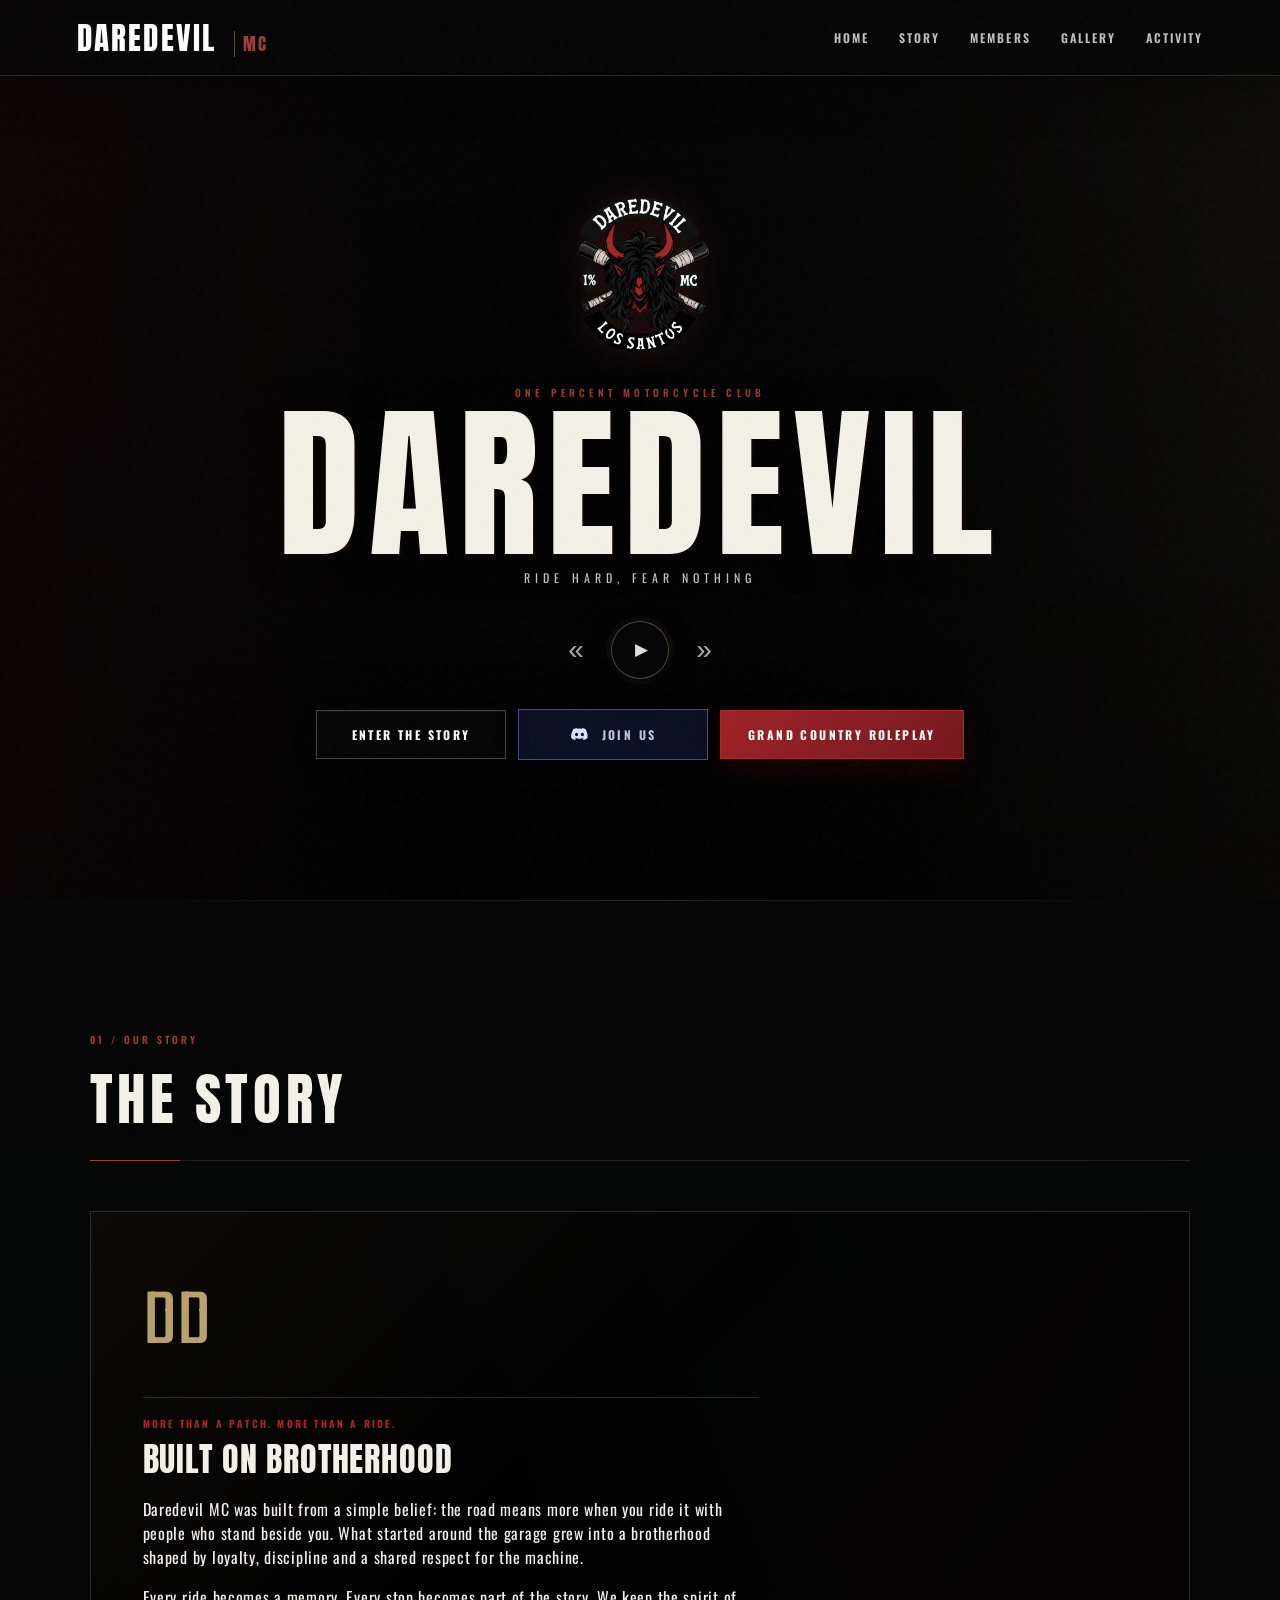
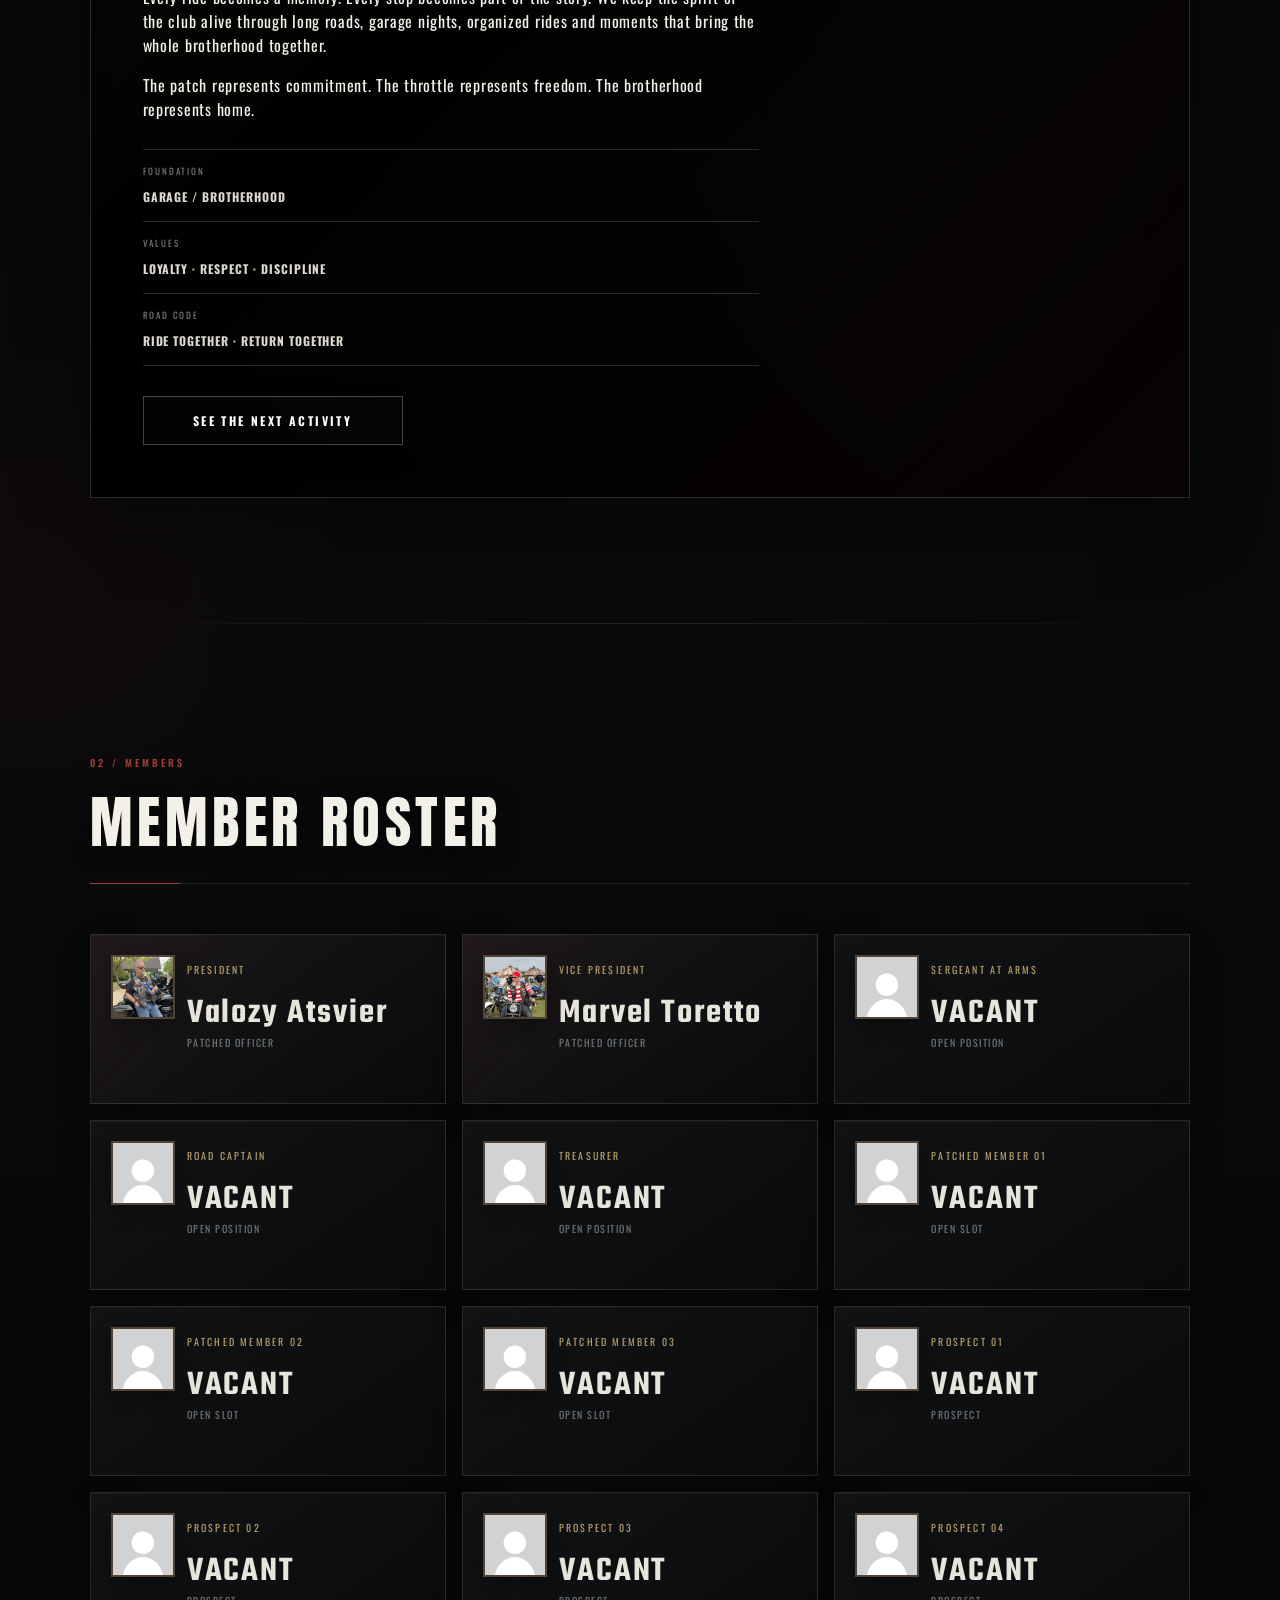
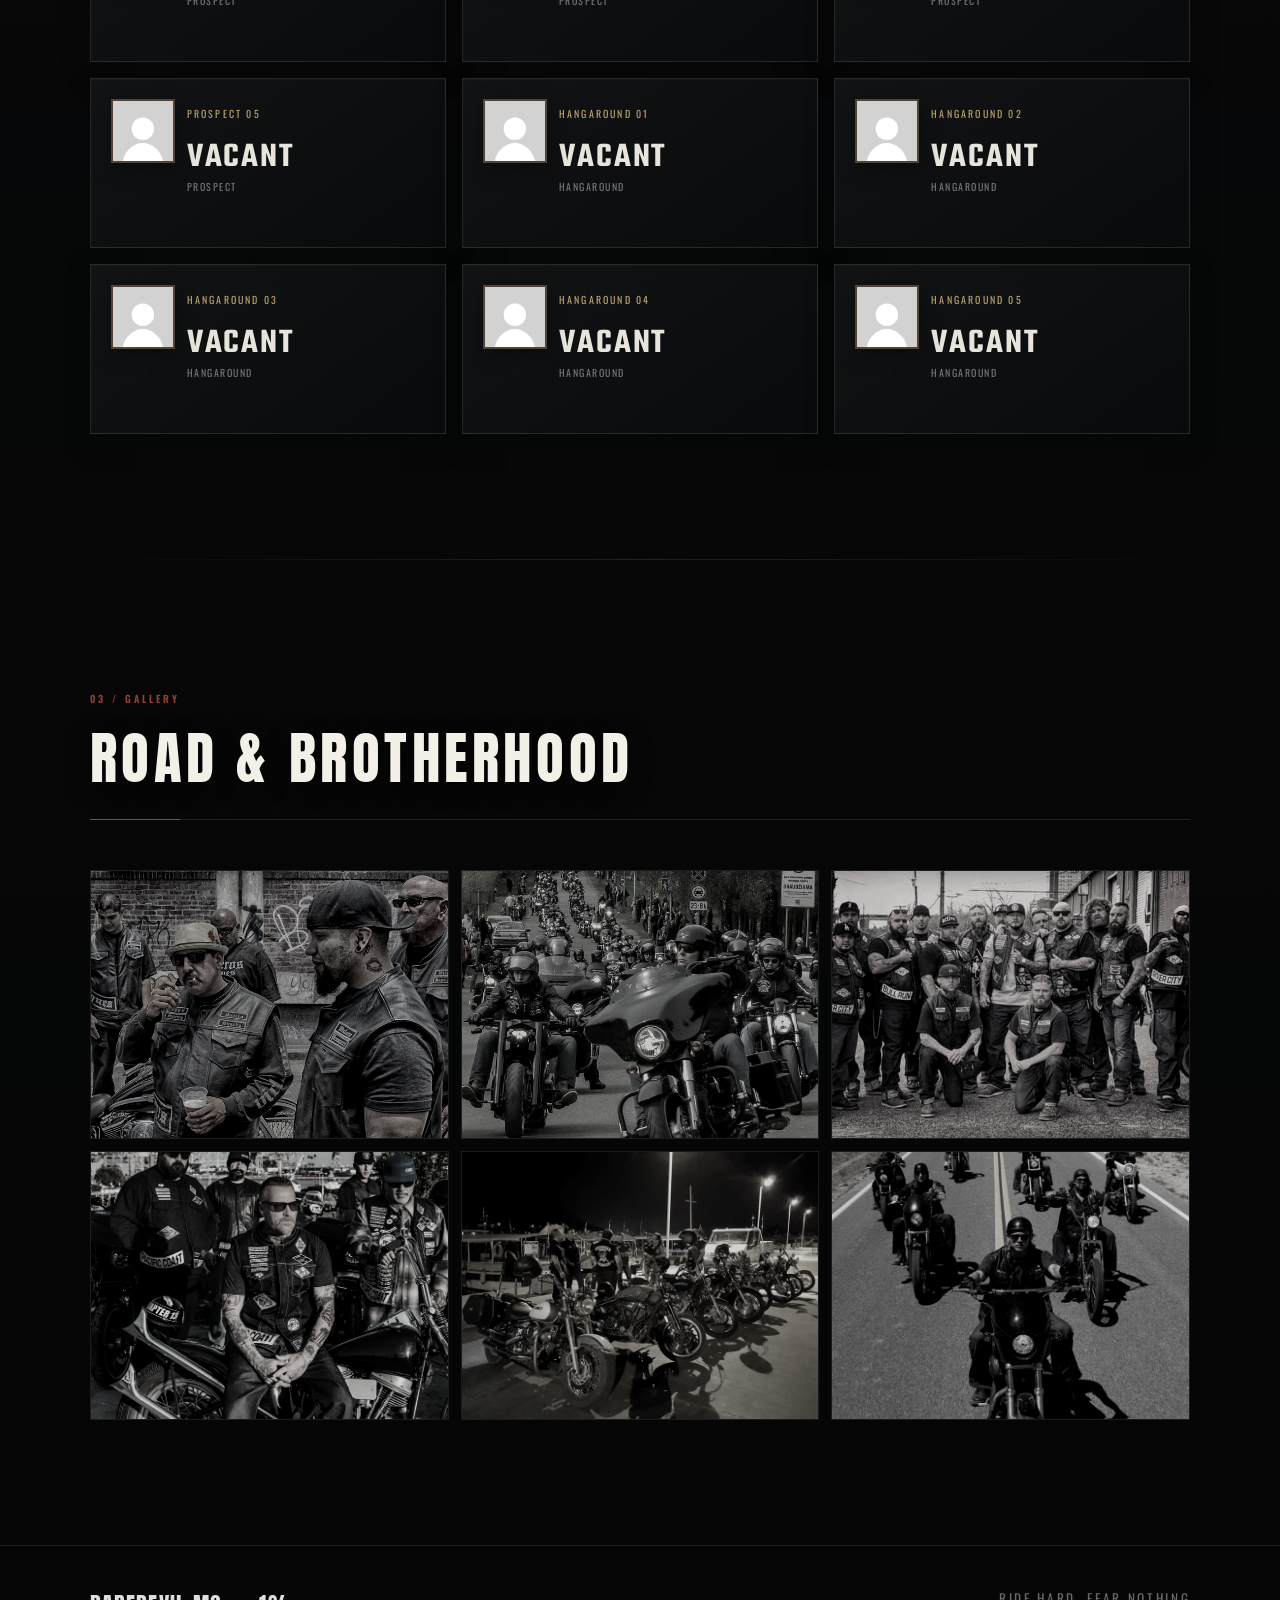
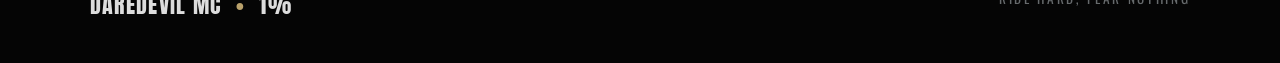
==== commit bd54552e: "Add files via upload" ====
--- a/index.html
+++ b/index.html
@@ -4,7 +4,7 @@
   <meta charset="UTF-8">
   <meta name="viewport" content="width=device-width, initial-scale=1.0">
   <meta name="theme-color" content="#050505">
-  <title>DAREDEVIL MC — 1%</title>
+  <title>DAREDEVIL MC 1%</title>
   <link rel="preconnect" href="https://fonts.googleapis.com">
 <link rel="preconnect" href="https://fonts.gstatic.com" crossorigin>
 <link href="https://fonts.googleapis.com/css2?family=Anton&family=Bebas+Neue&family=Oswald:wght@400;500;600;700&family=Teko:wght@400;500;600;700&display=swap" rel="stylesheet">
@@ -28,7 +28,7 @@
   <div class="hero-overlay"></div>
   <div class="hero-content">
     <div class="logo-wrap">
-      <img src="assets/logo.png" alt="Daredevil MC logo" onerror="this.style.display='none';this.nextElementSibling.style.display='grid'">
+      <img src="logo.png" alt="Daredevil MC logo" onerror="this.style.display='none';this.nextElementSibling.style.display='grid'">
       <div class="logo-fallback">DD<br><small>1% MC</small></div>
     </div>
     <p class="eyebrow">ONE PERCENT MOTORCYCLE CLUB</p>
@@ -85,109 +85,109 @@
   </div>
   <div class="roster">
     <article class="member-card featured">
-      <div class="member-avatar"><img src="assets/member-01.jpg" alt="Avatar Member 01" loading="lazy"></div>
+      <div class="member-avatar"><img src="member-01.jpg" alt="Avatar Member 01" loading="lazy"></div>
       <span class="rank">PRESIDENT</span>
       <h3>Valozy Atsvier</h3>
       <p>PATCHED OFFICER</p>
     </article>
     <article class="member-card featured">
-      <div class="member-avatar"><img src="assets/member-02.jpg" alt="Avatar Member 02" loading="lazy"></div>
+      <div class="member-avatar"><img src="member-02.jpg" alt="Avatar Member 02" loading="lazy"></div>
       <span class="rank">VICE PRESIDENT</span>
       <h3>Marvel Toretto</h3>
       <p>PATCHED OFFICER</p>
     </article>
     <article class="member-card">
-      <div class="member-avatar"><img src="assets/member-03.jpg" alt="Avatar Member 03" loading="lazy"></div>
+      <div class="member-avatar"><img src="member-03.jpg" alt="Avatar Member 03" loading="lazy"></div>
       <span class="rank">SERGEANT AT ARMS</span>
       <h3>VACANT</h3>
       <p>OPEN POSITION</p>
     </article>
     <article class="member-card">
-      <div class="member-avatar"><img src="assets/member-04.jpg" alt="Avatar Member 04" loading="lazy"></div>
+      <div class="member-avatar"><img src="member-04.jpg" alt="Avatar Member 04" loading="lazy"></div>
       <span class="rank">ROAD CAPTAIN</span>
       <h3>VACANT</h3>
       <p>OPEN POSITION</p>
     </article>
     <article class="member-card">
-      <div class="member-avatar"><img src="assets/member-05.jpg" alt="Avatar Member 05" loading="lazy"></div>
+      <div class="member-avatar"><img src="member-05.jpg" alt="Avatar Member 05" loading="lazy"></div>
       <span class="rank">TREASURER</span>
       <h3>VACANT</h3>
       <p>OPEN POSITION</p>
     </article>
     <article class="member-card">
-      <div class="member-avatar"><img src="assets/member-06.jpg" alt="Avatar Member 06" loading="lazy"></div>
+      <div class="member-avatar"><img src="member-06.jpg" alt="Avatar Member 06" loading="lazy"></div>
       <span class="rank">PATCHED MEMBER 01</span>
       <h3>VACANT</h3>
       <p>OPEN SLOT</p>
     </article>
     <article class="member-card">
-      <div class="member-avatar"><img src="assets/member-07.jpg" alt="Avatar Member 07" loading="lazy"></div>
+      <div class="member-avatar"><img src="member-07.jpg" alt="Avatar Member 07" loading="lazy"></div>
       <span class="rank">PATCHED MEMBER 02</span>
       <h3>VACANT</h3>
       <p>OPEN SLOT</p>
     </article>
     <article class="member-card">
-      <div class="member-avatar"><img src="assets/member-08.jpg" alt="Avatar Member 08" loading="lazy"></div>
+      <div class="member-avatar"><img src="member-08.jpg" alt="Avatar Member 08" loading="lazy"></div>
       <span class="rank">PATCHED MEMBER 03</span>
       <h3>VACANT</h3>
       <p>OPEN SLOT</p>
     </article>
     <article class="member-card">
-      <div class="member-avatar"><img src="assets/member-09.jpg" alt="Avatar Member 09" loading="lazy"></div>
+      <div class="member-avatar"><img src="member-09.jpg" alt="Avatar Member 09" loading="lazy"></div>
       <span class="rank">PROSPECT 01</span>
       <h3>VACANT</h3>
       <p>PROSPECT</p>
     </article>
     <article class="member-card">
-      <div class="member-avatar"><img src="assets/member-10.jpg" alt="Avatar Member 10" loading="lazy"></div>
+      <div class="member-avatar"><img src="member-10.jpg" alt="Avatar Member 10" loading="lazy"></div>
       <span class="rank">PROSPECT 02</span>
       <h3>VACANT</h3>
       <p>PROSPECT</p>
     </article>
     <article class="member-card">
-      <div class="member-avatar"><img src="assets/member-11.jpg" alt="Avatar Member 11" loading="lazy"></div>
+      <div class="member-avatar"><img src="member-11.jpg" alt="Avatar Member 11" loading="lazy"></div>
       <span class="rank">PROSPECT 03</span>
       <h3>VACANT</h3>
       <p>PROSPECT</p>
     </article>
     <article class="member-card">
-      <div class="member-avatar"><img src="assets/member-12.jpg" alt="Avatar Member 12" loading="lazy"></div>
+      <div class="member-avatar"><img src="member-12.jpg" alt="Avatar Member 12" loading="lazy"></div>
       <span class="rank">PROSPECT 04</span>
       <h3>VACANT</h3>
       <p>PROSPECT</p>
     </article>
     <article class="member-card">
-      <div class="member-avatar"><img src="assets/member-13.jpg" alt="Avatar Member 13" loading="lazy"></div>
+      <div class="member-avatar"><img src="member-13.jpg" alt="Avatar Member 13" loading="lazy"></div>
       <span class="rank">PROSPECT 05</span>
       <h3>VACANT</h3>
       <p>PROSPECT</p>
     </article>
     <article class="member-card">
-      <div class="member-avatar"><img src="assets/member-14.jpg" alt="Avatar Member 14" loading="lazy"></div>
+      <div class="member-avatar"><img src="member-14.jpg" alt="Avatar Member 14" loading="lazy"></div>
       <span class="rank">HANGAROUND 01</span>
       <h3>VACANT</h3>
       <p>HANGAROUND</p>
     </article>
     <article class="member-card">
-      <div class="member-avatar"><img src="assets/member-15.jpg" alt="Avatar Member 15" loading="lazy"></div>
+      <div class="member-avatar"><img src="member-15.jpg" alt="Avatar Member 15" loading="lazy"></div>
       <span class="rank">HANGAROUND 02</span>
       <h3>VACANT</h3>
       <p>HANGAROUND</p>
     </article>
     <article class="member-card">
-      <div class="member-avatar"><img src="assets/member-16.jpg" alt="Avatar Member 16" loading="lazy"></div>
+      <div class="member-avatar"><img src="member-16.jpg" alt="Avatar Member 16" loading="lazy"></div>
       <span class="rank">HANGAROUND 03</span>
       <h3>VACANT</h3>
       <p>HANGAROUND</p>
     </article>
     <article class="member-card">
-      <div class="member-avatar"><img src="assets/member-17.jpg" alt="Avatar Member 17" loading="lazy"></div>
+      <div class="member-avatar"><img src="member-17.jpg" alt="Avatar Member 17" loading="lazy"></div>
       <span class="rank">HANGAROUND 04</span>
       <h3>VACANT</h3>
       <p>HANGAROUND</p>
     </article>
     <article class="member-card">
-      <div class="member-avatar"><img src="assets/member-18.jpg" alt="Avatar Member 18" loading="lazy"></div>
+      <div class="member-avatar"><img src="member-18.jpg" alt="Avatar Member 18" loading="lazy"></div>
       <span class="rank">HANGAROUND 05</span>
       <h3>VACANT</h3>
       <p>HANGAROUND</p>
@@ -201,12 +201,12 @@
     <h2>ROAD & BROTHERHOOD</h2>
   </div>
   <div class="gallery-grid">
-    <img src="assets/gallery-01.jpg" alt="Daredevil gallery 1">
-    <img src="assets/gallery-02.jpg" alt="Daredevil gallery 2">
-    <img src="assets/gallery-03.jpg" alt="Daredevil gallery 3">
-    <img src="assets/gallery-04.jpg" alt="Daredevil gallery 4">
-    <img src="assets/gallery-05.jpg" alt="Daredevil gallery 5">
-    <img src="assets/gallery-06.jpg" alt="Daredevil gallery 6">
+    <img src="gallery-01.jpg" alt="Daredevil gallery 1">
+    <img src="gallery-02.jpg" alt="Daredevil gallery 2">
+    <img src="gallery-03.jpg" alt="Daredevil gallery 3">
+    <img src="gallery-04.jpg" alt="Daredevil gallery 4">
+    <img src="gallery-05.jpg" alt="Daredevil gallery 5">
+    <img src="gallery-06.jpg" alt="Daredevil gallery 6">
   </div>
 </main>
 
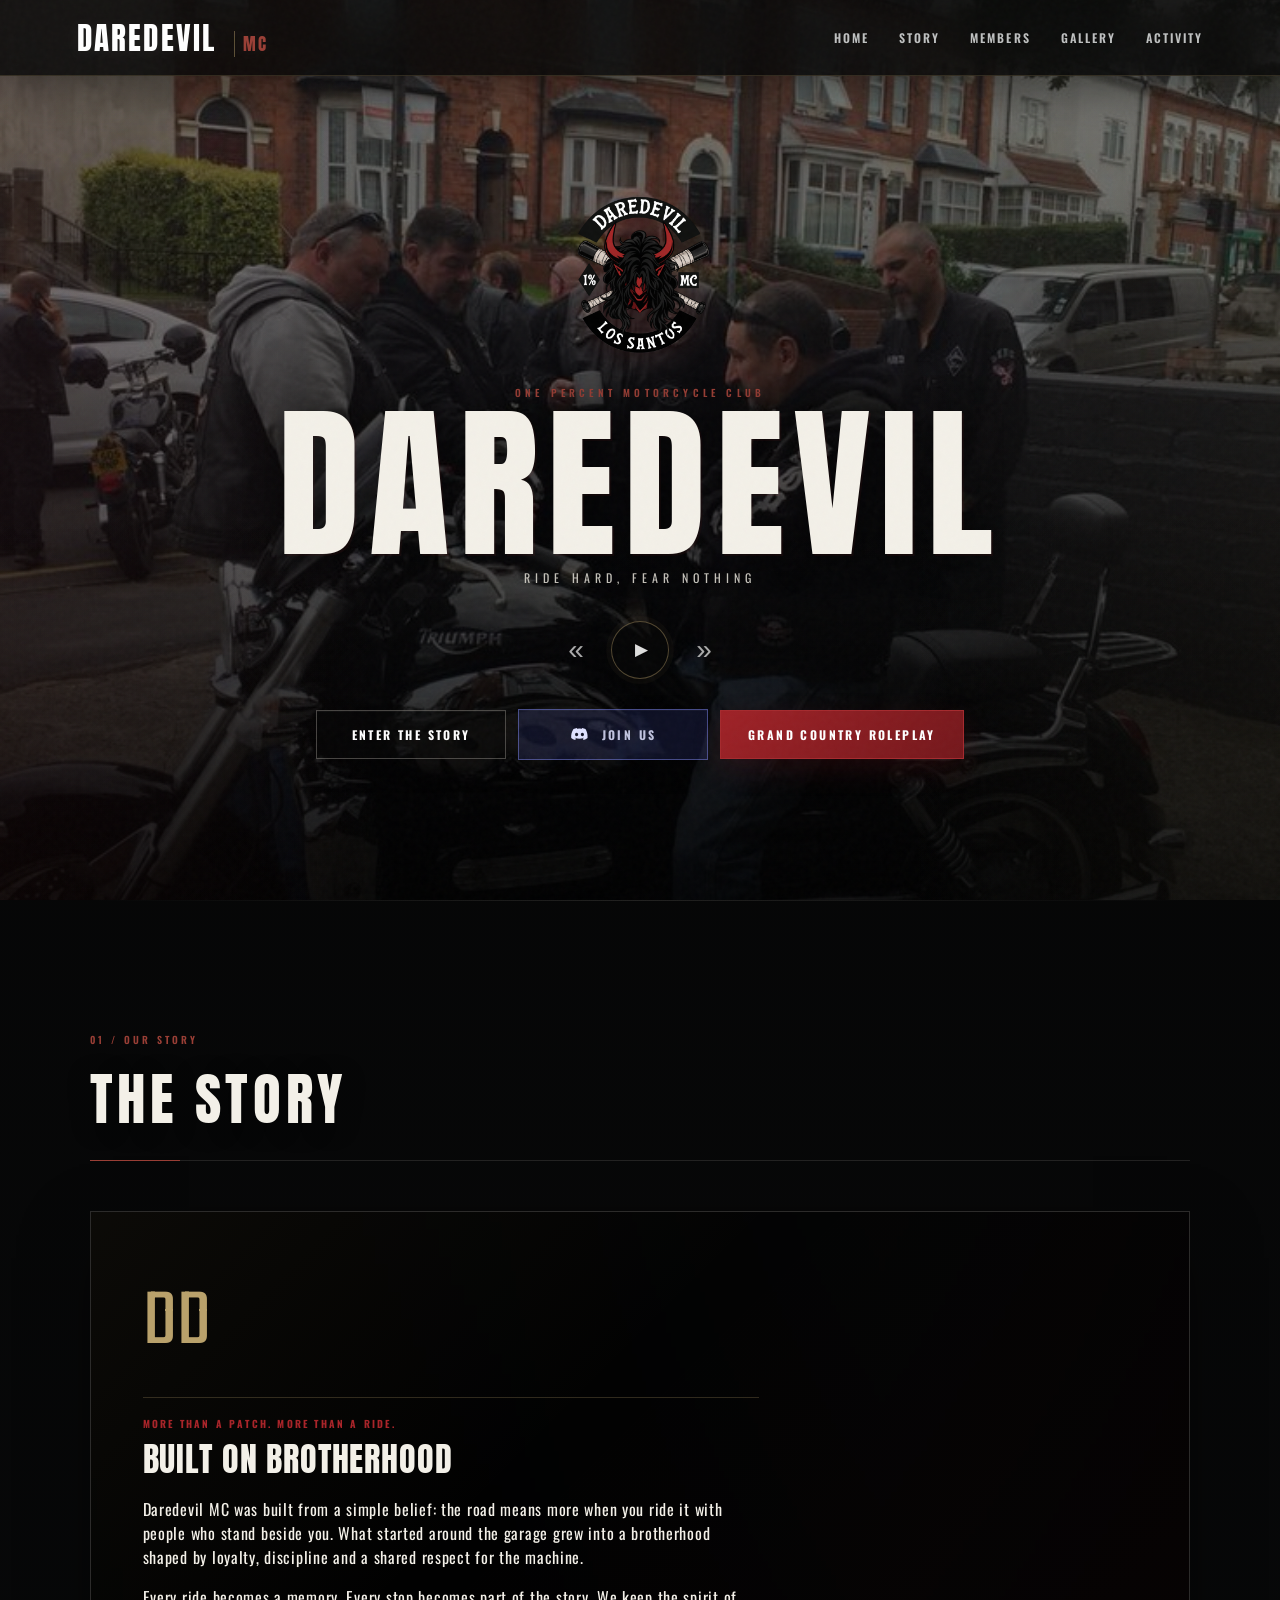
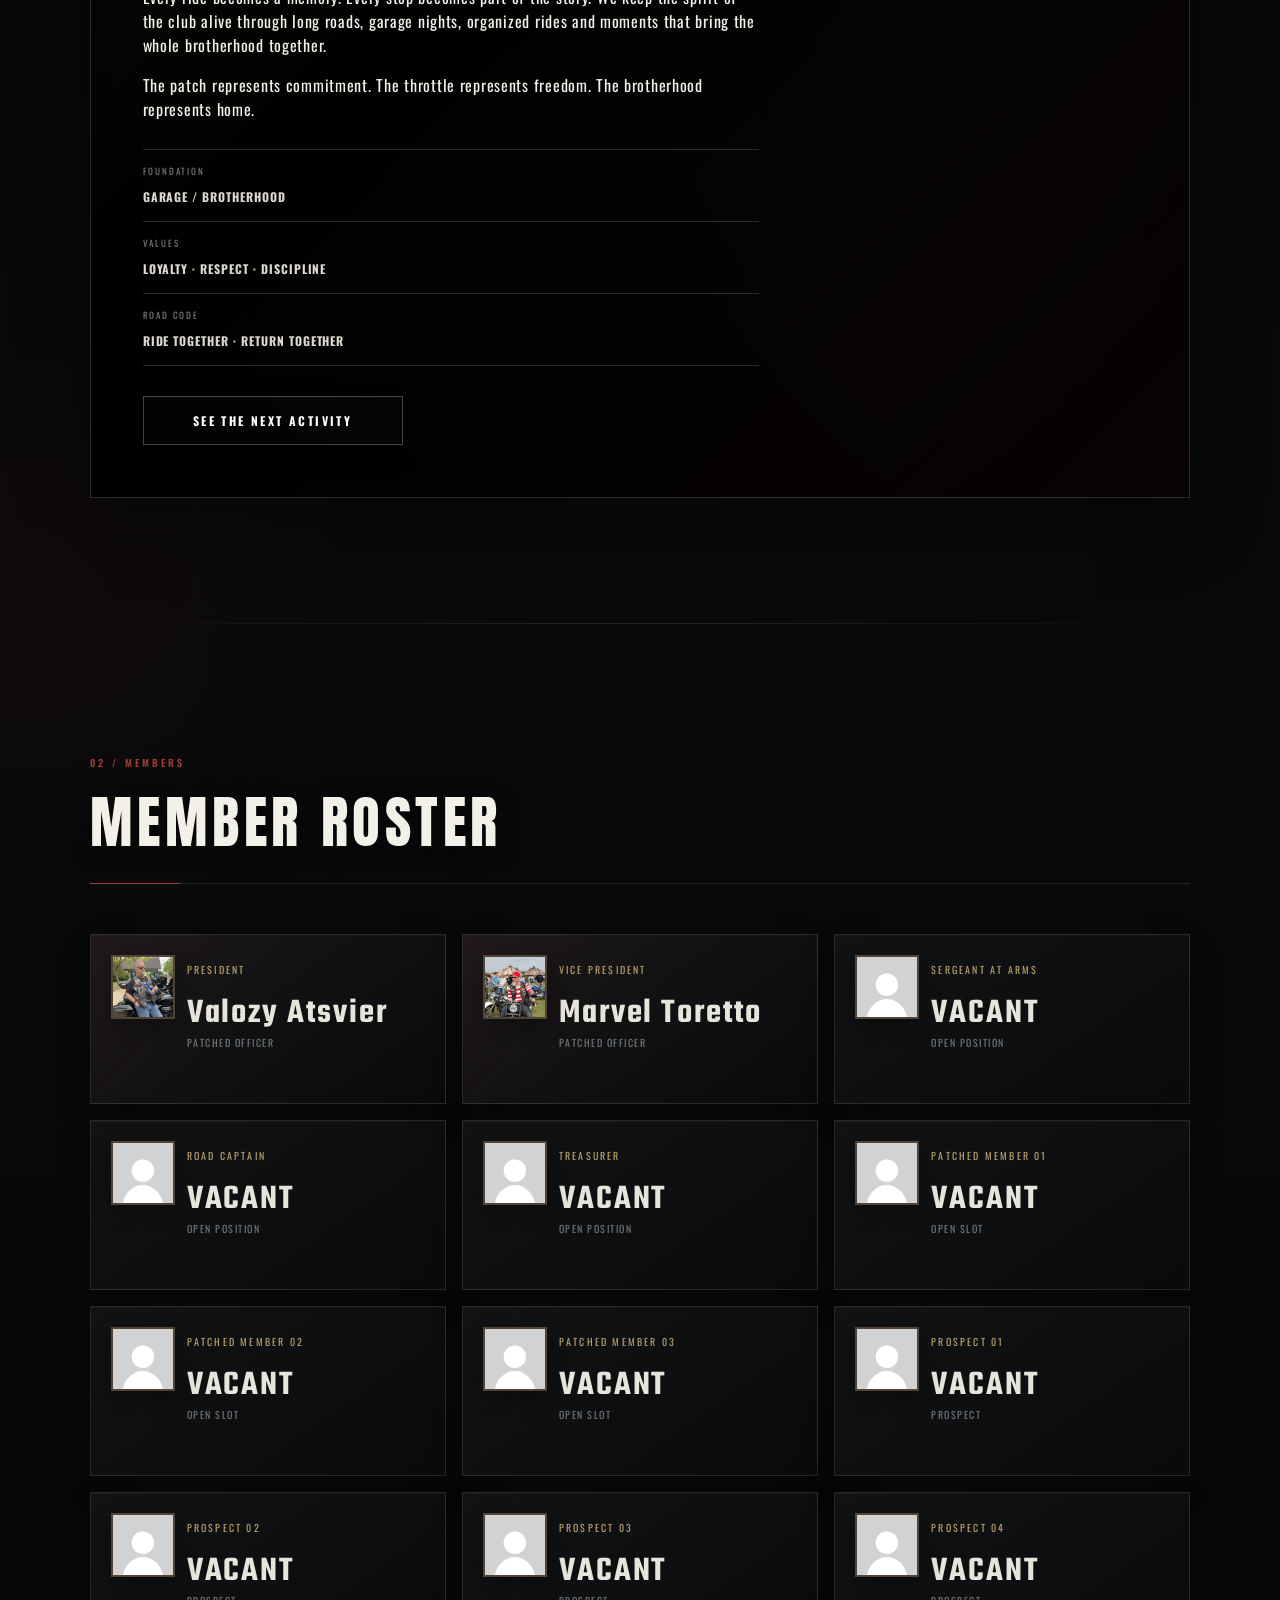
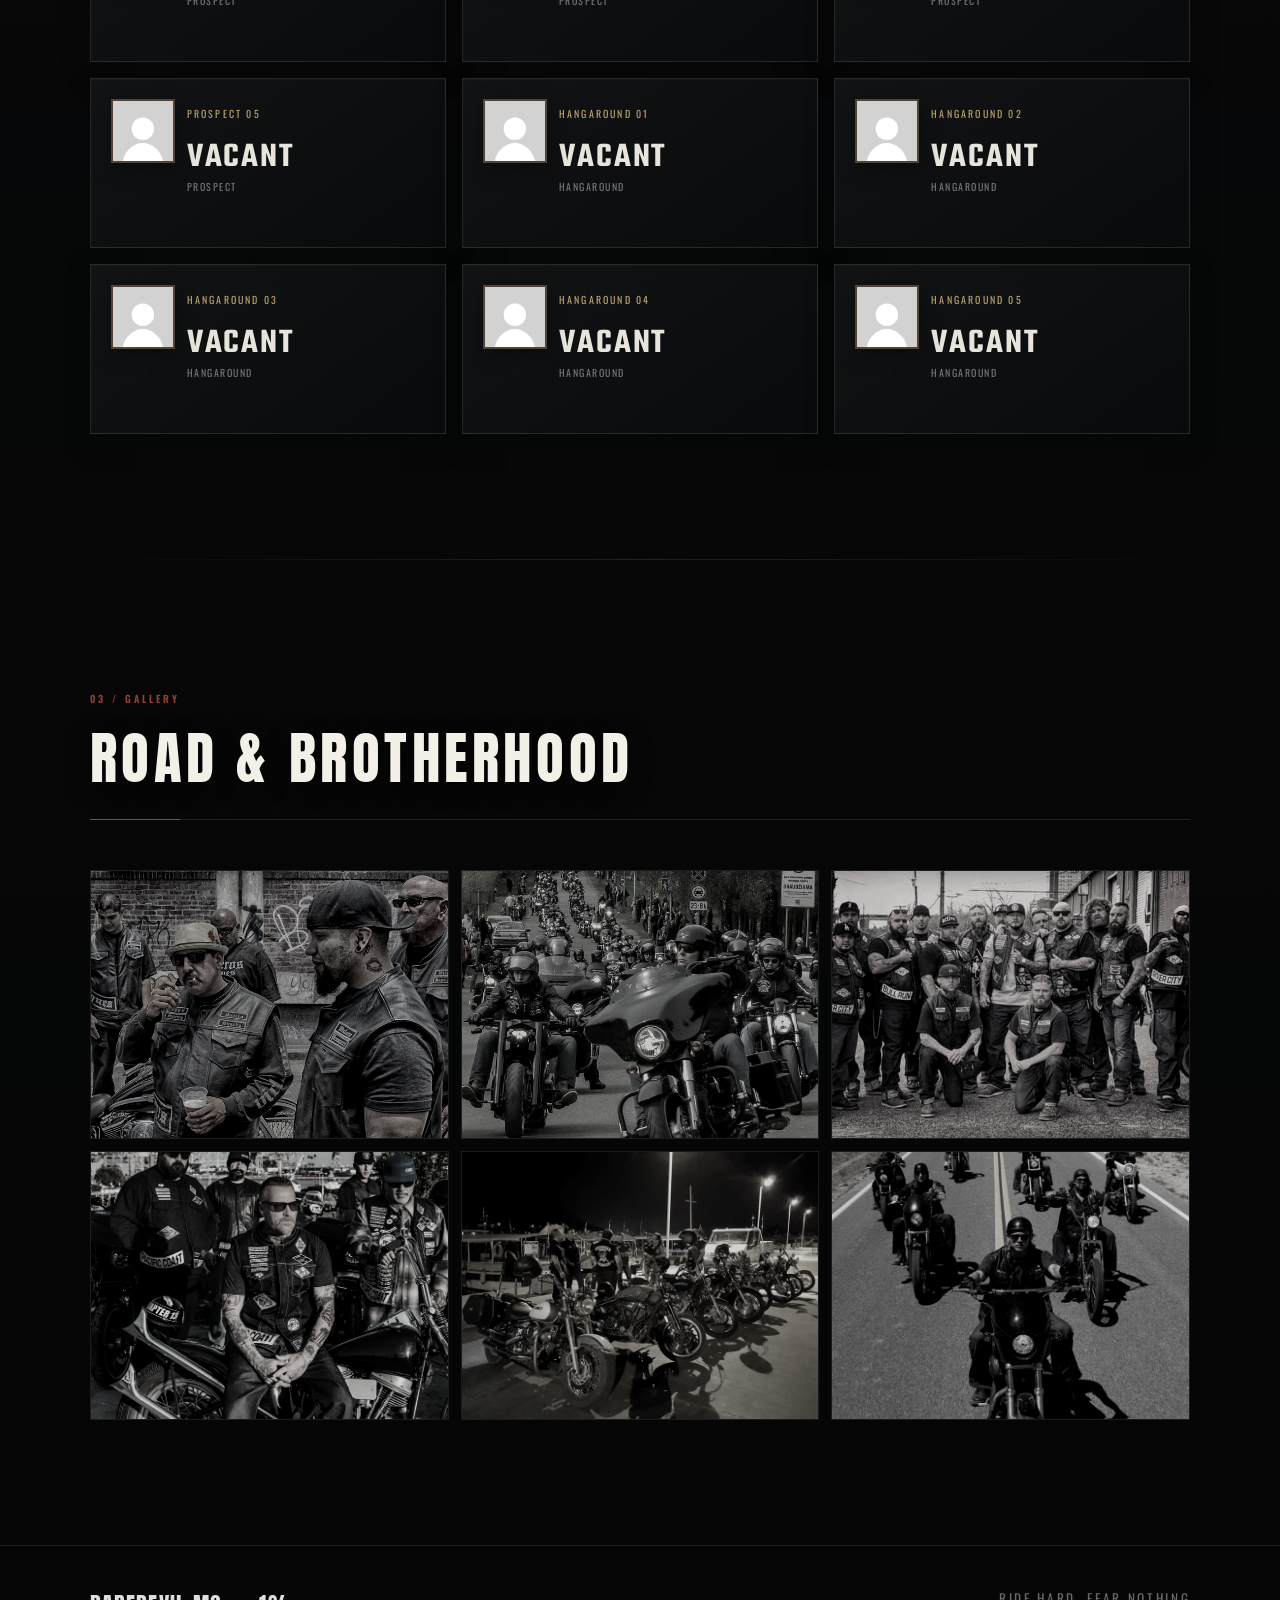
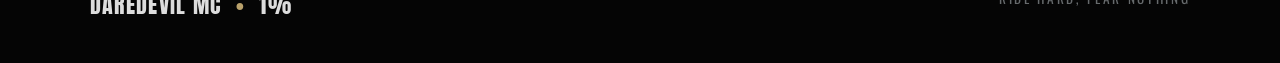
==== commit fdfef6bf: "Add files via upload" ====
--- a/index.html
+++ b/index.html
@@ -4,7 +4,7 @@
   <meta charset="UTF-8">
   <meta name="viewport" content="width=device-width, initial-scale=1.0">
   <meta name="theme-color" content="#050505">
-  <title>DAREDEVIL MC 1%</title>
+  <title>DAREDEVIL MC — 1%</title>
   <link rel="preconnect" href="https://fonts.googleapis.com">
 <link rel="preconnect" href="https://fonts.gstatic.com" crossorigin>
 <link href="https://fonts.googleapis.com/css2?family=Anton&family=Bebas+Neue&family=Oswald:wght@400;500;600;700&family=Teko:wght@400;500;600;700&display=swap" rel="stylesheet">
--- a/style.css
+++ b/style.css
@@ -1,4 +1,4 @@
-*{box-sizing:border-box}html{scroll-behavior:smooth}body{margin:0;background:#070707;color:#f4f4f4;font-family:"Oswald",Arial,sans-serif;letter-spacing:.04em}.topbar{position:fixed;z-index:20;top:0;left:0;right:0;height:72px;display:flex;align-items:center;justify-content:space-between;padding:0 6vw;background:rgba(5,5,5,.9);border-bottom:1px solid #252525;backdrop-filter:blur(10px)}.brand{font-family:"Bebas Neue",sans-serif;font-size:29px;color:#fff;text-decoration:none;letter-spacing:.08em}.brand span{font-size:17px;border-left:1px solid #777;margin-left:8px;padding-left:8px}nav{display:flex;gap:32px}nav a{color:#ddd;text-decoration:none;font-size:14px;font-weight:600;transition:.2s}nav a:hover{color:#fff;transform:translateY(-1px)}.menu-btn{display:none;background:none;border:0;color:#fff;font-size:27px}.hero{min-height:100svh;position:relative;display:grid;place-items:center;text-align:center;background:linear-gradient(rgba(0,0,0,.62),rgba(0,0,0,.86)),url("assets/hero1.png") center/cover fixed}.hero-overlay{position:absolute;inset:0;background:radial-gradient(circle at center,transparent 0,rgba(0,0,0,.35) 55%,rgba(0,0,0,.9) 100%)}.hero-content{position:relative;z-index:1;padding:100px 20px 50px}.logo-wrap{width:180px;height:180px;margin:0 auto 15px;display:grid;place-items:center}.logo-wrap img{max-width:100%;max-height:100%;object-fit:contain;filter:grayscale(1) contrast(1.2)}.logo-fallback{display:none;width:150px;height:150px;border:3px solid #fff;border-radius:50%;place-items:center;font-family:"Bebas Neue";font-size:60px;line-height:.65}.logo-fallback small{font:14px Oswald;letter-spacing:.2em}.eyebrow{font-size:12px;letter-spacing:.3em;color:#aaa}.hero h1{font:clamp(72px,14vw,170px)/.8 "Bebas Neue",sans-serif;letter-spacing:.04em;margin:18px 0}.motto{font-size:14px;letter-spacing:.35em;margin:0 0 35px;color:#ccc}.btn{display:inline-block;padding:14px 25px;border:1px solid #fff;color:#fff;text-decoration:none;font-size:12px;font-weight:700;letter-spacing:.18em;transition:.25s}.btn:hover{background:#fff;color:#000}.section{padding:110px 7vw}.section-head{border-bottom:1px solid #2c2c2c;padding-bottom:18px;margin-bottom:45px}.section-head span{font-size:11px;color:#777;letter-spacing:.25em}.section-head h2{font:55px "Bebas Neue";margin:7px 0 0;letter-spacing:.08em}.chapter-grid{display:grid;grid-template-columns:1.2fr .8fr;gap:50px}.chapter-card{border:1px solid #2c2c2c;padding:45px;background:linear-gradient(145deg,#111,#080808)}.chapter-mark{font:70px "Bebas Neue";border-bottom:1px solid #444;padding-bottom:15px;margin-bottom:22px}.chapter-card h3{font-size:25px;margin:0 0 12px}.chapter-card p{color:#999;line-height:1.8;max-width:650px}.facts{border-left:1px solid #2b2b2b}.facts div{padding:20px 25px;border-bottom:1px solid #252525}.facts span{display:block;font-size:10px;color:#777;letter-spacing:.2em;margin-bottom:6px}.facts strong{font-size:17px}.roster{display:grid;grid-template-columns:repeat(3,1fr);gap:14px}.member-card{min-height:145px;padding:25px;background:#0d0d0d;border:1px solid #252525;position:relative;overflow:hidden}.member-card:before{content:"";position:absolute;left:0;top:0;bottom:0;width:3px;background:#fff;transform:scaleY(0);transform-origin:bottom;transition:.25s}.member-card:hover:before{transform:scaleY(1)}.member-card.featured{background:linear-gradient(135deg,#161616,#090909)}.rank{font-size:10px;color:#888;letter-spacing:.18em}.member-card h3{font:30px "Bebas Neue";margin:18px 0 5px;letter-spacing:.06em}.member-card p{margin:0;font-size:10px;color:#666;letter-spacing:.15em}.gallery-grid{display:grid;grid-template-columns:repeat(3,1fr);gap:10px}.gallery-grid img{width:100%;aspect-ratio:4/3;object-fit:cover;filter:grayscale(1);border:1px solid #222;transition:.3s}.gallery-grid img:hover{filter:grayscale(0);transform:scale(1.015)}.gallery-note{color:#777;font-size:12px;line-height:1.7;margin-top:22px}.gallery-note code{color:#bbb}footer{border-top:1px solid #222;padding:35px 7vw;display:flex;justify-content:space-between;color:#888}footer div{font-family:"Bebas Neue";font-size:22px;color:#ddd}footer span{margin:0 8px;color:#fff}footer small{letter-spacing:.2em}@media(max-width:800px){nav{display:none}.menu-btn{display:block}.topbar.open nav{display:flex;position:absolute;top:72px;left:0;right:0;background:#080808;padding:22px 7vw;flex-direction:column;gap:20px;border-bottom:1px solid #222}.chapter-grid{grid-template-columns:1fr}.roster{grid-template-columns:1fr 1fr}.gallery-grid{grid-template-columns:1fr 1fr}.section{padding:85px 5vw}.section-head h2{font-size:45px}}@media(max-width:500px){.roster,.gallery-grid{grid-template-columns:1fr}.hero h1{font-size:85px}.motto{letter-spacing:.2em}footer{display:block}footer small{display:block;margin-top:10px}}
+*{box-sizing:border-box}html{scroll-behavior:smooth}body{margin:0;background:#070707;color:#f4f4f4;font-family:"Oswald",Arial,sans-serif;letter-spacing:.04em}.topbar{position:fixed;z-index:20;top:0;left:0;right:0;height:72px;display:flex;align-items:center;justify-content:space-between;padding:0 6vw;background:rgba(5,5,5,.9);border-bottom:1px solid #252525;backdrop-filter:blur(10px)}.brand{font-family:"Bebas Neue",sans-serif;font-size:29px;color:#fff;text-decoration:none;letter-spacing:.08em}.brand span{font-size:17px;border-left:1px solid #777;margin-left:8px;padding-left:8px}nav{display:flex;gap:32px}nav a{color:#ddd;text-decoration:none;font-size:14px;font-weight:600;transition:.2s}nav a:hover{color:#fff;transform:translateY(-1px)}.menu-btn{display:none;background:none;border:0;color:#fff;font-size:27px}.hero{min-height:100svh;position:relative;display:grid;place-items:center;text-align:center;background:linear-gradient(rgba(0,0,0,.62),rgba(0,0,0,.86)),url("hero1.png") center/cover fixed}.hero-overlay{position:absolute;inset:0;background:radial-gradient(circle at center,transparent 0,rgba(0,0,0,.35) 55%,rgba(0,0,0,.9) 100%)}.hero-content{position:relative;z-index:1;padding:100px 20px 50px}.logo-wrap{width:180px;height:180px;margin:0 auto 15px;display:grid;place-items:center}.logo-wrap img{max-width:100%;max-height:100%;object-fit:contain;filter:grayscale(1) contrast(1.2)}.logo-fallback{display:none;width:150px;height:150px;border:3px solid #fff;border-radius:50%;place-items:center;font-family:"Bebas Neue";font-size:60px;line-height:.65}.logo-fallback small{font:14px Oswald;letter-spacing:.2em}.eyebrow{font-size:12px;letter-spacing:.3em;color:#aaa}.hero h1{font:clamp(72px,14vw,170px)/.8 "Bebas Neue",sans-serif;letter-spacing:.04em;margin:18px 0}.motto{font-size:14px;letter-spacing:.35em;margin:0 0 35px;color:#ccc}.btn{display:inline-block;padding:14px 25px;border:1px solid #fff;color:#fff;text-decoration:none;font-size:12px;font-weight:700;letter-spacing:.18em;transition:.25s}.btn:hover{background:#fff;color:#000}.section{padding:110px 7vw}.section-head{border-bottom:1px solid #2c2c2c;padding-bottom:18px;margin-bottom:45px}.section-head span{font-size:11px;color:#777;letter-spacing:.25em}.section-head h2{font:55px "Bebas Neue";margin:7px 0 0;letter-spacing:.08em}.chapter-grid{display:grid;grid-template-columns:1.2fr .8fr;gap:50px}.chapter-card{border:1px solid #2c2c2c;padding:45px;background:linear-gradient(145deg,#111,#080808)}.chapter-mark{font:70px "Bebas Neue";border-bottom:1px solid #444;padding-bottom:15px;margin-bottom:22px}.chapter-card h3{font-size:25px;margin:0 0 12px}.chapter-card p{color:#999;line-height:1.8;max-width:650px}.facts{border-left:1px solid #2b2b2b}.facts div{padding:20px 25px;border-bottom:1px solid #252525}.facts span{display:block;font-size:10px;color:#777;letter-spacing:.2em;margin-bottom:6px}.facts strong{font-size:17px}.roster{display:grid;grid-template-columns:repeat(3,1fr);gap:14px}.member-card{min-height:145px;padding:25px;background:#0d0d0d;border:1px solid #252525;position:relative;overflow:hidden}.member-card:before{content:"";position:absolute;left:0;top:0;bottom:0;width:3px;background:#fff;transform:scaleY(0);transform-origin:bottom;transition:.25s}.member-card:hover:before{transform:scaleY(1)}.member-card.featured{background:linear-gradient(135deg,#161616,#090909)}.rank{font-size:10px;color:#888;letter-spacing:.18em}.member-card h3{font:30px "Bebas Neue";margin:18px 0 5px;letter-spacing:.06em}.member-card p{margin:0;font-size:10px;color:#666;letter-spacing:.15em}.gallery-grid{display:grid;grid-template-columns:repeat(3,1fr);gap:10px}.gallery-grid img{width:100%;aspect-ratio:4/3;object-fit:cover;filter:grayscale(1);border:1px solid #222;transition:.3s}.gallery-grid img:hover{filter:grayscale(0);transform:scale(1.015)}.gallery-note{color:#777;font-size:12px;line-height:1.7;margin-top:22px}.gallery-note code{color:#bbb}footer{border-top:1px solid #222;padding:35px 7vw;display:flex;justify-content:space-between;color:#888}footer div{font-family:"Bebas Neue";font-size:22px;color:#ddd}footer span{margin:0 8px;color:#fff}footer small{letter-spacing:.2em}@media(max-width:800px){nav{display:none}.menu-btn{display:block}.topbar.open nav{display:flex;position:absolute;top:72px;left:0;right:0;background:#080808;padding:22px 7vw;flex-direction:column;gap:20px;border-bottom:1px solid #222}.chapter-grid{grid-template-columns:1fr}.roster{grid-template-columns:1fr 1fr}.gallery-grid{grid-template-columns:1fr 1fr}.section{padding:85px 5vw}.section-head h2{font-size:45px}}@media(max-width:500px){.roster,.gallery-grid{grid-template-columns:1fr}.hero h1{font-size:85px}.motto{letter-spacing:.2em}footer{display:block}footer small{display:block;margin-top:10px}}
 
 .hero-actions{display:flex;justify-content:center;align-items:center;gap:12px;flex-wrap:wrap}
 .btn{min-width:175px;text-align:center}
@@ -268,7 +268,7 @@
   background:
     linear-gradient(180deg,rgba(0,0,0,.48),rgba(0,0,0,.90)),
     linear-gradient(90deg,rgba(197,42,47,.08),transparent 42%,rgba(181,154,97,.045)),
-    url("assets/hero1.png") center/cover fixed;
+    url("hero1.png") center/cover fixed;
 }
 .hero-overlay{
   background:
@@ -477,7 +477,7 @@
   background:
     linear-gradient(180deg,rgba(0,0,0,.40),rgba(0,0,0,.86)),
     radial-gradient(circle at 50% 42%,transparent 0%,rgba(0,0,0,.12) 45%,rgba(0,0,0,.72) 100%),
-    url("assets/hero1.png") center/cover fixed;
+    url("hero1.png") center/cover fixed;
 }
 .hero-overlay{
   background:
@@ -643,7 +643,7 @@
 .story-next-btn{min-width:260px;text-align:center}
 
 /* ===== ACTIVITY PAGE ===== */
-.page-hero{min-height:56svh;position:relative;display:grid;place-items:end start;overflow:hidden;background:linear-gradient(180deg,rgba(0,0,0,.28),rgba(0,0,0,.92)),url("assets/hero1.png") center/cover}
+.page-hero{min-height:56svh;position:relative;display:grid;place-items:end start;overflow:hidden;background:linear-gradient(180deg,rgba(0,0,0,.28),rgba(0,0,0,.92)),url("hero1.png") center/cover}
 .page-hero:after{content:"";position:absolute;inset:0;background:linear-gradient(90deg,rgba(169,37,42,.09),transparent 45%,rgba(0,0,0,.28));pointer-events:none}
 .page-hero-content{position:relative;z-index:1;width:100%;max-width:1200px;padding:150px 7vw 65px}
 .page-hero .eyebrow{margin:0 0 12px}
@@ -676,7 +676,7 @@
   background:
     linear-gradient(180deg,rgba(0,0,0,.40),rgba(0,0,0,.86)),
     radial-gradient(circle at 50% 42%,transparent 0%,rgba(0,0,0,.12) 45%,rgba(0,0,0,.72) 100%),
-    url("assets/hero1.png") center 38%/cover no-repeat;
+    url("hero1.png") center 38%/cover no-repeat;
   background-attachment:scroll;
 }
 
@@ -706,7 +706,7 @@
   background:
     linear-gradient(90deg,rgba(0,0,0,.91) 0%,rgba(0,0,0,.78) 38%,rgba(0,0,0,.48) 72%,rgba(0,0,0,.68) 100%),
     linear-gradient(180deg,rgba(0,0,0,.22),rgba(0,0,0,.72)),
-    url("assets/hero2.png") center/cover no-repeat;
+    url("hero2.png") center/cover no-repeat;
   filter:saturate(.75);
 }
 .story-copy:after{
@@ -739,7 +739,7 @@
   .story-background{
     background:
       linear-gradient(180deg,rgba(0,0,0,.60) 0%,rgba(0,0,0,.80) 45%,rgba(0,0,0,.93) 100%),
-      url("assets/hero2.png") center 28%/cover no-repeat;
+      url("hero2.png") center 28%/cover no-repeat;
   }
 }
 @media(max-width:500px){
@@ -765,7 +765,7 @@
   background-image:
     linear-gradient(180deg,rgba(0,0,0,.42),rgba(0,0,0,.78)),
     linear-gradient(90deg,rgba(80,24,20,.10),transparent 45%,rgba(176,139,104,.06)),
-    url("assets/hero1.png");
+    url("hero1.png");
   background-position:center center;
   background-size:cover;
   background-repeat:no-repeat;
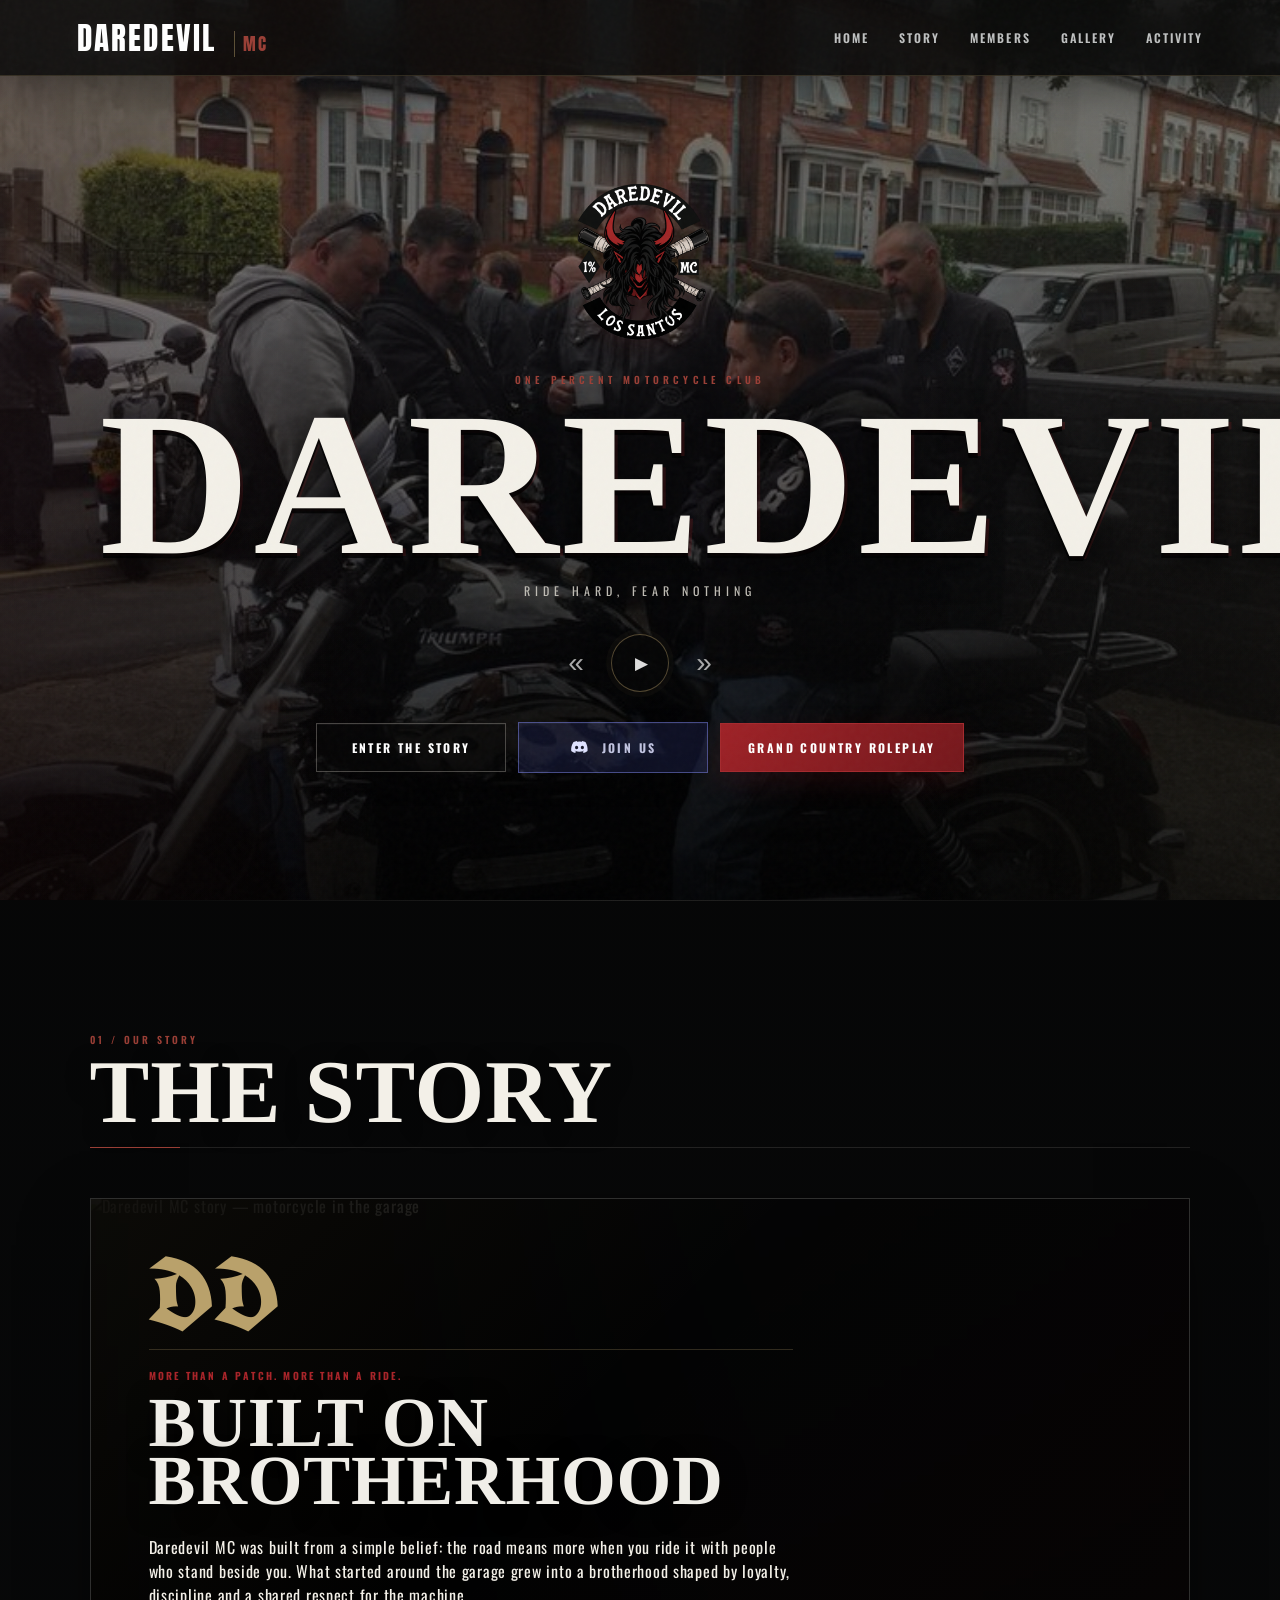
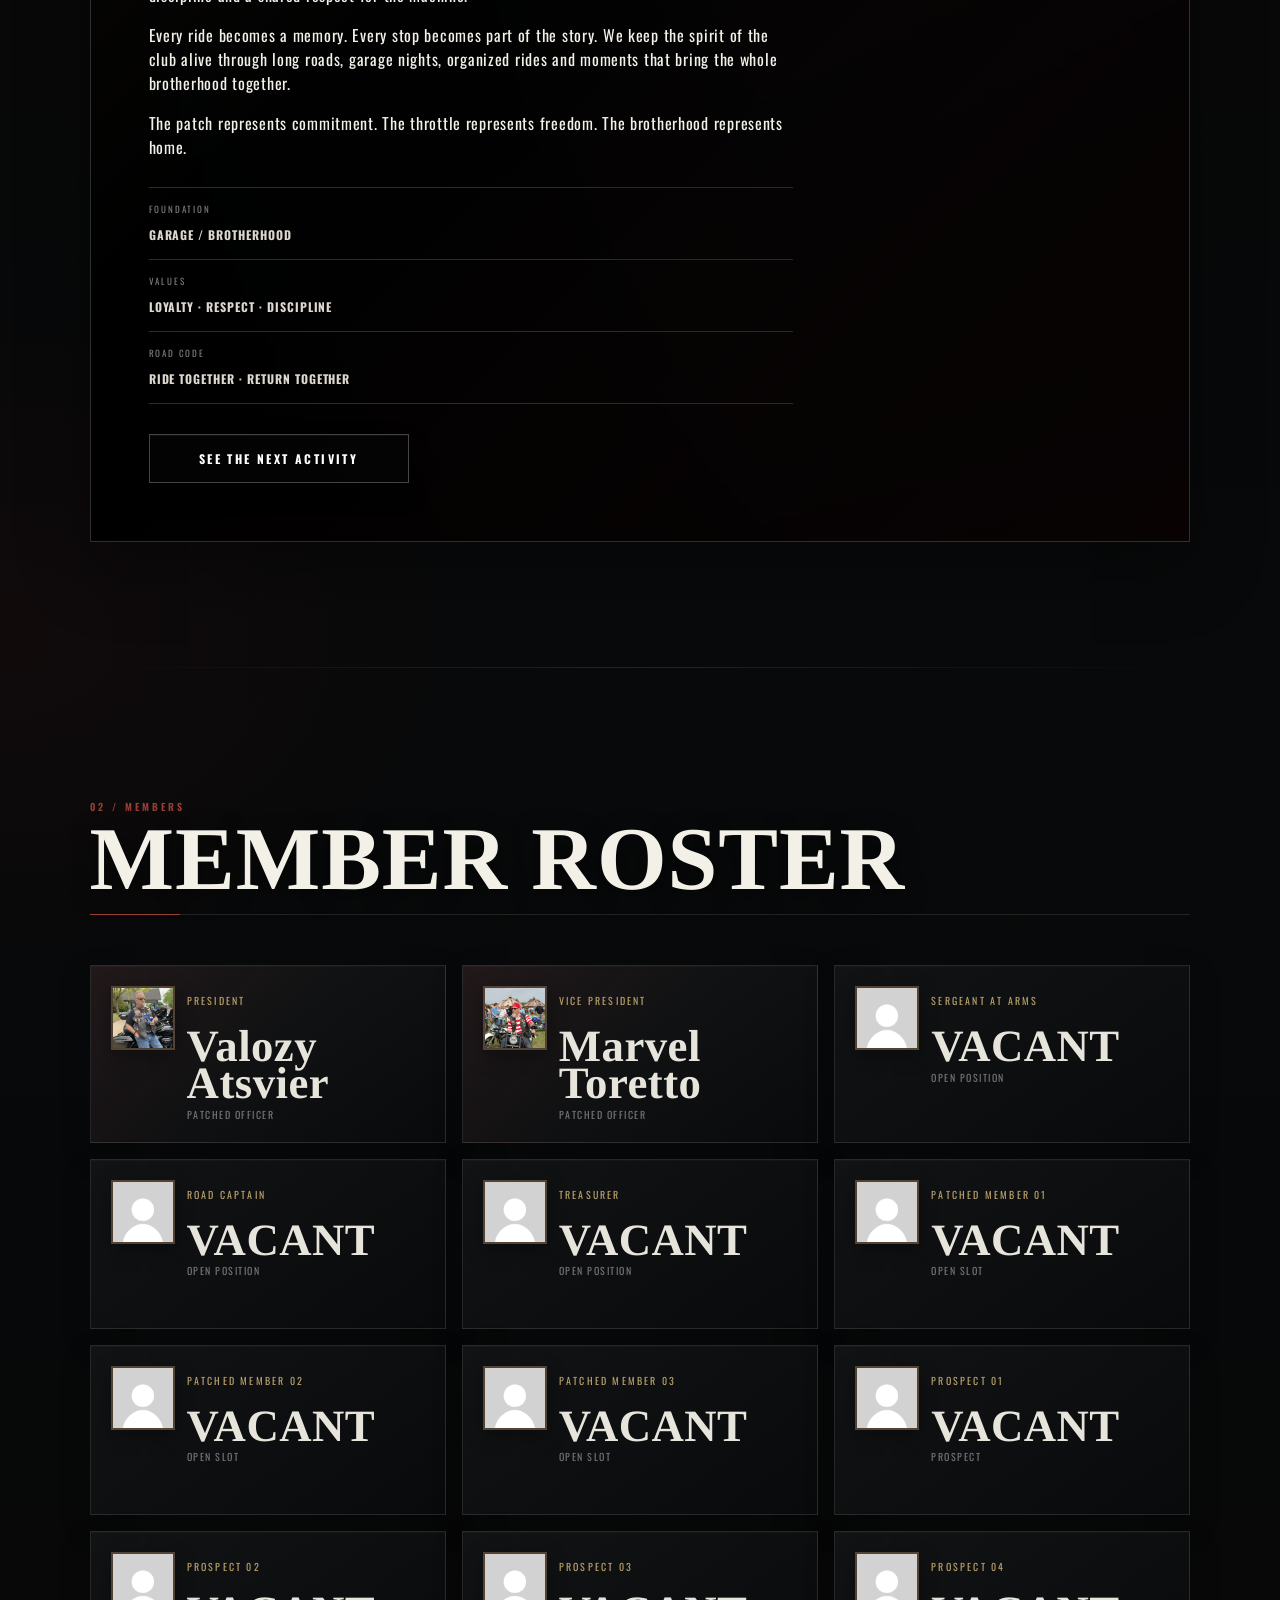
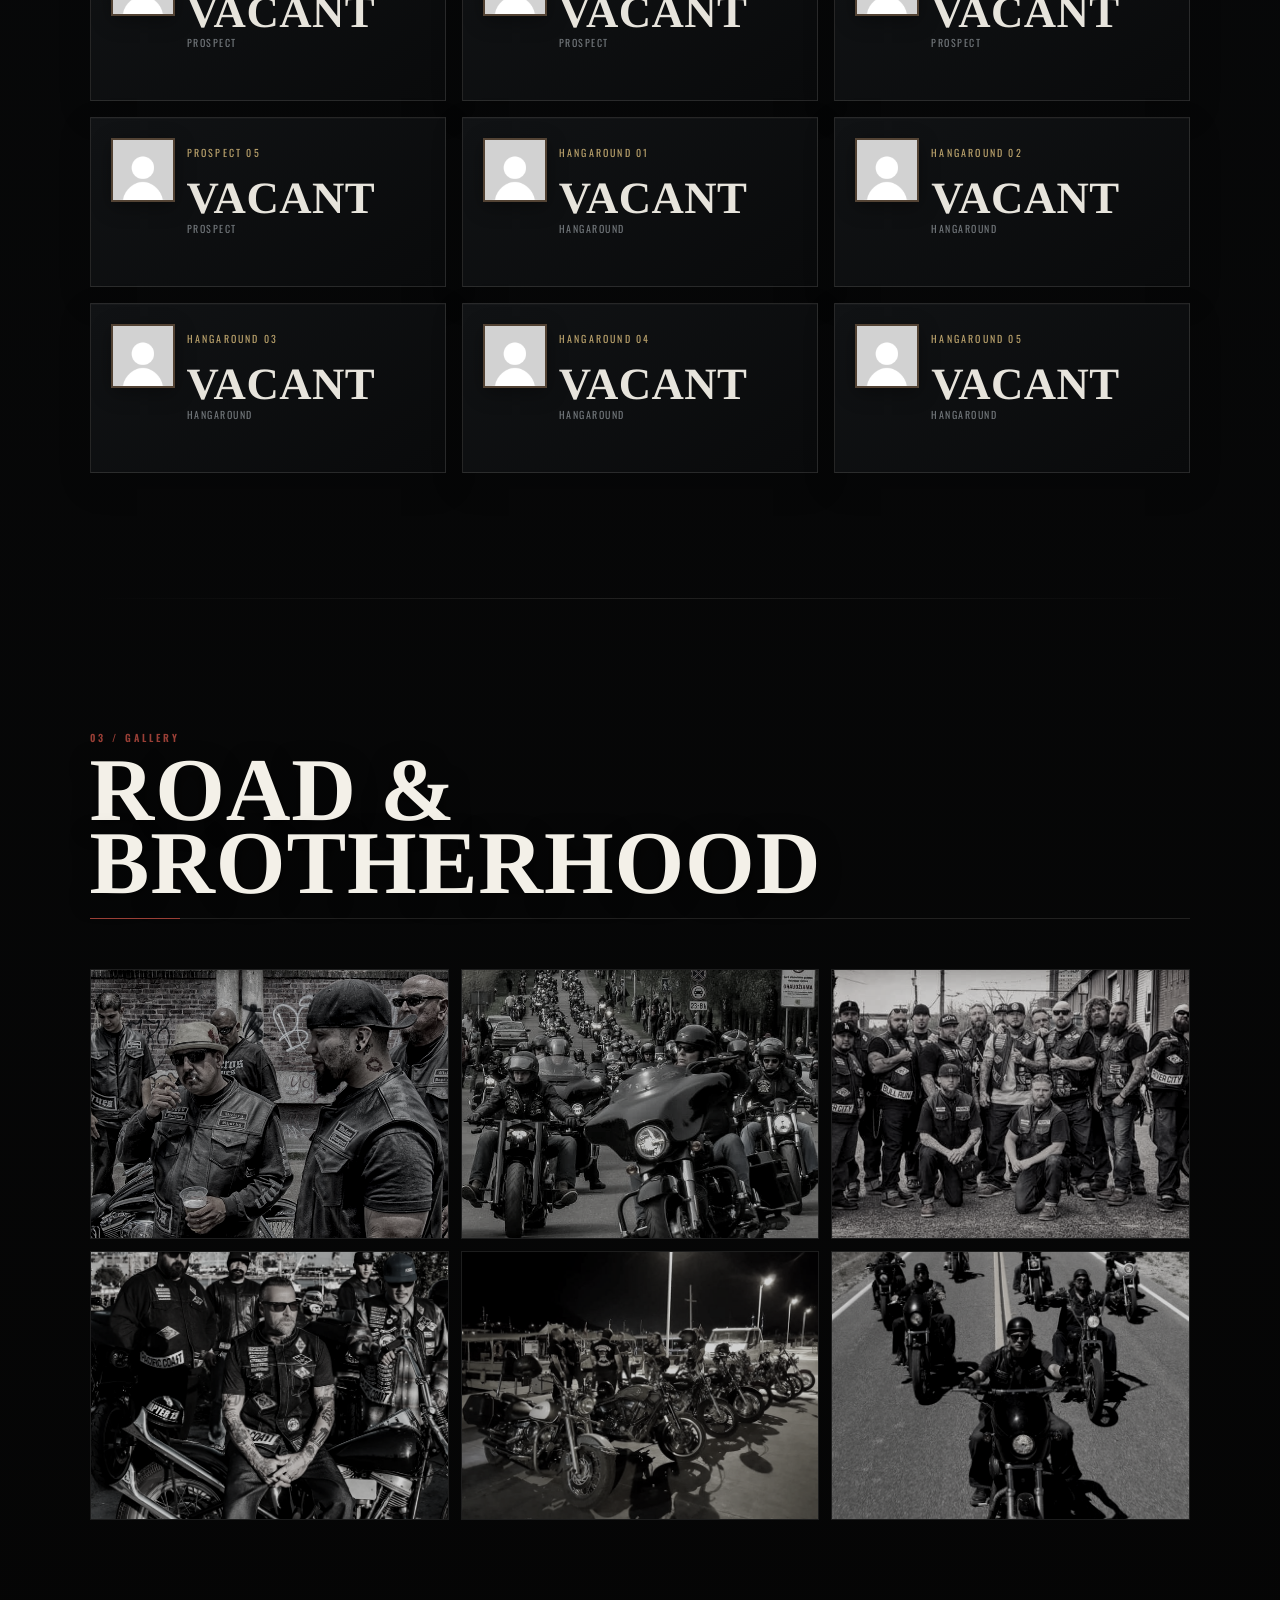
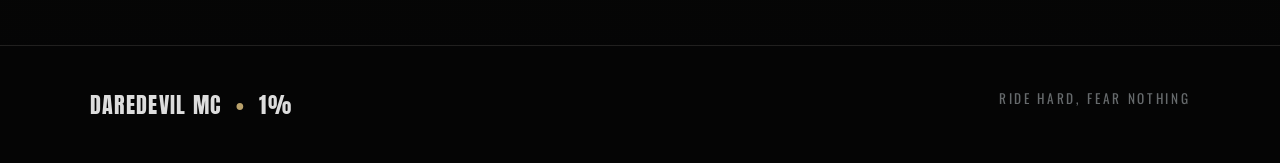
==== commit c3c05240: "Add files via upload" ====
--- a/index.html
+++ b/index.html
@@ -7,7 +7,7 @@
   <title>DAREDEVIL MC — 1%</title>
   <link rel="preconnect" href="https://fonts.googleapis.com">
 <link rel="preconnect" href="https://fonts.gstatic.com" crossorigin>
-<link href="https://fonts.googleapis.com/css2?family=Anton&family=Bebas+Neue&family=Oswald:wght@400;500;600;700&family=Teko:wght@400;500;600;700&display=swap" rel="stylesheet">
+<link href="https://fonts.googleapis.com/css2?family=Anton&family=Bebas+Neue&family=Oswald:wght@400;500;600;700&family=Teko:wght@400;500;600;700&family=UnifrakturCook:wght@700&display=swap" rel="stylesheet">
 <link rel="stylesheet" href="style.css">
 </head>
 <body>
@@ -59,6 +59,7 @@
   <div class="section-head"><span>01 / OUR STORY</span><h2>THE STORY</h2></div>
   <div class="story-layout">
     <div class="story-copy">
+      <img class="story-image" src="hero2.png" alt="Daredevil MC story — motorcycle in the garage" loading="lazy">
       <div class="story-background"></div>
       <div class="story-content">
         <div class="chapter-mark">DD</div>
--- a/style.css
+++ b/style.css
@@ -806,3 +806,251 @@
 .brand span{
   color:var(--photo-red);
 }
+
+/* ===== BLACKLETTER HEADINGS + STORY CARD IMAGE ===== */
+@font-face {
+  font-family: "Helltown";
+  src: url("assets/Helltown.ttf") format("truetype");
+  font-weight: 400 900;
+  font-style: normal;
+  font-display: swap;
+}
+
+
+:root{
+  --blackletter:"Helltown","UnifrakturCook","Old English Text MT",serif;
+}
+
+/* Headings use the same blackletter / gothic character as the reference image. */
+h1,h2,h3,
+.hero h1,
+.section-head h2,
+.story-copy h3,
+.member-card h3,
+.page-hero h1,
+.activity-info h3{
+  font-family:var(--blackletter) !important;
+  font-weight:700;
+  letter-spacing:0 !important;
+  text-transform:none;
+}
+
+.hero h1{
+  font-size:clamp(62px,10.8vw,142px);
+  line-height:.88;
+  text-shadow:0 5px 28px rgba(0,0,0,.72),2px 2px 0 rgba(169,37,42,.12);
+}
+.section-head h2{
+  font-size:clamp(38px,5.3vw,66px);
+  line-height:.95;
+}
+
+/* The story image is physically inside the card and acts as its visual layer. */
+.story-copy{
+  position:relative;
+  isolation:isolate;
+  overflow:hidden;
+  min-height:680px;
+  padding:0;
+  display:flex;
+  align-items:stretch;
+  border:1px solid rgba(220,216,204,.18);
+  background:#090a0b;
+}
+.story-image{
+  position:absolute;
+  inset:0;
+  z-index:-3;
+  width:100%;
+  height:100%;
+  object-fit:cover;
+  object-position:center;
+  display:block;
+  filter:grayscale(.45) contrast(1.06) brightness(.72);
+  transform:scale(1.01);
+  transition:transform .65s ease,filter .45s ease;
+}
+.story-copy:hover .story-image{
+  transform:scale(1.035);
+  filter:grayscale(.2) contrast(1.06) brightness(.78);
+}
+.story-background{
+  position:absolute;
+  inset:0;
+  z-index:-2;
+  background:
+    linear-gradient(90deg,rgba(0,0,0,.94) 0%,rgba(0,0,0,.82) 30%,rgba(0,0,0,.48) 61%,rgba(0,0,0,.58) 100%),
+    linear-gradient(180deg,rgba(0,0,0,.18),rgba(0,0,0,.72));
+  pointer-events:none;
+}
+.story-content{
+  width:min(760px,100%);
+  padding:clamp(34px,5vw,58px);
+  position:relative;
+  z-index:1;
+}
+.story-copy .chapter-mark{
+  font-family:var(--blackletter) !important;
+  font-size:clamp(54px,6vw,82px);
+  line-height:.8;
+}
+.story-copy h3{
+  font-size:clamp(38px,4.2vw,58px);
+  line-height:.9;
+  margin:8px 0 24px;
+  color:#f0eee8;
+  text-shadow:0 4px 20px rgba(0,0,0,.65);
+}
+.member-card h3{
+  font-size:clamp(28px,3vw,39px);
+  line-height:.95;
+}
+.activity-info h3{
+  font-size:clamp(29px,3.2vw,43px);
+  line-height:.95;
+}
+.page-hero h1{
+  font-size:clamp(56px,8.5vw,116px);
+  line-height:.88;
+}
+
+@media(max-width:800px){
+  .hero h1{font-size:clamp(58px,15vw,105px)}
+  .section-head h2{font-size:clamp(38px,9vw,54px)}
+  .story-copy{min-height:620px}
+  .story-image{object-position:center 32%}
+  .story-background{
+    background:
+      linear-gradient(180deg,rgba(0,0,0,.54) 0%,rgba(0,0,0,.76) 43%,rgba(0,0,0,.94) 100%);
+  }
+  .story-content{padding:38px 28px 44px}
+  .story-copy h3{font-size:clamp(35px,9vw,50px)}
+  .member-card h3{font-size:clamp(27px,5vw,35px)}
+}
+
+@media(max-width:500px){
+  .hero h1{font-size:clamp(54px,17vw,86px)}
+  .section-head h2{font-size:clamp(34px,10vw,46px)}
+  .story-copy{min-height:600px}
+  .story-image{object-position:center 30%}
+  .story-content{padding:30px 20px 34px}
+  .story-copy h3{font-size:clamp(33px,10.5vw,44px)}
+  .story-copy>p:not(.story-kicker){font-size:13px;line-height:1.75}
+  .member-card h3{font-size:clamp(25px,8vw,32px)}
+  .activity-info h3{font-size:clamp(27px,8vw,36px)}
+  .page-hero h1{font-size:clamp(48px,14vw,70px)}
+}
+
+
+/* ===== HELLTOWN — BIGGER & MORE AGGRESSIVE TITLES ===== */
+h1,h2,h3,
+.hero h1,
+.section-head h2,
+.story-copy h3,
+.member-card h3,
+.page-hero h1,
+.activity-info h3,
+.chapter-mark{
+  font-family:"Helltown",serif !important;
+  font-weight:900;
+  font-style:normal;
+  text-rendering:geometricPrecision;
+  -webkit-font-smoothing:antialiased;
+  letter-spacing:.01em !important;
+}
+
+/* Main hero: oversized, heavy, intimidating */
+.hero h1{
+  font-size:clamp(88px,16vw,210px) !important;
+  line-height:.78 !important;
+  letter-spacing:.015em !important;
+  transform:scaleX(1.02);
+  text-shadow:
+    0 5px 0 rgba(0,0,0,.8),
+    0 10px 35px rgba(0,0,0,.8),
+    3px 3px 0 rgba(169,37,42,.22);
+}
+
+/* Section/page titles */
+.section-head h2{
+  font-size:clamp(52px,7vw,92px) !important;
+  line-height:.82 !important;
+  text-shadow:0 5px 22px rgba(0,0,0,.55);
+}
+.page-hero h1{
+  font-size:clamp(72px,11vw,150px) !important;
+  line-height:.8 !important;
+}
+.story-copy .chapter-mark{
+  font-size:clamp(68px,8vw,110px) !important;
+  line-height:.75 !important;
+}
+.story-copy h3{
+  font-size:clamp(48px,5.5vw,76px) !important;
+  line-height:.82 !important;
+  margin-top:12px;
+  text-shadow:0 5px 25px rgba(0,0,0,.8);
+}
+.member-card h3{
+  font-size:clamp(34px,3.5vw,48px) !important;
+  line-height:.82 !important;
+}
+.activity-info h3{
+  font-size:clamp(36px,4vw,52px) !important;
+  line-height:.82 !important;
+}
+.chapter-mark{
+  font-size:clamp(82px,8vw,120px) !important;
+  line-height:.78 !important;
+}
+
+/* Mobile: still large without overflowing */
+@media(max-width:800px){
+  .hero h1{
+    font-size:clamp(76px,20vw,132px) !important;
+    line-height:.78 !important;
+  }
+  .section-head h2{
+    font-size:clamp(48px,11vw,68px) !important;
+  }
+  .page-hero h1{
+    font-size:clamp(62px,14vw,100px) !important;
+  }
+  .story-copy .chapter-mark{
+    font-size:clamp(62px,13vw,92px) !important;
+  }
+  .story-copy h3{
+    font-size:clamp(43px,11vw,62px) !important;
+  }
+  .member-card h3{
+    font-size:clamp(31px,7vw,43px) !important;
+  }
+  .activity-info h3{
+    font-size:clamp(33px,8vw,46px) !important;
+  }
+}
+
+@media(max-width:500px){
+  .hero h1{
+    font-size:clamp(70px,22vw,108px) !important;
+    line-height:.76 !important;
+  }
+  .section-head h2{
+    font-size:clamp(44px,12vw,58px) !important;
+  }
+  .page-hero h1{
+    font-size:clamp(56px,16vw,86px) !important;
+  }
+  .story-copy .chapter-mark{
+    font-size:clamp(56px,15vw,78px) !important;
+  }
+  .story-copy h3{
+    font-size:clamp(39px,12vw,53px) !important;
+  }
+  .member-card h3{
+    font-size:clamp(29px,9vw,38px) !important;
+  }
+  .activity-info h3{
+    font-size:clamp(31px,9vw,41px) !important;
+  }
+}
